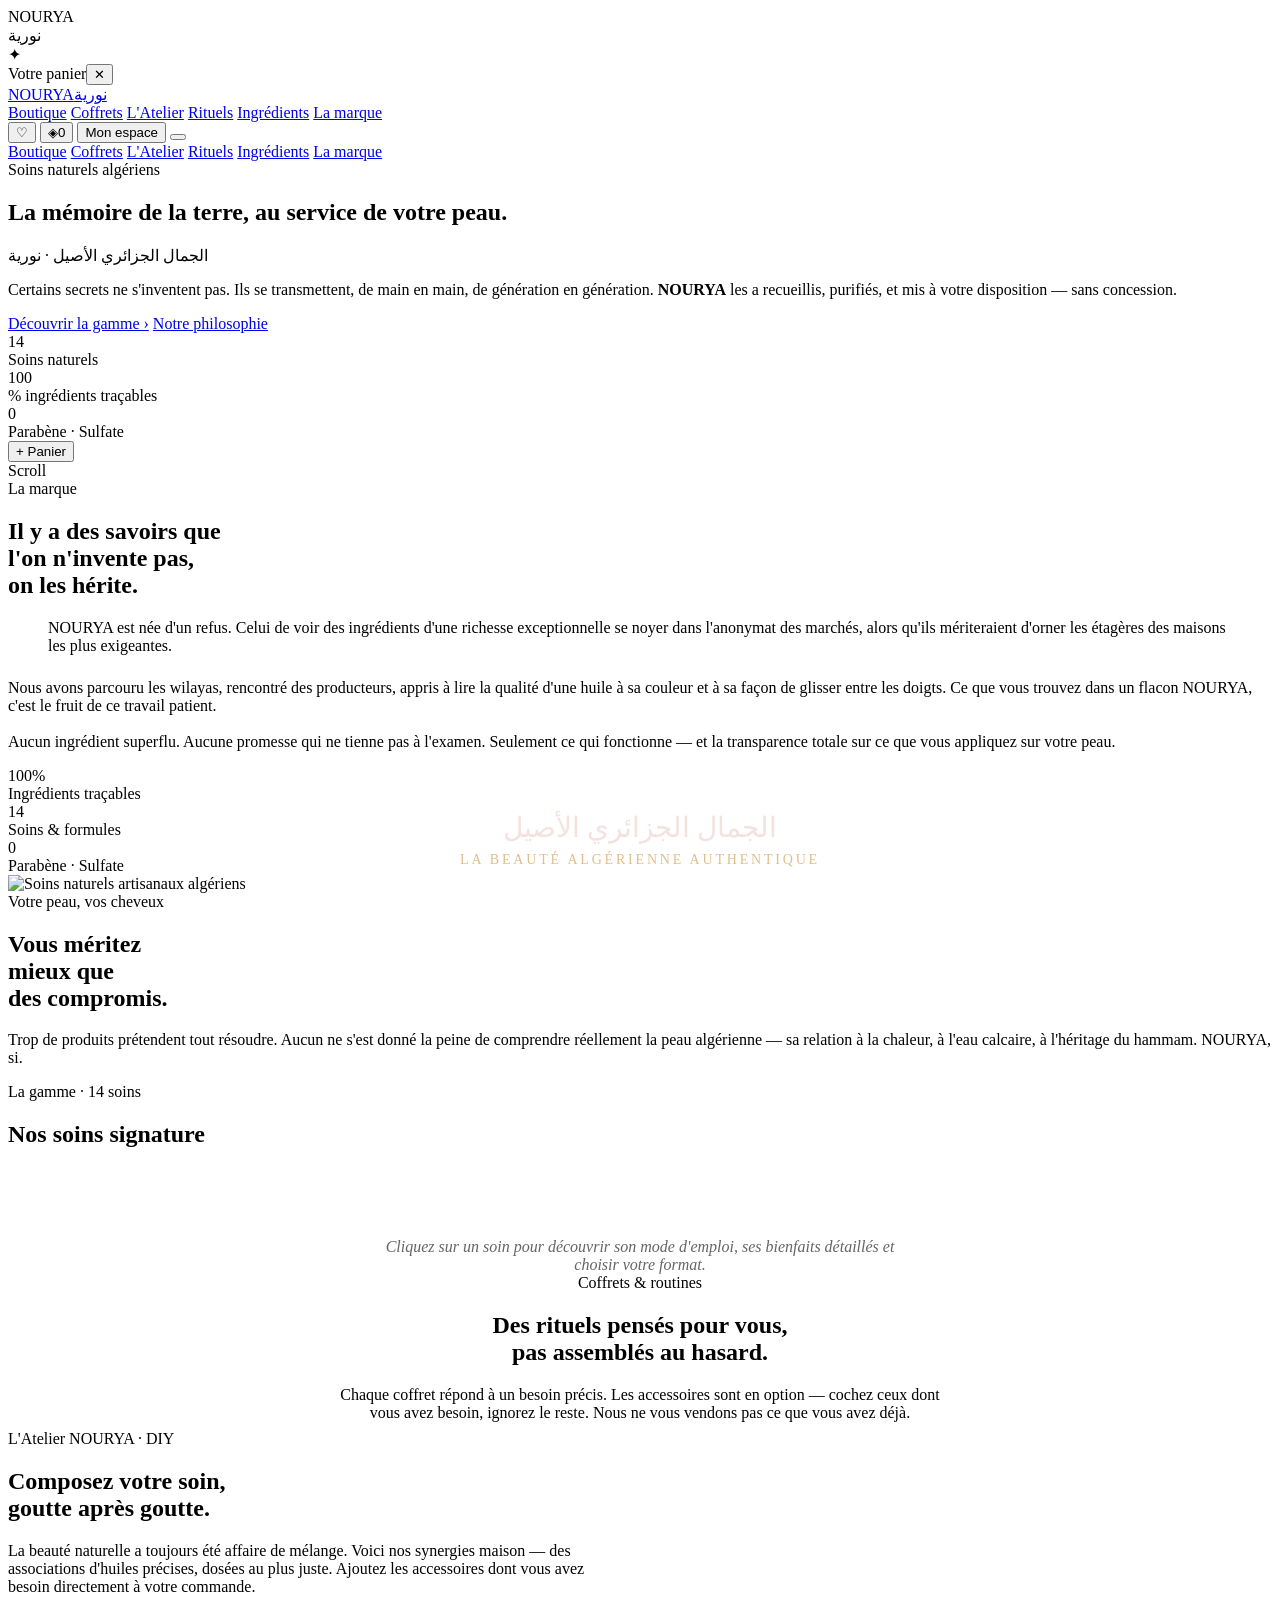
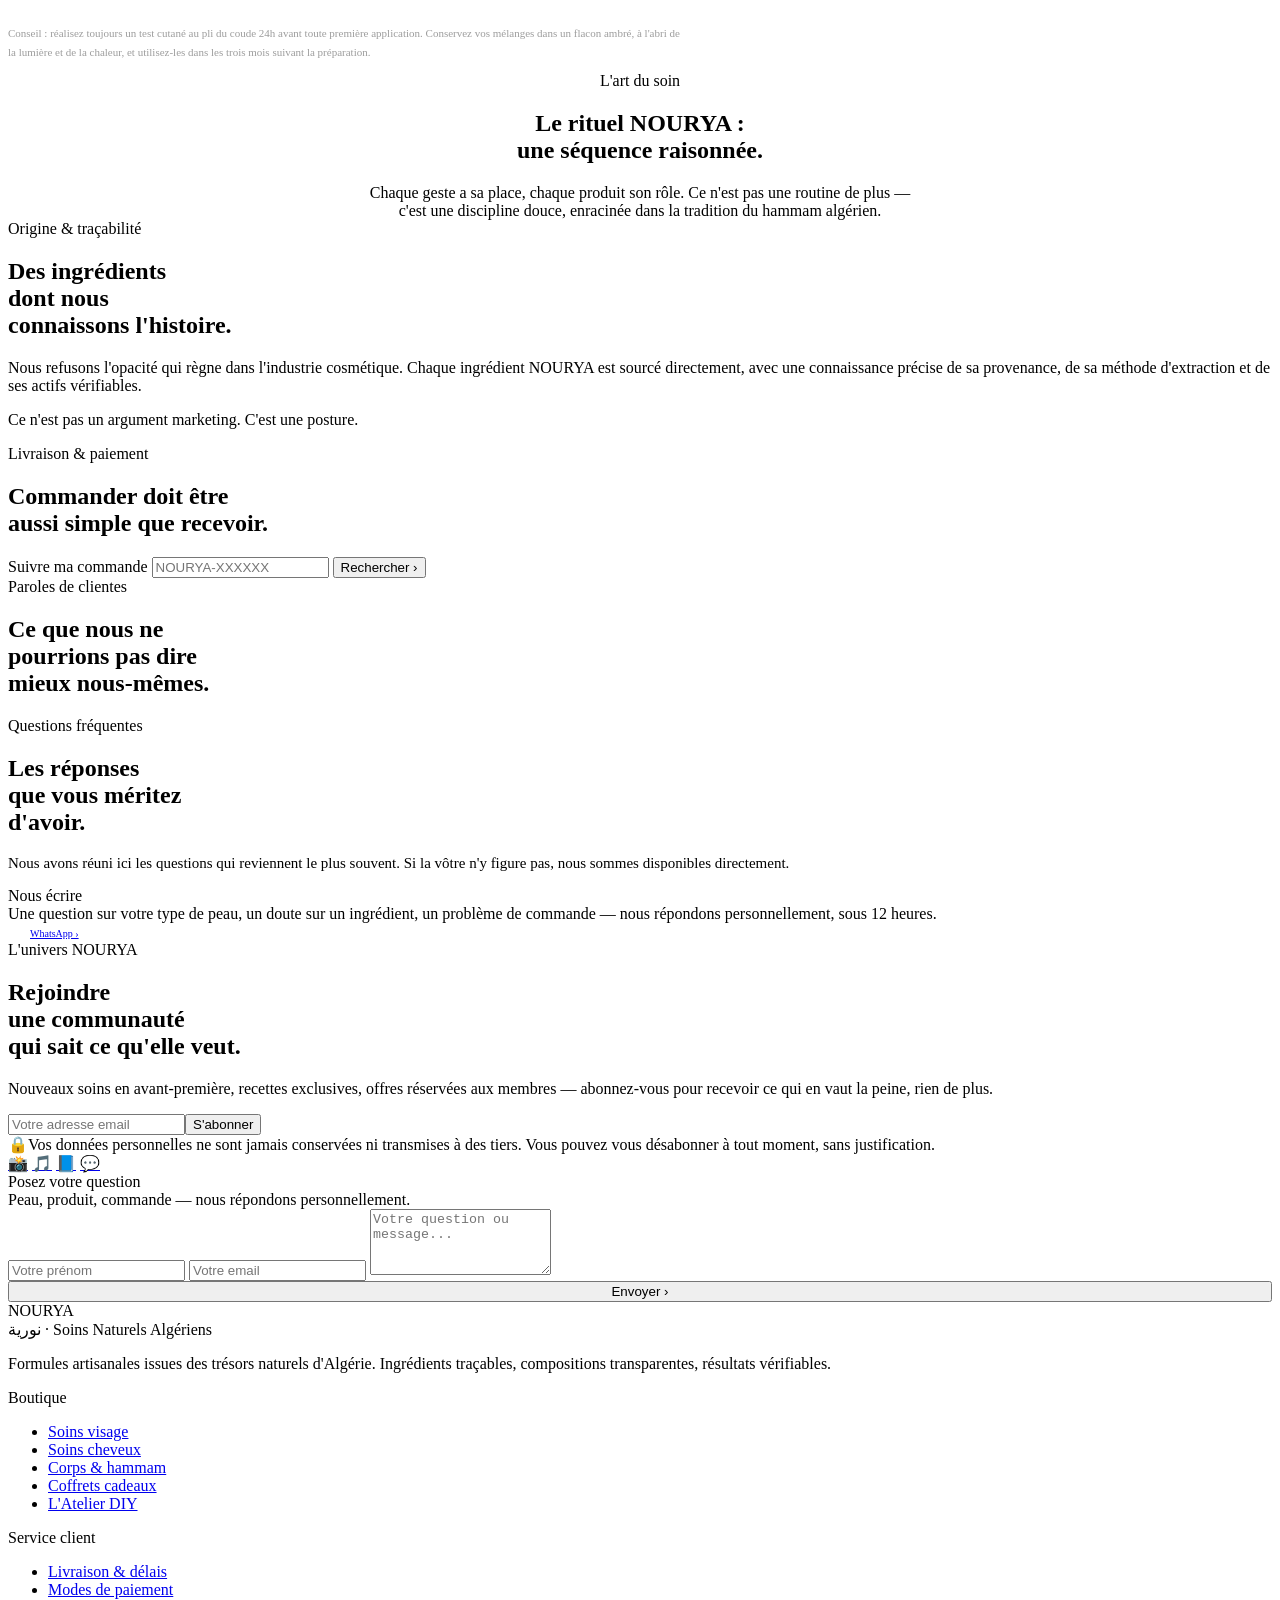
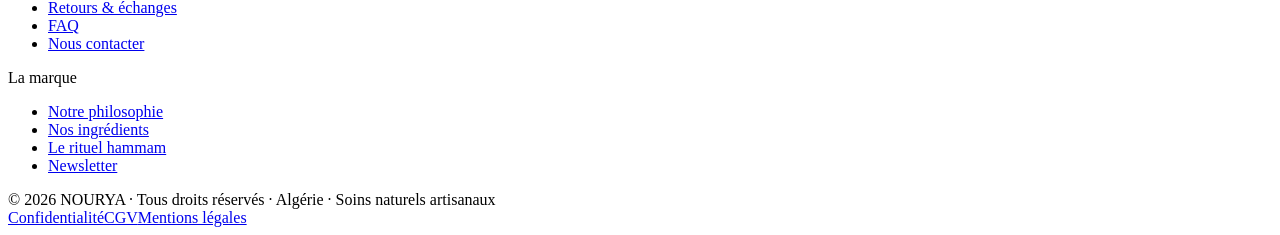
==== index.html @ f05c2a11 "Add files via upload" ====
<!DOCTYPE html>
<html lang="fr">
<head>
<meta charset="UTF-8"/>
<meta name="viewport" content="width=device-width, initial-scale=1.0"/>
<title>NOURYA — نورية · Soins Naturels Algériens</title>

<!-- SEO -->
<meta name="description" content="NOURYA — Soins naturels artisanaux algériens. Huiles précieuses, masques et rituels hammam à base d'ingrédients traçables du Maghreb. Livraison dans les 58 wilayas d'Algérie."/>
<meta name="keywords" content="soins naturels algérie, huile figue de barbarie, ghassoul, habba sawda, hammam, cosmétiques naturels algérie, nourya"/>
<meta name="robots" content="index, follow"/>
<meta name="author" content="NOURYA"/>
<link rel="canonical" href="https://nourya.dz/"/>

<!-- Open Graph (réseaux sociaux) -->
<meta property="og:type" content="website"/>
<meta property="og:url" content="https://nourya.dz/"/>
<meta property="og:title" content="NOURYA — Soins Naturels Algériens"/>
<meta property="og:description" content="Huiles précieuses, masques et rituels hammam artisanaux. Ingrédients traçables du Maghreb. Livraison dans les 58 wilayas."/>
<meta property="og:image" content="https://images.unsplash.com/photo-1556228578-8c89e6adf883?w=1200&q=80"/>
<meta property="og:locale" content="fr_DZ"/>
<meta property="og:site_name" content="NOURYA"/>

<!-- Twitter Card -->
<meta name="twitter:card" content="summary_large_image"/>
<meta name="twitter:title" content="NOURYA — Soins Naturels Algériens"/>
<meta name="twitter:description" content="Huiles précieuses, masques et rituels hammam artisanaux. Ingrédients traçables du Maghreb."/>
<meta name="twitter:image" content="https://images.unsplash.com/photo-1556228578-8c89e6adf883?w=1200&q=80"/>

<!-- Schema.org (Google comprend vos produits) -->
<script type="application/ld+json">
{
  "@context": "https://schema.org",
  "@type": "OnlineStore",
  "name": "NOURYA",
  "alternateName": "نورية",
  "description": "Soins naturels artisanaux algériens. Huiles précieuses, masques et rituels hammam à base d'ingrédients traçables du Maghreb.",
  "url": "https://nourya.dz",
  "logo": "https://nourya.dz/assets/logo.png",
  "areaServed": "DZ",
  "availableLanguage": ["French", "Arabic"],
  "contactPoint": {
    "@type": "ContactPoint",
    "contactType": "customer service",
    "availableLanguage": ["French", "Arabic"]
  },
  "sameAs": []
}
</script>

<link rel="preconnect" href="https://fonts.googleapis.com"/>
<link rel="preconnect" href="https://fonts.gstatic.com" crossorigin/>
<link href="https://fonts.googleapis.com/css2?family=Cormorant+Garamond:ital,wght@0,300;0,400;0,500;0,600;1,300;1,400;1,500&family=Jost:wght@300;400;500;600&family=Noto+Naskh+Arabic:wght@400;500;600&display=swap" rel="stylesheet"/>
<link rel="stylesheet" href="assets/css/styles.css"/>
</head>
<body>

<!-- SCROLL PROGRESS -->
<div id="scroll-progress"></div>

<!-- LOADER -->
<div id="loader">
  <div class="loader-logo">NOURYA</div>
  <div class="loader-ar">نورية</div>
  <div class="loader-bar"><div class="loader-bar-fill"></div></div>
</div>


<!-- BUBBLES -->
<div class="bubbles" id="bubbles"></div>

<!-- PETALS -->
<div class="petal-field" id="petal-field"></div>

<!-- TOAST -->
<div class="toast" id="toast"><span class="toast-ico" id="toast-ico">✦</span><span class="toast-t" id="toast-t"></span></div>

<!-- CART DRAWER -->
<div class="overlay" id="cart-ov" onclick="if(event.target===this)toggleCart()"></div>
<div class="cart-drw" id="cart-drw">
  <div class="cart-drw-h"><span class="cart-drw-title">Votre panier</span><button class="cart-drw-close" onclick="toggleCart()">✕</button></div>
  <div class="cart-drw-body" id="cart-body"></div>
  <div class="cart-drw-foot" id="cart-foot"></div>
</div>

<!-- MODALS -->
<div class="overlay" id="checkout-ov"><div class="modal" id="checkout-modal" style="max-width:580px"></div></div>
<div class="overlay" id="detail-ov" onclick="if(event.target===this)closeDetail()"><div class="modal" id="detail-modal" style="max-width:680px"></div></div>

<!-- NAV -->
<nav id="nav">
  <a class="nlogo" href="#accueil"><span class="nlogo-w">NOURYA</span><span class="nlogo-a">نورية</span></a>
  <div class="nlinks">
    <a href="#boutique">Boutique</a>
    <a href="#coffrets">Coffrets</a>
    <a href="#diy">L'Atelier</a>
    <a href="#rituels">Rituels</a>
    <a href="#ingredients">Ingrédients</a>
    <a href="#histoire">La marque</a>
  </div>
  <div class="nact">
    <button class="nico" onclick="showFav()" title="Favoris">♡<span class="nbadge" id="fav-badge" style="display:none">0</span></button>
    <button class="nico" onclick="toggleCart()" title="Panier">◈<span class="nbadge" id="cart-badge">0</span></button>
    <button class="nbtn" onclick="showAccount()">Mon espace</button>
    <button class="hamburger" onclick="mobileMenu()"><span></span><span></span><span></span></button>
  </div>
</nav>

<!-- MOBILE NAV -->
<div class="mobile-nav" id="mobile-nav" role="dialog" aria-label="Menu principal">
  <a href="#boutique" onclick="closeMobileMenu()">Boutique</a>
  <a href="#coffrets" onclick="closeMobileMenu()">Coffrets</a>
  <a href="#diy" onclick="closeMobileMenu()">L'Atelier</a>
  <a href="#rituels" onclick="closeMobileMenu()">Rituels</a>
  <a href="#ingredients" onclick="closeMobileMenu()">Ingrédients</a>
  <a href="#histoire" onclick="closeMobileMenu()">La marque</a>
</div>

<!-- HERO -->
<section class="hero" id="accueil">
  <div class="hero-grain"></div><div class="hero-glow"></div><div class="hero-glow-rose"></div>
  <div class="geo-l" style="width:1px;height:100%;left:33%;top:0;position:absolute;z-index:2"></div>
  <div class="hero-inner">
    <div class="hero-left">
      <div class="htag"><div class="htag-line"></div><span class="htag-t">Soins naturels algériens</span></div>
      <h1 class="hero-h1">
        <span>La mémoire</span>
        <span>de la terre,</span>
        <span>au service <span class="rosee">de votre peau.</span></span>
      </h1>
      <div class="hero-ar">الجمال الجزائري الأصيل · نورية</div>
      <p class="hero-p">Certains secrets ne s'inventent pas. Ils se transmettent, de main en main, de génération en génération. <strong>NOURYA</strong> les a recueillis, purifiés, et mis à votre disposition — sans concession.</p>
      <div class="hero-ctas">
        <a href="#boutique" class="btn-g">Découvrir la gamme &rsaquo;</a>
        <a href="#histoire" class="btn-o">Notre philosophie</a>
      </div>
      <div class="hero-stats">
        <div><div class="hstat-n" data-count="14">14</div><div class="hstat-l">Soins naturels</div></div>
        <div><div class="hstat-n" data-count="100">100</div><div class="hstat-l">% ingrédients traçables</div></div>
        <div><div class="hstat-n" data-count="0">0</div><div class="hstat-l">Parabène · Sulfate</div></div>
      </div>
    </div>
    <div class="hero-right">
      <div class="hero-showcase" id="heroShowcase">
        <div class="hs-slides" id="hsSlides"></div>
        <div class="hs-overlay"></div>
        <div class="hs-content" id="hsContent">
          <div class="hs-badge" id="hsBadge"></div>
          <div class="hs-name" id="hsName"></div>
          <div class="hs-desc" id="hsDesc"></div>
          <div class="hs-row">
            <div class="hs-price" id="hsPrice"></div>
            <button class="hs-add" id="hsAdd">+ Panier</button>
          </div>
        </div>
        <div class="hs-dots" id="hsDots"></div>
        <div class="hs-timer"><div class="hs-timer-fill" id="hsTimer"></div></div>
      </div>
    </div>
  </div>
  <div class="hero-scroll" style="z-index:4"><div class="hero-scroll-bar"></div><span class="hero-scroll-lbl">Scroll</span></div>
</section>

<div class="band"><div class="band-track" id="band"></div></div>

<!-- STORY -->
<section class="story-sec" id="histoire">
  <div class="story-left">
    <div class="sec-tag fu"><div class="sec-tag-l"></div><span class="sec-tag-t">La marque</span></div>
    <h2 class="sec-h fu d1">Il y a des savoirs que<br/>l'on n'invente pas,<br/><span class="rosee">on les hérite.</span></h2>
    <blockquote class="story-quote fu d2">NOURYA est née d'un refus. Celui de voir des ingrédients d'une richesse exceptionnelle se noyer dans l'anonymat des marchés, alors qu'ils mériteraient d'orner les étagères des maisons les plus exigeantes.</blockquote>
    <p class="sec-p fu d3" style="margin-top:24px">Nous avons parcouru les wilayas, rencontré des producteurs, appris à lire la qualité d'une huile à sa couleur et à sa façon de glisser entre les doigts. Ce que vous trouvez dans un flacon NOURYA, c'est le fruit de ce travail patient.<br/><br/>Aucun ingrédient superflu. Aucune promesse qui ne tienne pas à l'examen. Seulement ce qui fonctionne — et la transparence totale sur ce que vous appliquez sur votre peau.</p>
    <div class="story-stat-row fu d4">
      <div class="story-stat"><div class="stat-n">100%</div><div class="stat-l">Ingrédients traçables</div></div>
      <div class="story-stat"><div class="stat-n">14</div><div class="stat-l">Soins & formules</div></div>
      <div class="story-stat"><div class="stat-n">0</div><div class="stat-l">Parabène · Sulfate</div></div>
    </div>
  </div>
  <div class="story-right fi-a">
    <img class="story-img" src="https://images.unsplash.com/photo-1598440947619-2c35fc9aa908?w=800&q=75" alt="Soins naturels artisanaux algériens" loading="lazy"/>
    <div class="story-img-overlay"></div>
    <div style="position:absolute;bottom:32px;left:32px;right:32px;z-index:3;text-align:center">
      <div style="font-family:var(--fa);font-size:28px;color:rgba(233,197,192,.5);margin-bottom:8px">الجمال الجزائري الأصيل</div>
      <div style="font-family:var(--ff);font-size:14px;letter-spacing:.2em;color:rgba(201,147,58,.6);text-transform:uppercase">La beauté algérienne authentique</div>
    </div>
  </div>
</section>

<!-- PROBLEMS -->
<section class="prob-sec" id="problemes">
  <div class="prob-intro">
    <div>
      <div class="sec-tag fu"><div class="sec-tag-l"></div><span class="sec-tag-t">Votre peau, vos cheveux</span></div>
      <h2 class="sec-h light fu d1">Vous méritez<br/>mieux que<br/><span class="rosee">des compromis.</span></h2>
    </div>
    <p class="sec-p light fu d2">Trop de produits prétendent tout résoudre. Aucun ne s'est donné la peine de comprendre réellement la peau algérienne — sa relation à la chaleur, à l'eau calcaire, à l'héritage du hammam. NOURYA, si.</p>
  </div>
  <div class="prob-grid" id="prob-grid"></div>
</section>

<!-- BOUTIQUE -->
<section class="prod-sec sec" id="boutique">
  <div class="prod-head">
    <div>
      <div class="sec-tag"><div class="sec-tag-l"></div><span class="sec-tag-t">La gamme · 14 soins</span></div>
      <h2 class="sec-h">Nos soins <span class="rosee">signature</span></h2>
    </div>
    <div class="filters" id="filters"></div>
  </div>
  <div class="pgrid" id="pgrid"></div>
  <div class="flower-div" style="margin-top:52px">
    <div class="fdl"></div>
    <svg width="26" height="26" viewBox="0 0 26 26" fill="none"><circle cx="13" cy="13" r="3.5" fill="var(--g)" opacity=".5"/><ellipse cx="13" cy="6" rx="3" ry="5" fill="var(--rosed)" opacity=".5"/><ellipse cx="20" cy="13" rx="5" ry="3" fill="var(--rosed)" opacity=".5"/><ellipse cx="13" cy="20" rx="3" ry="5" fill="var(--rosed)" opacity=".5"/><ellipse cx="6" cy="13" rx="5" ry="3" fill="var(--rosed)" opacity=".5"/></svg>
    <div class="fdl r"></div>
  </div>
  <p style="text-align:center;font-family:var(--ff);font-style:italic;font-size:16px;color:var(--txt);opacity:.6;max-width:520px;margin:8px auto 0">Cliquez sur un soin pour découvrir son mode d'emploi, ses bienfaits détaillés et choisir votre format.</p>
</section>

<!-- COFFRETS -->
<section class="cof-sec sec" id="coffrets">
  <div style="text-align:center;max-width:620px;margin:0 auto 8px">
    <div class="sec-tag fu" style="justify-content:center"><div class="sec-tag-l"></div><span class="sec-tag-t">Coffrets & routines</span></div>
    <h2 class="sec-h fu d1">Des rituels <span class="rosee">pensés pour vous,</span><br/>pas assemblés au hasard.</h2>
    <p class="sec-p fu d2" style="margin:16px auto 0">Chaque coffret répond à un besoin précis. Les accessoires sont en option — cochez ceux dont vous avez besoin, ignorez le reste. Nous ne vous vendons pas ce que vous avez déjà.</p>
  </div>
  <div class="cof-grid" id="cof-grid"></div>
</section>

<!-- DIY -->
<section class="diy-sec" id="diy">
  <div style="max-width:620px;margin-bottom:0">
    <div class="sec-tag fu"><div class="sec-tag-l"></div><span class="sec-tag-t">L'Atelier NOURYA · DIY</span></div>
    <h2 class="sec-h light fu d1">Composez votre soin,<br/><span class="rosee">goutte après goutte.</span></h2>
    <p class="sec-p light fu d2" style="margin-top:16px">La beauté naturelle a toujours été affaire de mélange. Voici nos synergies maison — des associations d'huiles précises, dosées au plus juste. Ajoutez les accessoires dont vous avez besoin directement à votre commande.</p>
  </div>
  <div class="diy-grid" id="diy-grid"></div>
  <p style="font-family:var(--fb);font-size:11px;font-weight:300;color:var(--c);opacity:.38;margin-top:28px;max-width:680px;line-height:1.7">Conseil : réalisez toujours un test cutané au pli du coude 24h avant toute première application. Conservez vos mélanges dans un flacon ambré, à l'abri de la lumière et de la chaleur, et utilisez-les dans les trois mois suivant la préparation.</p>
</section>

<!-- RITUAL -->
<section class="ritual-sec" id="rituels">
  <div style="text-align:center;max-width:560px;margin:0 auto">
    <div class="sec-tag fu" style="justify-content:center"><div class="sec-tag-l"></div><span class="sec-tag-t">L'art du soin</span></div>
    <h2 class="sec-h fu d1">Le rituel NOURYA :<br/>une <span class="rosee">séquence raisonnée.</span></h2>
    <p class="sec-p fu d2" style="margin:16px auto 0">Chaque geste a sa place, chaque produit son rôle. Ce n'est pas une routine de plus — c'est une discipline douce, enracinée dans la tradition du hammam algérien.</p>
  </div>
  <div class="rsteps" id="rsteps"></div>
</section>

<!-- INGRÉDIENTS -->
<section class="ingr-sec" id="ingredients">
  <div class="ingr-layout">
    <div class="ingr-sticky">
      <div class="sec-tag fu"><div class="sec-tag-l"></div><span class="sec-tag-t">Origine & traçabilité</span></div>
      <h2 class="sec-h fu d1">Des ingrédients<br/>dont nous<br/><span class="rosee">connaissons l'histoire.</span></h2>
      <p class="sec-p fu d2">Nous refusons l'opacité qui règne dans l'industrie cosmétique. Chaque ingrédient NOURYA est sourcé directement, avec une connaissance précise de sa provenance, de sa méthode d'extraction et de ses actifs vérifiables.</p>
      <p class="sec-p fu d3" style="margin-top:12px">Ce n'est pas un argument marketing. C'est une posture.</p>
    </div>
    <div class="ingr-grid" id="ingr-grid"></div>
  </div>
</section>

<!-- LIVRAISON -->
<section class="del-sec" id="livraison">
  <div class="sec-tag fu"><div class="sec-tag-l"></div><span class="sec-tag-t">Livraison & paiement</span></div>
  <h2 class="sec-h light fu d1">Commander doit être<br/><span class="rosee">aussi simple</span> que recevoir.</h2>
  <div class="del-grid" id="del-grid"></div>
  <div class="pay-row" id="pay-row"></div>
  <div class="track-box">
    <span class="track-label">Suivre ma commande</span>
    <input class="track-in" placeholder="NOURYA-XXXXXX" id="track-in"/>
    <button class="track-btn" onclick="trackOrder()">Rechercher &rsaquo;</button>
  </div>
</section>

<!-- TÉMOIGNAGES -->
<section class="test-sec" id="avis">
  <div class="sec-tag fu"><div class="sec-tag-l"></div><span class="sec-tag-t">Paroles de clientes</span></div>
  <h2 class="sec-h fu d1">Ce que nous ne<br/>pourrions pas dire<br/><span class="rosee">mieux nous-mêmes.</span></h2>
  <div class="tgrid" id="tgrid"></div>
</section>

<!-- FAQ -->
<section class="faq-sec" id="faq">
  <div class="sec-tag fu"><div class="sec-tag-l"></div><span class="sec-tag-t">Questions fréquentes</span></div>
  <h2 class="sec-h fu d1">Les réponses<br/>que vous méritez<br/><span class="rosee">d'avoir.</span></h2>
  <div class="faq-wrap">
    <div class="faq-side fu">
      <p class="sec-p" style="font-size:15px">Nous avons réuni ici les questions qui reviennent le plus souvent. Si la vôtre n'y figure pas, nous sommes disponibles directement.</p>
      <div class="faq-contact-box">
        <div class="faq-contact-lbl">Nous écrire</div>
        <div class="faq-contact-txt">Une question sur votre type de peau, un doute sur un ingrédient, un problème de commande — nous répondons personnellement, sous 12 heures.</div>
        <a href="https://wa.me/213XXXXXXXXX" target="_blank" class="btn-g" style="font-size:10px;padding:11px 22px">WhatsApp &rsaquo;</a>
      </div>
    </div>
    <div class="faq-list" id="faq-list"></div>
  </div>
</section>

<!-- CONTACT -->
<section class="contact-sec" id="contact">
  <div class="contact-grid">
    <div class="fu">
      <div class="sec-tag"><div class="sec-tag-l"></div><span class="sec-tag-t">L'univers NOURYA</span></div>
      <h2 class="sec-h light">Rejoindre<br/>une communauté<br/><span class="rosee">qui sait ce qu'elle veut.</span></h2>
      <p class="sec-p light" style="margin-top:18px">Nouveaux soins en avant-première, recettes exclusives, offres réservées aux membres — abonnez-vous pour recevoir ce qui en vaut la peine, rien de plus.</p>
      <form class="nl-form" onsubmit="subscribe(event)"><input class="nl-in" type="email" placeholder="Votre adresse email" required/><button class="nl-btn" type="submit">S'abonner</button></form>
      <div class="privacy-box"><span class="priv-ico">🔒</span><span class="priv-txt">Vos données personnelles ne sont jamais conservées ni transmises à des tiers. Vous pouvez vous désabonner à tout moment, sans justification.</span></div>
      <div class="socials">
        <a href="#" class="soc" title="Instagram">📸</a>
        <a href="#" class="soc" title="TikTok">🎵</a>
        <a href="#" class="soc" title="Facebook">📘</a>
        <a href="https://wa.me/213XXXXXXXXX" class="soc" title="WhatsApp">💬</a>
      </div>
    </div>
    <div class="fu d2">
      <div class="qbox">
        <div class="qbox-h">Posez votre question</div>
        <div class="qbox-sub">Peau, produit, commande — nous répondons personnellement.</div>
        <form onsubmit="sendQ(event)">
          <input class="fi" type="text" placeholder="Votre prénom" required/>
          <input class="fi" type="email" placeholder="Votre email" required/>
          <textarea class="fi" rows="4" placeholder="Votre question ou message..." required></textarea>
          <button type="submit" class="btn-g" style="width:100%;justify-content:center">Envoyer &rsaquo;</button>
        </form>
      </div>
    </div>
  </div>
</section>

<!-- FOOTER -->
<footer>
  <div class="footer-top">
    <div>
      <div class="fb-name">NOURYA</div>
      <div class="fb-ar">نورية · Soins Naturels Algériens</div>
      <p class="fb-desc">Formules artisanales issues des trésors naturels d'Algérie. Ingrédients traçables, compositions transparentes, résultats vérifiables.</p>
    </div>
    <div>
      <div class="fc-t">Boutique</div>
      <ul class="flinks">
        <li><a href="#boutique">Soins visage</a></li>
        <li><a href="#boutique">Soins cheveux</a></li>
        <li><a href="#boutique">Corps & hammam</a></li>
        <li><a href="#coffrets">Coffrets cadeaux</a></li>
        <li><a href="#diy">L'Atelier DIY</a></li>
      </ul>
    </div>
    <div>
      <div class="fc-t">Service client</div>
      <ul class="flinks">
        <li><a href="#livraison">Livraison & délais</a></li>
        <li><a href="#livraison">Modes de paiement</a></li>
        <li><a href="#livraison">Retours & échanges</a></li>
        <li><a href="#faq">FAQ</a></li>
        <li><a href="#contact">Nous contacter</a></li>
      </ul>
    </div>
    <div>
      <div class="fc-t">La marque</div>
      <ul class="flinks">
        <li><a href="#histoire">Notre philosophie</a></li>
        <li><a href="#ingredients">Nos ingrédients</a></li>
        <li><a href="#rituels">Le rituel hammam</a></li>
        <li><a href="#contact">Newsletter</a></li>
      </ul>
    </div>
  </div>
  <div class="footer-bottom">
    <div class="fcopy">© 2026 NOURYA · Tous droits réservés · Algérie · Soins naturels artisanaux</div>
    <div class="flegal"><a href="#">Confidentialité</a><a href="#">CGV</a><a href="#">Mentions légales</a></div>
  </div>
</footer>
<script src="assets/js/main.js" defer></script>
</body>
</html>
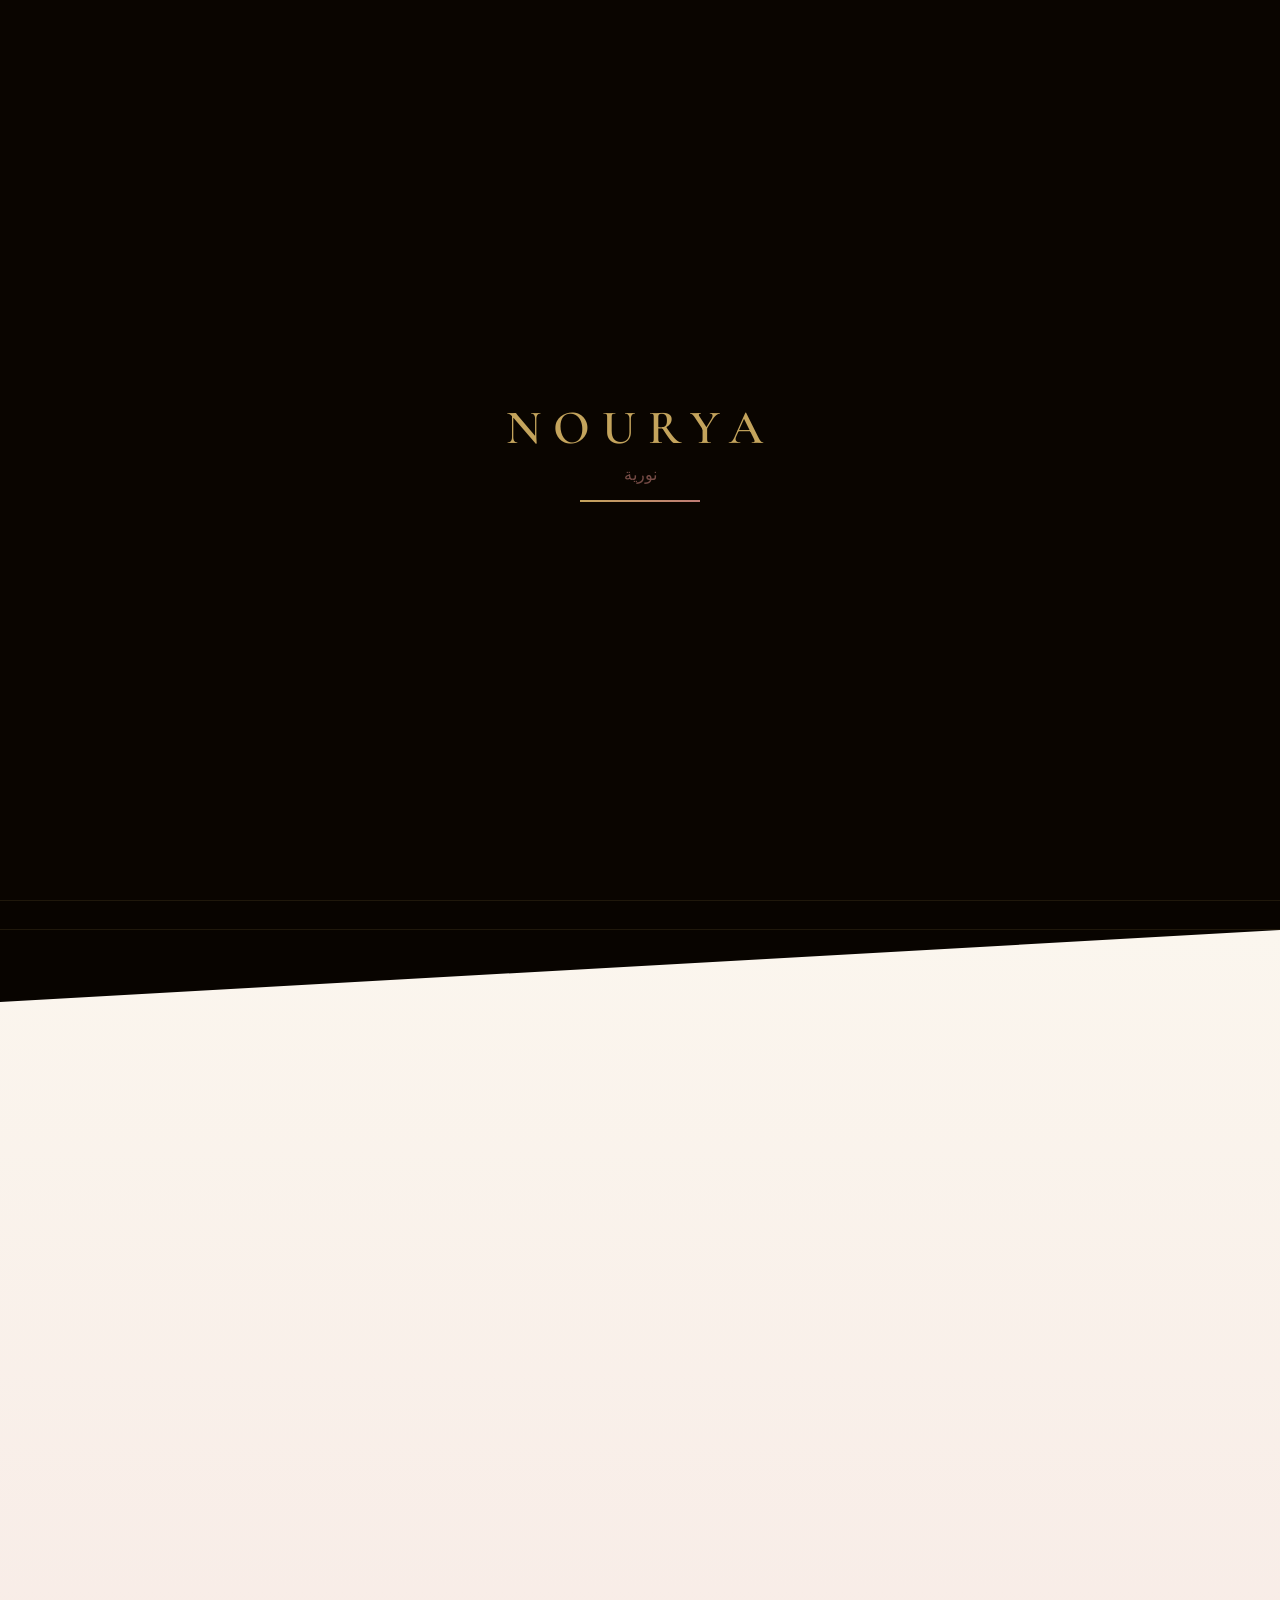
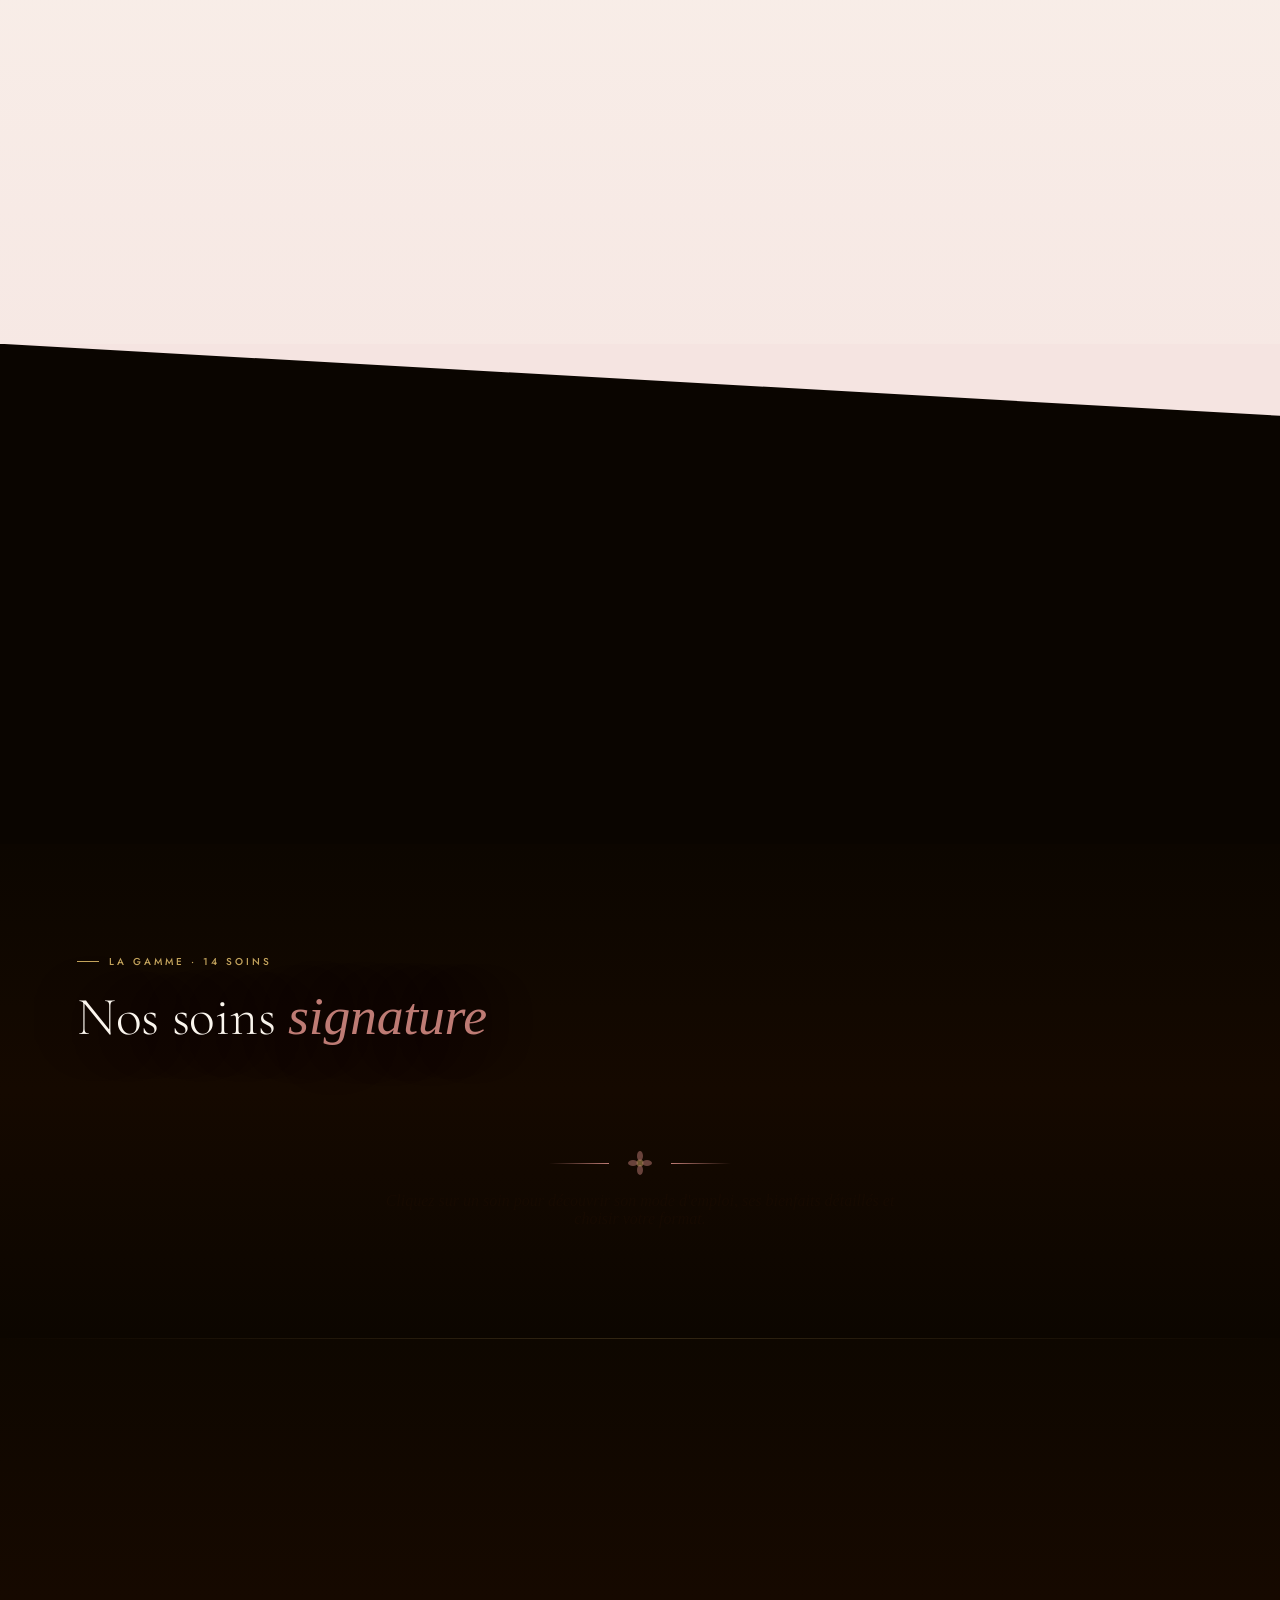
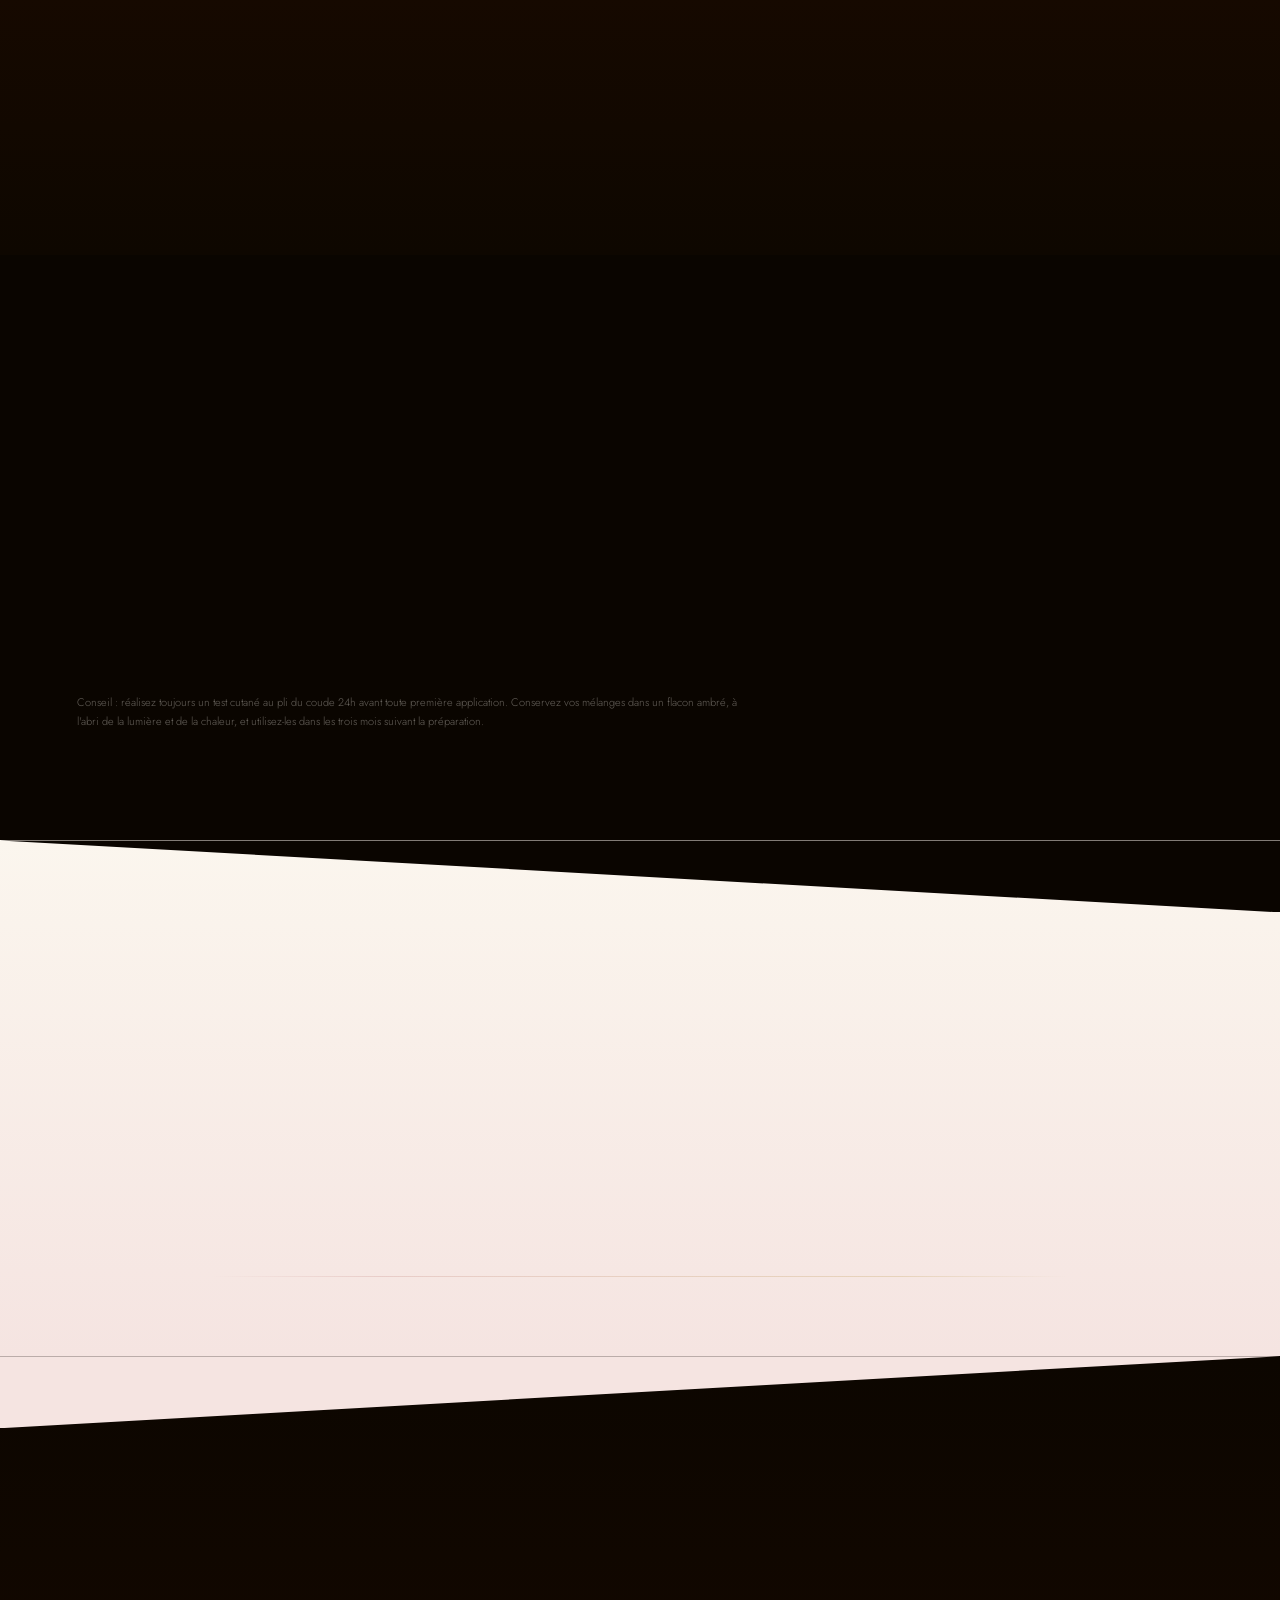
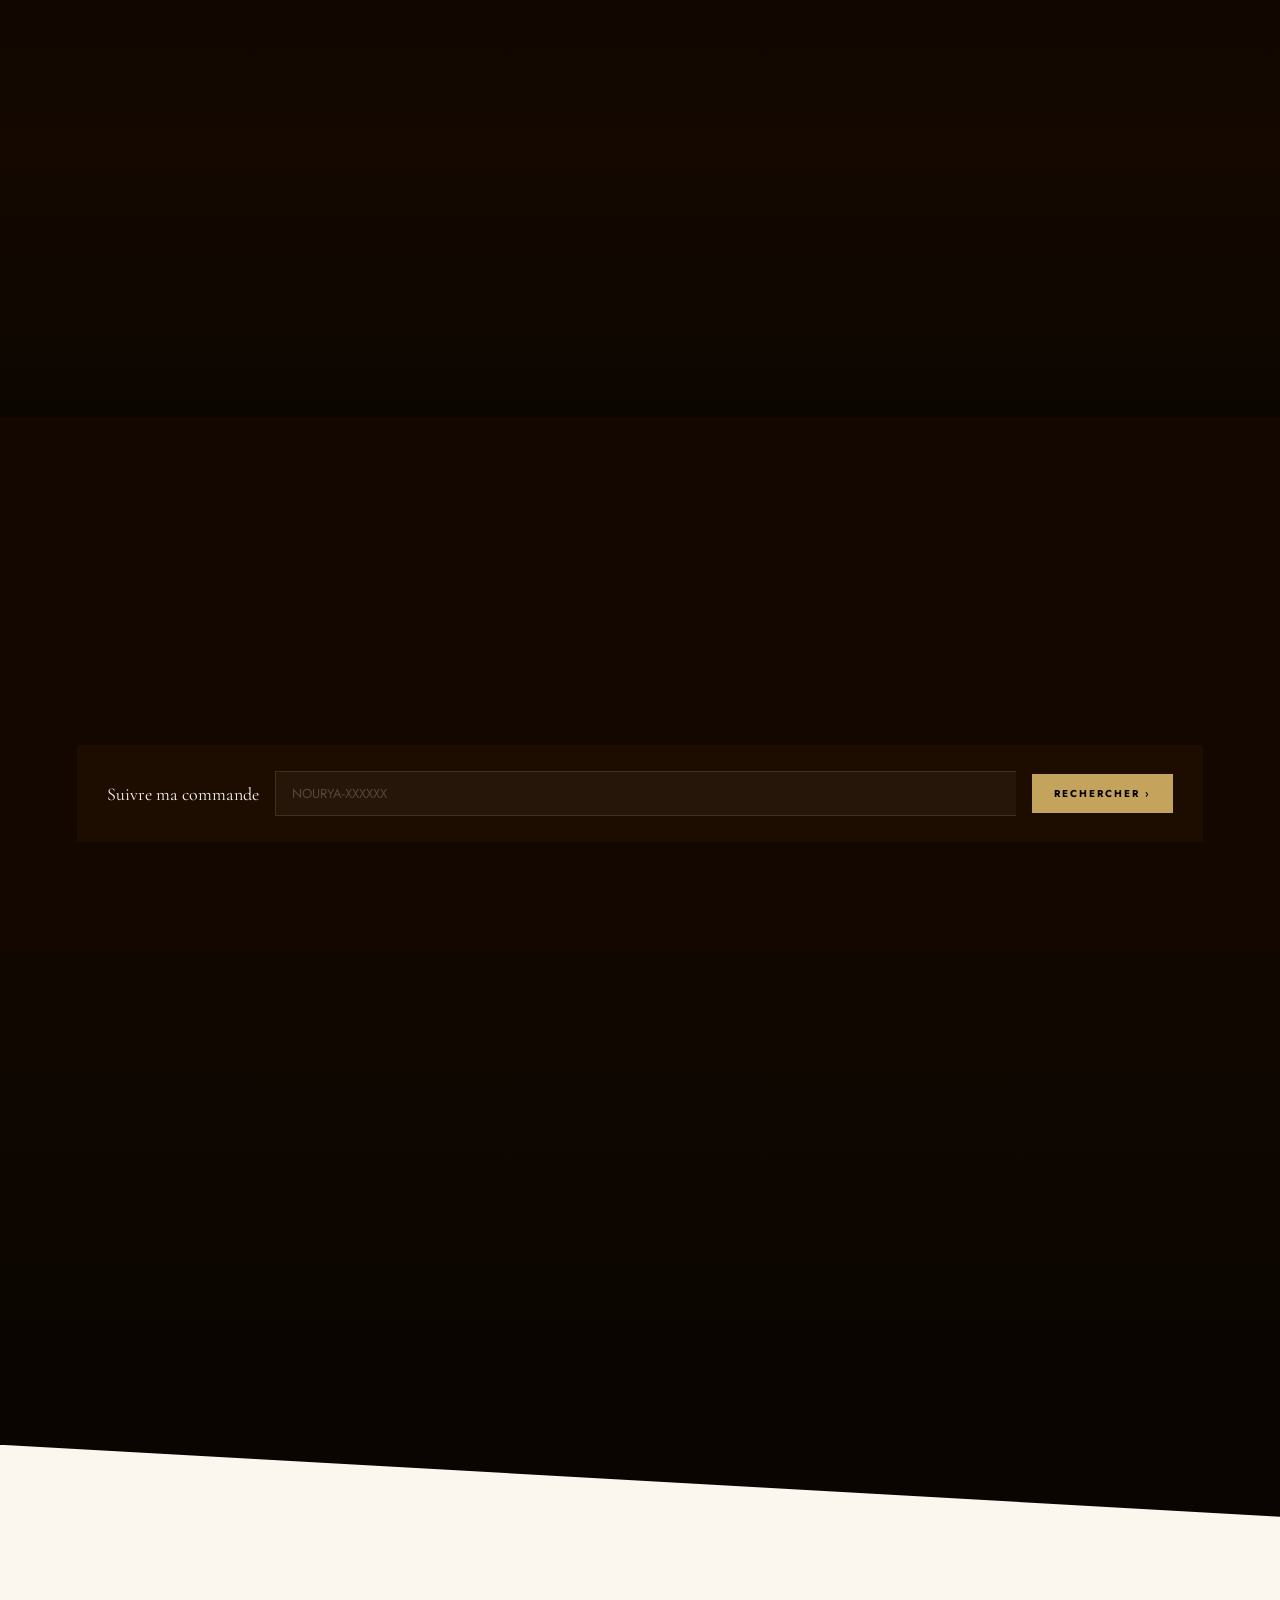
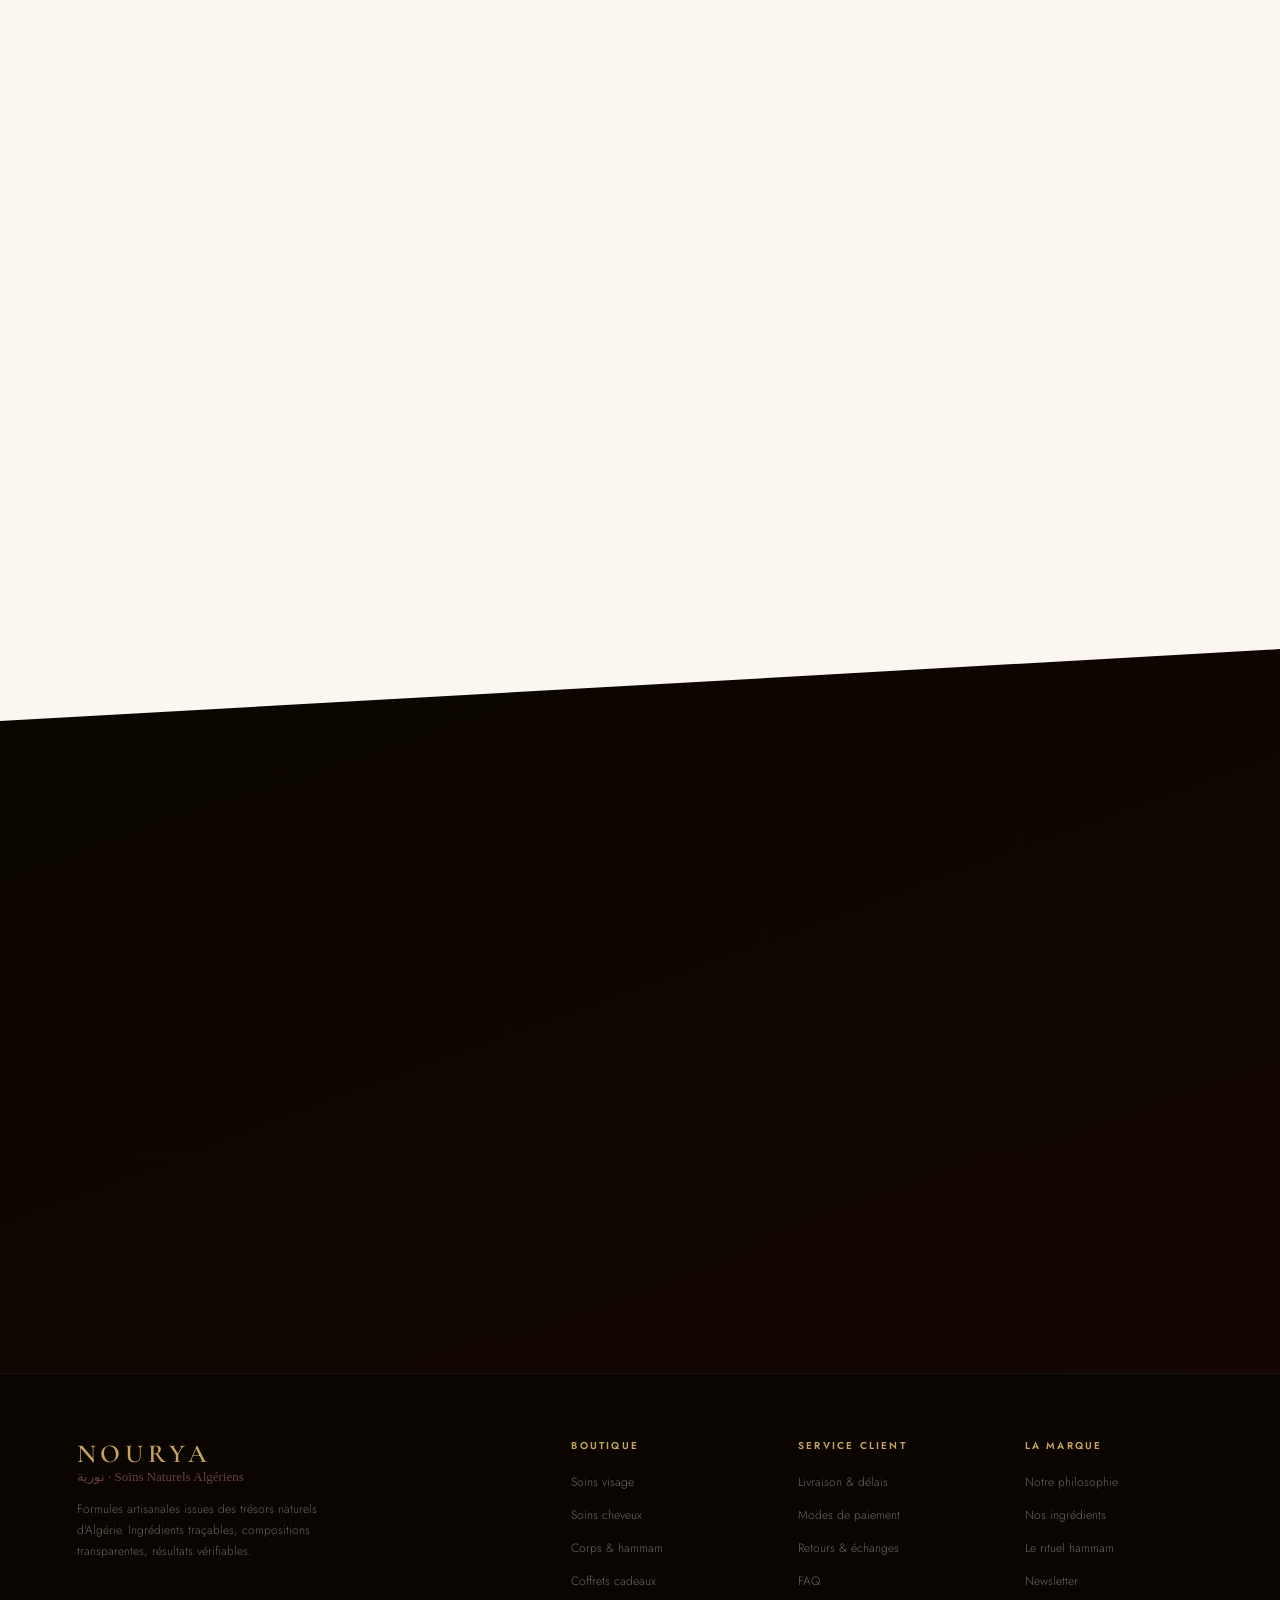
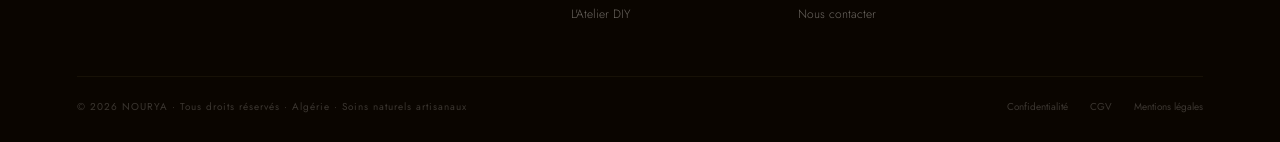
==== commit 62335fae: "Major overhaul: auth, account space, admin panel, new checkout, search Frontend (index.html + main.j" ====
--- a/index.html
+++ b/index.html
@@ -65,6 +65,7 @@
   <div class="loader-bar"><div class="loader-bar-fill"></div></div>
 </div>
 
+<div id="announcement-bar" style="display:none"></div>
 
 <!-- BUBBLES -->
 <div class="bubbles" id="bubbles"></div>
@@ -86,6 +87,16 @@
 <!-- MODALS -->
 <div class="overlay" id="checkout-ov"><div class="modal" id="checkout-modal" style="max-width:580px"></div></div>
 <div class="overlay" id="detail-ov" onclick="if(event.target===this)closeDetail()"><div class="modal" id="detail-modal" style="max-width:680px"></div></div>
+
+<!-- AUTH MODAL -->
+<div class="overlay" id="auth-ov">
+  <div class="modal" id="auth-modal" style="max-width:440px"></div>
+</div>
+
+<!-- ACCOUNT MODAL -->
+<div class="overlay" id="account-ov">
+  <div class="modal" id="account-modal" style="max-width:700px;max-height:90vh;overflow-y:auto"></div>
+</div>
 
 <!-- NAV -->
 <nav id="nav">
@@ -98,6 +109,11 @@
     <a href="#ingredients">Ingrédients</a>
     <a href="#histoire">La marque</a>
   </div>
+  <div class="nsearch" id="nsearch">
+    <input class="nsearch-in" id="search-input" type="text" placeholder="Rechercher un soin..." autocomplete="off" oninput="handleSearch(this.value)"/>
+    <button class="nsearch-close" onclick="clearSearch()" style="display:none" id="search-close">✕</button>
+  </div>
+  <button class="nico nsearch-toggle" onclick="toggleSearch()" title="Rechercher" aria-label="Rechercher">🔍</button>
   <div class="nact">
     <button class="nico" onclick="showFav()" title="Favoris">♡<span class="nbadge" id="fav-badge" style="display:none">0</span></button>
     <button class="nico" onclick="toggleCart()" title="Panier">◈<span class="nbadge" id="cart-badge">0</span></button>
@@ -290,7 +306,7 @@
       <div class="faq-contact-box">
         <div class="faq-contact-lbl">Nous écrire</div>
         <div class="faq-contact-txt">Une question sur votre type de peau, un doute sur un ingrédient, un problème de commande — nous répondons personnellement, sous 12 heures.</div>
-        <a href="https://wa.me/213XXXXXXXXX" target="_blank" class="btn-g" style="font-size:10px;padding:11px 22px">WhatsApp &rsaquo;</a>
+        <a href="https://wa.me/213XXXXXXXXX" target="_blank" id="faq-whatsapp-btn" class="btn-g" style="font-size:10px;padding:11px 22px">WhatsApp &rsaquo;</a>
       </div>
     </div>
     <div class="faq-list" id="faq-list"></div>
@@ -371,6 +387,7 @@
     <div class="flegal"><a href="#">Confidentialité</a><a href="#">CGV</a><a href="#">Mentions légales</a></div>
   </div>
 </footer>
+<script src="https://cdn.jsdelivr.net/npm/@supabase/supabase-js@2/dist/umd/supabase.js"></script>
 <script src="assets/js/main.js" defer></script>
 </body>
 </html>
--- a/assets/css/styles.css
+++ b/assets/css/styles.css
@@ -0,0 +1,1327 @@
+/* ═══════════════════════════════════════════════════════
+   NOURYA — Styles principaux
+   ═══════════════════════════════════════════════════════ */
+
+:root{
+  --g:#C4A45C;--gl:#D6BC78;--gp:#EBD9A2;
+  --n1:#0A0500;--n2:#130700;--n3:#1D0C00;--n4:#261100;
+  --c:#FBF6EE;--c2:#F2E8D8;--c3:#E4D0B8;
+  --rose:#DEB8B3;--rose2:#EAC9C4;--rose3:#F5E4E1;--rosed:#BE7B74;
+  --sage:#8A9B7E;--terra:#B26A45;--txt:#1A0C00;
+  --ff:'Cormorant Garamond',Georgia,serif;
+  --fb:'Jost',sans-serif;
+  --fa:'Noto Naskh Arabic',serif;
+  --ease:cubic-bezier(.25,.46,.45,.94);
+  --ease2:cubic-bezier(.34,1.56,.64,1);
+  --ease-spring:cubic-bezier(.18,1.25,.4,1.1);
+
+  /* Z-index scale centralisé */
+  --z-bg:0;--z-petals:1;--z-sections:2;--z-nav:900;
+  --z-cart:2000;--z-overlay:3000;--z-toast:8000;
+  --z-cursor-ring:9998;--z-cursor:9999;--z-loader:99999;
+}
+
+*{margin:0;padding:0;box-sizing:border-box;}
+html{scroll-behavior:smooth;}
+body{background:var(--c);color:var(--txt);font-family:var(--fb);overflow-x:hidden;}
+.hero-h1,.sec-h,.pc-name,.pc-price,.hs-name,.stat-n,.hstat-n{
+  font-feature-settings:"kern" 1,"liga" 1,"calt" 1,"dlig" 1;
+  text-rendering:optimizeLegibility;
+}
+::-webkit-scrollbar{width:3px;}
+::-webkit-scrollbar-track{background:var(--n2);}
+::-webkit-scrollbar-thumb{background:linear-gradient(var(--g),var(--rosed));}
+
+/* ─── CURSEUR SYSTÈME (flèche native) ─── */
+*,*::before,*::after{cursor:default!important;}
+a,button,
+[role="button"],[onclick],
+.fbtn,.btn-g,.btn-o,
+.pc-add,.pc-fav,.pc-detail-link,
+.cof-btn,.diy-btn,
+.qbtn,.ci-del,
+.nico,.nbtn,
+.hamburger,
+.mcls,.mcls *,
+.faq-q,
+.fmt-btn,.pd-fmt-btn,
+.track-btn,.nl-btn,
+.submit-btn,
+.cart-drw-close,
+.soc{cursor:pointer!important;}
+
+/* ─── SCROLL PROGRESS ─── */
+#scroll-progress{
+  position:fixed;top:0;left:0;height:2px;width:0%;
+  background:linear-gradient(90deg,var(--g),var(--rosed),var(--g));
+  z-index:var(--z-loader);pointer-events:none;
+  transition:width .08s linear;
+  will-change:width;
+}
+
+/* ─── CURSOR (éléments cachés) ─── */
+#cur,#cur-r{display:none;}
+
+/* ─── BUBBLES BG ─── */
+.bubbles{position:fixed;inset:0;pointer-events:none;z-index:var(--z-bg);overflow:hidden;}
+.bubble{position:absolute;border-radius:50%;animation:riseUp linear infinite;will-change:transform,opacity;}
+@keyframes riseUp{
+  0%{transform:translateY(100vh) scale(0);opacity:0;}
+  10%{opacity:.7;}
+  90%{opacity:.3;}
+  100%{transform:translateY(-20vh) scale(1);opacity:0;}
+}
+
+/* ─── LOADER ─── */
+#loader{
+  position:fixed;inset:0;background:var(--n1);z-index:var(--z-loader);
+  display:flex;align-items:center;justify-content:center;
+  flex-direction:column;gap:16px;transition:opacity .8s,visibility .8s;
+}
+#loader.gone{opacity:0;visibility:hidden;}
+.loader-logo{
+  font-family:var(--ff);font-size:48px;font-weight:600;
+  letter-spacing:.25em;color:var(--g);text-transform:uppercase;
+  animation:pulse3 1.4s ease-in-out infinite;
+}
+.loader-ar{font-family:var(--fa);font-size:16px;color:var(--rosed);opacity:.6;margin-top:-8px;}
+.loader-bar{width:120px;height:2px;background:rgba(196,164,92,.15);position:relative;overflow:hidden;}
+.loader-bar-fill{height:100%;background:linear-gradient(90deg,var(--g),var(--rosed));animation:loadBar 1.8s var(--ease) forwards;}
+@keyframes pulse3{0%,100%{opacity:.6;}50%{opacity:1;}}
+@keyframes loadBar{from{width:0;}to{width:100%;}}
+
+/* ─── PETAL FIELD ─── */
+.petal-field{position:fixed;inset:0;pointer-events:none;z-index:var(--z-petals);overflow:hidden;}
+.petal{position:absolute;opacity:0;animation:petalFall linear infinite;will-change:transform,opacity;}
+@keyframes petalFall{
+  0%{opacity:0;transform:translateY(-10vh) rotate(0deg) translateX(0) scale(.8);}
+  8%{opacity:.65;}
+  40%{transform:translateY(40vh) rotate(140deg) translateX(28px) scale(1);}
+  80%{opacity:.3;transform:translateY(80vh) rotate(300deg) translateX(-22px) scale(.9);}
+  100%{opacity:0;transform:translateY(112vh) rotate(400deg) translateX(10px) scale(.7);}
+}
+
+/* ─── NAV ─── */
+nav{
+  position:fixed;inset:0 0 auto;z-index:var(--z-nav);height:70px;
+  display:flex;align-items:center;padding:0 6vw;
+  justify-content:space-between;
+  transition:background .5s,border-color .5s,box-shadow .5s;
+  border-bottom:1px solid transparent;
+}
+nav.solid{
+  background:rgba(251,246,238,.94);backdrop-filter:blur(24px) saturate(1.3);
+  border-color:rgba(196,164,92,.14);box-shadow:0 4px 32px rgba(26,12,0,.05);
+}
+nav.solid .nlinks a{color:var(--txt);}
+nav.solid .nico{color:var(--txt);}
+nav.solid .nbtn{border-color:rgba(196,164,92,.5);color:var(--txt);}
+nav.solid .hamburger span{background:var(--txt);}
+.nlogo{display:flex;align-items:baseline;gap:10px;text-decoration:none;}
+.nlogo-w{
+  font-family:var(--ff);font-size:22px;font-weight:600;
+  letter-spacing:.28em;color:var(--g);text-transform:uppercase;
+  transition:letter-spacing .3s;
+}
+.nlogo:hover .nlogo-w{letter-spacing:.35em;}
+.nlogo-a{font-family:var(--fa);font-size:13px;color:var(--rosed);opacity:.8;}
+.nlinks{display:flex;gap:24px;}
+.nlinks a{
+  font-family:var(--fb);font-size:11px;font-weight:400;
+  letter-spacing:.2em;text-transform:uppercase;color:var(--c);
+  opacity:.75;text-decoration:none;
+  transition:opacity .25s,color .25s;
+  position:relative;
+}
+.nlinks a::after{
+  content:'';position:absolute;bottom:-4px;left:0;
+  width:0;height:1px;background:var(--g);transition:width .3s;
+}
+.nlinks a:hover,.nlinks a.active{opacity:1;color:var(--g);}
+.nlinks a:hover::after,.nlinks a.active::after{width:100%;}
+.nact{display:flex;gap:14px;align-items:center;}
+.nico{
+  position:relative;background:none;border:none;color:var(--c);
+  font-size:17px;opacity:.75;
+  transition:opacity .2s,color .2s,transform .2s;padding:4px;
+}
+.nico:hover{opacity:1;color:var(--g);transform:scale(1.15);}
+.nbadge{
+  position:absolute;top:-5px;right:-5px;width:16px;height:16px;
+  background:var(--g);border-radius:50%;font-size:8px;font-weight:700;
+  display:flex;align-items:center;justify-content:center;
+  color:var(--n1);font-family:var(--fb);
+  animation:badgePop .3s var(--ease2);
+}
+@keyframes badgePop{from{transform:scale(0);}to{transform:scale(1);}}
+.nbtn{
+  background:transparent;border:1px solid rgba(196,164,92,.4);
+  color:var(--c);padding:8px 20px;font-family:var(--fb);
+  font-size:10px;font-weight:500;letter-spacing:.2em;
+  text-transform:uppercase;transition:all .25s;
+}
+.nbtn:hover{background:var(--g);border-color:var(--g);color:var(--n1);}
+.hamburger{display:none;flex-direction:column;gap:4px;background:none;border:none;padding:4px;}
+.hamburger span{
+  width:20px;height:1px;background:var(--c);display:block;
+  transition:transform .35s var(--ease),opacity .25s;
+}
+.hamburger.open span:nth-child(1){transform:translateY(5px) rotate(45deg);}
+.hamburger.open span:nth-child(2){opacity:0;transform:scaleX(0);}
+.hamburger.open span:nth-child(3){transform:translateY(-5px) rotate(-45deg);}
+
+/* ─── MOBILE NAV OVERLAY ─── */
+.mobile-nav{
+  position:fixed;inset:70px 0 0;background:rgba(10,5,0,.97);
+  z-index:850;backdrop-filter:blur(24px);
+  display:flex;flex-direction:column;align-items:center;justify-content:center;
+  gap:36px;
+  transform:translateY(-100%);
+  transition:transform .45s var(--ease);
+  pointer-events:none;
+}
+.mobile-nav.open{transform:translateY(0);pointer-events:all;}
+.mobile-nav a{
+  font-family:var(--ff);font-size:clamp(22px,5vw,32px);font-weight:300;
+  color:var(--c);text-decoration:none;letter-spacing:.08em;
+  opacity:0;transform:translateY(16px);
+  transition:opacity .4s var(--ease),transform .4s var(--ease),color .2s;
+}
+.mobile-nav.open a{opacity:.85;transform:translateY(0);}
+.mobile-nav a:hover{color:var(--g);opacity:1;}
+/* stagger mobile links */
+.mobile-nav a:nth-child(1){transition-delay:.05s;}
+.mobile-nav a:nth-child(2){transition-delay:.1s;}
+.mobile-nav a:nth-child(3){transition-delay:.15s;}
+.mobile-nav a:nth-child(4){transition-delay:.2s;}
+.mobile-nav a:nth-child(5){transition-delay:.25s;}
+.mobile-nav a:nth-child(6){transition-delay:.3s;}
+
+/* ─── BUTTONS ─── */
+.btn-g{
+  display:inline-flex;align-items:center;gap:10px;
+  background:var(--g);color:var(--n1);
+  padding:13px 30px;font-family:var(--fb);font-size:10px;font-weight:600;
+  letter-spacing:.22em;text-transform:uppercase;text-decoration:none;
+  transition:background .3s,transform .3s var(--ease),box-shadow .3s;
+  position:relative;overflow:hidden;border:none;
+}
+.btn-g::before{
+  content:'';position:absolute;top:50%;left:50%;
+  width:0;height:0;background:rgba(255,255,255,.2);border-radius:50%;
+  transform:translate(-50%,-50%);transition:width .5s,height .5s;
+}
+.btn-g:hover::before{width:300px;height:300px;}
+.btn-g:hover{background:var(--gl);transform:translateY(-2px);box-shadow:0 8px 24px rgba(196,164,92,.3);}
+.btn-o{
+  display:inline-flex;align-items:center;gap:10px;
+  background:transparent;color:var(--c);
+  padding:12px 28px;font-family:var(--fb);font-size:10px;font-weight:400;
+  letter-spacing:.22em;text-transform:uppercase;text-decoration:none;
+  border:1px solid rgba(251,246,238,.22);transition:all .3s;
+}
+.btn-o:hover{border-color:var(--rose);color:var(--rose);}
+
+/* ─── HERO ─── */
+.hero{
+  min-height:100vh;
+  background:linear-gradient(160deg,#0A0500 0%,#160A02 55%,#0A0500 100%);
+  display:flex;align-items:center;position:relative;
+  overflow:hidden;padding-top:70px;
+}
+.hero-grain{
+  position:absolute;inset:0;opacity:.05;
+  background-image:url("data:image/svg+xml,%3Csvg xmlns='http://www.w3.org/2000/svg' width='300' height='300'%3E%3Cfilter id='f'%3E%3CfeTurbulence type='fractalNoise' baseFrequency='0.75' numOctaves='4' stitchTiles='stitch'/%3E%3C/filter%3E%3Crect width='300' height='300' filter='url(%23f)'/%3E%3C/svg%3E");
+  background-size:200px;
+}
+.hero-glow{
+  position:absolute;width:700px;height:700px;border-radius:50%;
+  background:radial-gradient(circle,rgba(196,164,92,.12) 0%,transparent 70%);
+  top:44%;left:55%;transform:translate(-50%,-50%);
+  pointer-events:none;animation:glowPulse 6s ease-in-out infinite;
+  will-change:transform,opacity;
+}
+.hero-glow-rose{
+  position:absolute;width:450px;height:450px;border-radius:50%;
+  background:radial-gradient(circle,rgba(222,184,179,.1) 0%,transparent 70%);
+  bottom:4%;left:4%;pointer-events:none;
+  animation:glowPulse 8s ease-in-out 2s infinite;
+  will-change:transform,opacity;
+}
+@keyframes glowPulse{
+  0%,100%{opacity:.7;transform:translate(-50%,-50%) scale(1);}
+  50%{opacity:1;transform:translate(-50%,-50%) scale(1.1);}
+}
+.geo-l{position:absolute;background:rgba(196,164,92,.05);}
+.hero-inner{
+  position:relative;z-index:3;display:grid;
+  grid-template-columns:1fr 1fr;width:100%;
+  min-height:calc(100vh - 70px);
+}
+.hero-left{
+  display:flex;flex-direction:column;justify-content:center;
+  padding:80px 5vw 80px 6vw;
+}
+.hero-right{position:relative;overflow:hidden;}
+.htag{
+  display:flex;align-items:center;gap:10px;margin-bottom:28px;
+  opacity:0;animation:fadeUp .9s var(--ease) .3s forwards;
+}
+.htag-line{width:28px;height:1px;background:linear-gradient(90deg,var(--g),var(--rosed));}
+.htag-t{font-family:var(--fb);font-size:10px;font-weight:500;letter-spacing:.34em;text-transform:uppercase;color:var(--g);}
+.hero-h1{
+  font-family:var(--ff);font-size:clamp(44px,5vw,76px);font-weight:300;
+  line-height:1;color:var(--c);letter-spacing:-.01em;margin-bottom:8px;
+  opacity:0;animation:fadeUp .9s var(--ease) .45s forwards;
+  text-shadow:0 2px 40px rgba(10,5,0,.6);
+}
+.hero-h1 span{display:block;}
+.rosee{font-style:italic;color:var(--rosed);}
+.golds{font-style:italic;color:var(--g);}
+.hero-ar{
+  font-family:var(--fa);font-size:clamp(15px,1.8vw,20px);
+  color:var(--rosed);opacity:0;margin-bottom:28px;
+  direction:rtl;text-align:left;
+  animation:fadeUp .9s var(--ease) .6s forwards;
+}
+.hero-p{
+  font-family:var(--ff);font-size:clamp(16px,1.3vw,19px);font-weight:300;
+  font-style:italic;line-height:1.75;color:var(--c);
+  opacity:0;animation:fadeUp .9s var(--ease) .75s forwards;
+  max-width:450px;margin-bottom:38px;
+}
+.hero-p strong{font-style:normal;font-weight:500;color:var(--g);}
+.hero-ctas{display:flex;gap:14px;flex-wrap:wrap;opacity:0;animation:fadeUp .9s var(--ease) .9s forwards;}
+.hero-stats{display:flex;gap:28px;margin-top:36px;opacity:0;animation:fadeUp .9s var(--ease) 1.05s forwards;}
+.hstat-n{
+  font-family:var(--ff);font-size:28px;font-weight:300;color:var(--g);line-height:1;
+  text-shadow:0 0 28px rgba(196,164,92,.4),0 0 60px rgba(196,164,92,.15);
+}
+.hstat-l{font-family:var(--fb);font-size:9px;font-weight:500;letter-spacing:.16em;text-transform:uppercase;color:var(--c);opacity:.45;margin-top:3px;}
+
+.hero-visual{position:absolute;inset:0;}
+.hero-bg-panel{position:absolute;inset:0;background:linear-gradient(145deg,#150900,#1f0d02 55%,#0a0500);}
+.hero-big-n{
+  position:absolute;top:50%;left:50%;
+  transform:translate(-50%,-50%);
+  font-family:var(--ff);font-size:clamp(200px,22vw,320px);
+  font-weight:600;color:rgba(196,164,92,.04);
+  line-height:1;pointer-events:none;user-select:none;
+  will-change:transform;
+}
+.hlm{
+  position:absolute;top:50%;left:50%;
+  transform:translate(-50%,-50%);
+  text-align:center;z-index:2;pointer-events:none;
+  animation:logoSpin 20s linear infinite;
+  will-change:transform;
+}
+@keyframes logoSpin{
+  from{transform:translate(-50%,-50%) rotate(0deg);}
+  to{transform:translate(-50%,-50%) rotate(360deg);}
+}
+.hlm-inner{animation:logoSpin 20s linear infinite reverse;}
+.hlm-lbl{
+  font-family:var(--ff);font-size:15px;font-weight:600;
+  letter-spacing:.3em;color:rgba(196,164,92,.6);text-transform:uppercase;
+  margin-top:10px;animation:logoSpin 20s linear infinite;
+}
+.hlm-ar{
+  font-family:var(--fa);font-size:12px;color:rgba(222,184,179,.5);
+  margin-top:3px;animation:logoSpin 20s linear infinite;
+}
+
+/* ─── FLOATING CARDS ─── */
+.fcard{
+  position:absolute;
+  background:rgba(18,7,0,.86);border:1px solid rgba(196,164,92,.22);
+  backdrop-filter:blur(12px);padding:14px 18px;width:174px;
+  opacity:0;
+  transition:box-shadow .35s var(--ease);
+  will-change:transform,opacity;
+}
+.fcard:hover{box-shadow:0 16px 42px rgba(0,0,0,.35)!important;}
+.fcard.f1{top:13%;left:5%;animation:floatIn .8s var(--ease) 1.2s forwards,bob 5s ease-in-out 2s infinite;}
+.fcard.f2{top:17%;right:4%;animation:floatIn .8s var(--ease) 1.4s forwards,bob2 6.5s ease-in-out 2.4s infinite;}
+.fcard.f3{bottom:20%;left:7%;animation:floatIn .8s var(--ease) 1.6s forwards,bob3 7.2s ease-in-out 2.8s infinite;}
+.fcard.f4{bottom:24%;right:5%;animation:floatIn .8s var(--ease) 1.8s forwards,bob 5.8s ease-in-out 3.2s infinite;}
+@keyframes floatIn{to{opacity:1;}}
+@keyframes bob{
+  0%,100%{transform:translateY(0) rotate(-.4deg);}
+  33%{transform:translateY(-5px) rotate(.3deg);}
+  66%{transform:translateY(-9px) rotate(-.2deg);}
+}
+@keyframes bob2{
+  0%,100%{transform:translateY(0) rotate(.4deg);}
+  40%{transform:translateY(-8px) rotate(-.4deg);}
+  70%{transform:translateY(-4px) rotate(.2deg);}
+}
+@keyframes bob3{
+  0%,100%{transform:translateY(0) rotate(-.3deg);}
+  50%{transform:translateY(-10px) rotate(.3deg);}
+}
+.fcard-top{display:flex;align-items:center;gap:10px;margin-bottom:9px;}
+.fcard-svg{width:38px;height:38px;flex-shrink:0;}
+.fcard-name{font-family:var(--ff);font-size:13px;font-weight:500;color:var(--c);line-height:1.2;}
+.fcard-sub{font-family:var(--fb);font-size:9px;font-weight:500;letter-spacing:.13em;text-transform:uppercase;color:var(--g);opacity:.7;margin-top:2px;}
+.fcard-bar{height:2px;background:rgba(196,164,92,.12);margin-bottom:6px;overflow:hidden;}
+.fcard-bar-fill{
+  height:100%;background:linear-gradient(90deg,var(--g),var(--rosed));
+  width:var(--w,70%);animation:barGrow 1.5s var(--ease) 2s both;
+}
+@keyframes barGrow{from{width:0;}to{width:var(--w,70%);}}
+.fcard-origin{font-family:var(--fb);font-size:9px;color:var(--c);opacity:.3;letter-spacing:.1em;text-transform:uppercase;}
+
+/* ─── HERO SHOWCASE ─── */
+.hero-showcase{position:relative;width:100%;height:100%;overflow:hidden;background:#080400;}
+.hs-slides{position:absolute;inset:0;}
+.hs-slide{
+  position:absolute;inset:0;opacity:0;
+  transition:opacity .9s cubic-bezier(.4,0,.2,1);
+}
+.hs-slide.hs-active{opacity:1;}
+.hs-slide img{
+  width:100%;height:100%;object-fit:cover;
+  transform:scale(1.06);
+  transition:transform 3.8s cubic-bezier(.4,0,.2,1);
+  will-change:transform;
+}
+.hs-slide.hs-active img{transform:scale(1);}
+.hs-overlay{
+  position:absolute;inset:0;z-index:1;pointer-events:none;
+  background:linear-gradient(
+    to bottom,
+    rgba(8,4,0,.05) 0%,
+    rgba(8,4,0,.15) 35%,
+    rgba(8,4,0,.82) 72%,
+    rgba(8,4,0,.97) 100%
+  );
+}
+.hs-overlay::before{
+  content:'';position:absolute;inset:0;
+  background:linear-gradient(to right,rgba(8,4,0,.65) 0%,transparent 55%);
+}
+.hs-content{
+  position:absolute;bottom:0;left:0;right:0;
+  padding:26px 30px 56px;z-index:2;
+}
+.hs-badge{
+  display:inline-block;
+  font-family:var(--fb);font-size:8.5px;font-weight:600;letter-spacing:.2em;text-transform:uppercase;
+  color:var(--g);border:1px solid rgba(196,164,92,.38);padding:3px 10px;border-radius:2px;
+  margin-bottom:11px;
+  opacity:0;transform:translateY(10px);
+  transition:opacity .45s .12s,transform .45s .12s;
+}
+.hs-name{
+  font-family:var(--ff);font-size:clamp(1.25rem,2.6vw,1.85rem);font-weight:400;
+  color:var(--c);line-height:1.2;margin-bottom:7px;
+  opacity:0;transform:translateY(13px);
+  transition:opacity .45s .2s,transform .45s .2s;
+}
+.hs-desc{
+  font-family:var(--fb);font-size:11.5px;color:rgba(245,235,218,.45);line-height:1.6;
+  display:-webkit-box;-webkit-line-clamp:2;-webkit-box-orient:vertical;overflow:hidden;
+  margin-bottom:18px;
+  opacity:0;transform:translateY(13px);
+  transition:opacity .45s .28s,transform .45s .28s;
+}
+.hs-row{
+  display:flex;align-items:center;gap:14px;
+  opacity:0;transform:translateY(13px);
+  transition:opacity .45s .36s,transform .45s .36s;
+}
+.hs-price{
+  font-family:var(--ff);font-size:1.1rem;color:var(--g);font-weight:500;letter-spacing:.02em;
+}
+.hs-add{
+  font-family:var(--fb);font-size:9.5px;font-weight:600;letter-spacing:.15em;text-transform:uppercase;
+  color:var(--c);background:rgba(196,164,92,.16);border:1px solid rgba(196,164,92,.38);
+  padding:8px 20px;border-radius:2px;
+  transition:background .25s,border-color .25s,transform .2s;
+}
+.hs-add:hover{background:rgba(196,164,92,.3);border-color:rgba(196,164,92,.65);transform:translateY(-1px);}
+.hs-content.hs-in .hs-badge,
+.hs-content.hs-in .hs-name,
+.hs-content.hs-in .hs-desc,
+.hs-content.hs-in .hs-row{opacity:1;transform:translateY(0);}
+.hs-dots{
+  position:absolute;right:22px;top:50%;transform:translateY(-50%);
+  display:flex;flex-direction:column;gap:7px;z-index:3;
+}
+.hs-dot{
+  width:4px;height:4px;border-radius:50%;
+  background:rgba(196,164,92,.28);
+  transition:background .3s,transform .3s,height .3s;
+}
+.hs-dot.hs-dot-active{
+  background:var(--g);transform:scaleY(1.0);
+  width:4px;height:20px;border-radius:2px;
+}
+.hs-timer{
+  position:absolute;bottom:0;left:0;right:0;
+  height:2px;background:rgba(196,164,92,.1);z-index:3;
+}
+.hs-timer-fill{
+  height:100%;width:0%;
+  background:linear-gradient(90deg,var(--g),var(--rosed));
+}
+.hs-timer-fill.hs-run{
+  transition:width 3s linear;width:100%;
+}
+
+.hero-scroll{
+  position:absolute;bottom:28px;left:50%;transform:translateX(-50%);
+  display:flex;flex-direction:column;align-items:center;gap:6px;
+  opacity:0;animation:fadeUp .9s var(--ease) 1.6s forwards;z-index:3;
+}
+.hero-scroll-bar{
+  width:1px;height:44px;
+  background:linear-gradient(to bottom,var(--c),transparent);
+  animation:scrollAnim 2.2s ease-in-out infinite;
+}
+@keyframes scrollAnim{
+  0%{transform:scaleY(.4);transform-origin:top;opacity:.3;}
+  50%{transform:scaleY(1);opacity:1;}
+  100%{transform:scaleY(.4);opacity:.3;}
+}
+.hero-scroll-lbl{font-family:var(--fb);font-size:9px;letter-spacing:.28em;text-transform:uppercase;color:var(--c);opacity:.35;}
+@keyframes fadeUp{from{opacity:0;transform:translateY(22px);}to{opacity:1;transform:translateY(0);}}
+
+/* ─── BAND ─── */
+.band{
+  background:#080400;
+  border-top:1px solid rgba(196,164,92,.12);
+  border-bottom:1px solid rgba(196,164,92,.12);
+  padding:14px 0;overflow:hidden;position:relative;z-index:var(--z-sections);
+}
+.band-track{
+  display:flex;animation:scroll-l 28s linear infinite;
+  white-space:nowrap;will-change:transform;
+}
+.band:hover .band-track{animation-play-state:paused;}
+.band-item{
+  display:inline-flex;align-items:center;gap:20px;padding:0 32px;
+  font-family:var(--fb);font-size:10px;font-weight:500;
+  letter-spacing:.3em;text-transform:uppercase;
+  color:var(--g);
+  opacity:.75;
+  transition:opacity .3s;
+}
+.band:hover .band-item{opacity:1;}
+.band-dot{width:3px;height:3px;border-radius:50%;background:var(--g);opacity:.35;}
+@keyframes scroll-l{from{transform:translateX(0);}to{transform:translateX(-50%);}}
+
+/* ─── SECTIONS ─── */
+.sec{padding:110px 6vw;position:relative;z-index:var(--z-sections);}
+.sec-tag{display:flex;align-items:center;gap:10px;margin-bottom:18px;}
+.sec-tag-l{width:22px;height:1px;background:var(--g);}
+.sec-tag-t{font-family:var(--fb);font-size:10px;font-weight:500;letter-spacing:.3em;text-transform:uppercase;color:var(--g);}
+.sec-h{font-family:var(--ff);font-size:clamp(34px,4.2vw,58px);font-weight:300;line-height:1.08;letter-spacing:-.005em;}
+/* glow sur les titres dans les sections sombres */
+.prod-sec .sec-h,.cof-sec .sec-h,.diy-sec .sec-h,
+.prob-sec .sec-h,.del-sec .sec-h,.contact-sec .sec-h,
+.ingr-sec .sec-h,.test-sec .sec-h,.sec-h.light{
+  text-shadow:0 2px 48px rgba(10,5,0,.55);
+}
+.sec-h.light{color:var(--c);}
+.sec-p{font-family:var(--ff);font-size:clamp(16px,1.25vw,18px);font-weight:300;font-style:italic;line-height:1.8;opacity:.72;max-width:540px;margin-top:18px;}
+.sec-p.light{color:var(--c);}
+.flower-div{display:flex;align-items:center;justify-content:center;gap:18px;padding:8px 0;}
+.fdl{height:1px;width:60px;background:linear-gradient(90deg,transparent,var(--rosed));}
+.fdl.r{background:linear-gradient(90deg,var(--rosed),transparent);}
+
+/* ─── STORY ─── */
+.story-sec{
+  background:linear-gradient(180deg,var(--c),var(--rose3) 130%);
+  display:grid;grid-template-columns:1fr 1fr;
+  position:relative;z-index:var(--z-sections);
+}
+/* diagonal top: dark band → light story */
+.story-sec::before{
+  content:'';position:absolute;top:0;left:0;right:0;
+  height:72px;background:#080400;
+  clip-path:polygon(0 0,100% 0,0 100%);
+  z-index:3;pointer-events:none;
+}
+.story-left{padding:110px 6vw;display:flex;flex-direction:column;justify-content:center;}
+.story-right{background:var(--n2);position:relative;overflow:hidden;min-height:600px;}
+.story-img{width:100%;height:100%;object-fit:cover;opacity:.65;transition:opacity .6s var(--ease);}
+.story-img:hover{opacity:.75;}
+.story-img-overlay{position:absolute;inset:0;background:linear-gradient(160deg,rgba(10,5,0,.4),rgba(10,5,0,.6));pointer-events:none;}
+.story-stat-row{display:flex;gap:0;margin-top:48px;border-top:1px solid rgba(196,164,92,.2);padding-top:36px;}
+.story-stat{flex:1;padding-right:28px;}
+.story-stat+.story-stat{padding-left:28px;border-left:1px solid rgba(196,164,92,.13);padding-right:0;}
+.stat-n{
+  font-family:var(--ff);font-size:44px;font-weight:300;color:var(--g);line-height:1;
+  text-shadow:0 0 32px rgba(196,164,92,.35),0 0 70px rgba(196,164,92,.1);
+}
+.stat-l{font-family:var(--fb);font-size:10px;font-weight:500;letter-spacing:.16em;text-transform:uppercase;color:var(--txt);opacity:.42;margin-top:5px;}
+.story-quote{
+  font-family:var(--ff);font-size:clamp(17px,1.6vw,21px);font-style:italic;
+  font-weight:300;line-height:1.65;color:var(--txt);opacity:.82;
+  border-left:2px solid var(--rosed);padding-left:20px;margin-top:32px;
+}
+
+/* ─── PROBLEMS ─── */
+.prob-sec{background:var(--n1);padding:110px 6vw;position:relative;z-index:var(--z-sections);overflow:hidden;}
+/* diagonal top: light story → dark prob */
+.prob-sec::before{
+  content:'';position:absolute;top:0;left:0;right:0;
+  height:72px;background:#F5E4E1;
+  clip-path:polygon(100% 0,100% 100%,0 0);
+  z-index:3;pointer-events:none;
+}
+.prob-intro{display:grid;grid-template-columns:1fr 1fr;gap:60px;align-items:end;margin-bottom:72px;}
+.prob-grid{display:grid;grid-template-columns:repeat(3,1fr);gap:1px;background:rgba(196,164,92,.08);}
+.pcard{
+  background:var(--n2);padding:38px 30px 32px;position:relative;overflow:hidden;
+  transition:background .3s,transform .5s var(--ease),box-shadow .5s;
+}
+.pcard::before{
+  content:'';position:absolute;bottom:0;left:0;width:100%;height:2px;
+  background:linear-gradient(90deg,var(--g),var(--rosed));
+  transform:scaleX(0);transform-origin:left;transition:transform .45s var(--ease);
+}
+.pcard:hover{background:var(--n3);transform:translateY(-4px);box-shadow:0 16px 40px rgba(0,0,0,.25);}
+.pcard:hover::before{transform:scaleX(1);}
+.pcard:hover .pcard-arrow{transform:translateX(6px);}
+.pcard-num{font-family:var(--ff);font-size:11px;letter-spacing:.2em;color:var(--g);opacity:.35;margin-bottom:20px;}
+.pcard-ico{margin-bottom:16px;}
+.pcard-h{font-family:var(--ff);font-size:20px;font-weight:500;color:var(--c);margin-bottom:10px;line-height:1.25;}
+.pcard-p{font-family:var(--fb);font-size:13px;font-weight:300;line-height:1.7;color:var(--c);opacity:.46;margin-bottom:20px;}
+.pcard-sol{font-family:var(--fb);font-size:10px;font-weight:600;letter-spacing:.15em;text-transform:uppercase;color:var(--g);display:flex;align-items:center;gap:8px;}
+.pcard-arrow{display:inline-block;transition:transform .3s var(--ease);}
+
+/* ─── PRODUCTS ─── */
+.prod-sec{
+  background:linear-gradient(180deg,#0C0600 0%,#150900 50%,#0C0600 100%);
+}
+.prod-head{display:flex;justify-content:space-between;align-items:flex-end;margin-bottom:44px;flex-wrap:wrap;gap:20px;}
+.prod-sec .sec-h{color:var(--c);}
+.prod-sec .sec-p{color:var(--c);}
+.filters{display:flex;gap:6px;flex-wrap:wrap;}
+.fbtn{
+  background:none;border:1px solid rgba(196,164,92,.2);
+  padding:7px 16px;font-family:var(--fb);font-size:10px;
+  font-weight:500;letter-spacing:.16em;text-transform:uppercase;
+  color:rgba(251,246,238,.55);transition:all .25s;position:relative;overflow:hidden;
+}
+.fbtn::before{
+  content:'';position:absolute;inset:0;background:var(--g);
+  transform:scaleX(0);transform-origin:left;transition:transform .25s;z-index:-1;
+}
+.fbtn.on,.fbtn:hover{color:var(--n1);}
+.fbtn.on::before,.fbtn:hover::before{transform:scaleX(1);}
+.fbtn.on{border-color:var(--g);}
+.fbtn:hover{border-color:var(--g);}
+.pgrid{display:grid;grid-template-columns:repeat(auto-fill,minmax(290px,1fr));gap:1px;}
+
+.pc{
+  background:#130800;position:relative;overflow:hidden;
+  display:flex;flex-direction:column;
+  border:1px solid rgba(196,164,92,.06);
+  transition:box-shadow .4s var(--ease),border-color .4s;
+  transform-style:preserve-3d;
+}
+.pc:hover{
+  border-color:rgba(196,164,92,.18);
+  box-shadow:0 24px 60px rgba(0,0,0,.5),inset 0 1px 0 rgba(196,164,92,.1);
+}
+.pc:hover .pc-img-inner{transform:scale(1.06);}
+.pc:hover .pc-img-overlay{background:linear-gradient(to top,rgba(10,5,0,.95) 0%,rgba(10,5,0,.35) 45%,rgba(196,164,92,.04) 100%);}
+.pc-img{height:340px;background:var(--n2);overflow:hidden;position:relative;}
+.pc-img-inner{
+  position:absolute;inset:0;
+  transition:transform .7s var(--ease);
+  will-change:transform;
+}
+.pc-img-inner img{width:100%;height:100%;object-fit:cover;opacity:.88;}
+.pc-img-overlay{
+  position:absolute;inset:0;
+  background:linear-gradient(to top,rgba(10,5,0,.88) 0%,rgba(10,5,0,.2) 45%,transparent 100%);
+  transition:background .6s var(--ease);
+  pointer-events:none;
+}
+.pc-rose-corner{position:absolute;top:0;right:0;width:80px;height:80px;background:radial-gradient(circle at top right,rgba(196,164,92,.12),transparent 70%);pointer-events:none;z-index:2;}
+.pc-badge{
+  position:absolute;top:14px;left:14px;background:var(--g);color:var(--n1);
+  font-family:var(--fb);font-size:8px;font-weight:700;letter-spacing:.16em;
+  text-transform:uppercase;padding:5px 11px;z-index:3;border-radius:1px;
+}
+.pc-badge.rose{background:var(--rosed);color:#fff;}
+.pc-fav{
+  position:absolute;top:14px;right:14px;
+  background:rgba(10,5,0,.6);border:1px solid rgba(196,164,92,.22);
+  color:rgba(222,184,179,.7);width:34px;height:34px;
+  display:flex;align-items:center;justify-content:center;
+  font-size:14px;z-index:3;
+  transition:all .25s var(--ease2);backdrop-filter:blur(6px);
+}
+.pc-fav:hover,.pc-fav.on{background:var(--rosed);color:#fff;border-color:var(--rosed);}
+.pc-hover{
+  position:absolute;bottom:0;left:0;right:0;
+  background:rgba(8,4,0,.92);backdrop-filter:blur(10px);
+  padding:15px;display:flex;gap:8px;
+  opacity:0;transform:translateY(100%);
+  transition:opacity .35s var(--ease),transform .35s var(--ease);
+  z-index:4;border-top:1px solid rgba(196,164,92,.14);
+}
+.pc:hover .pc-hover{opacity:1;transform:translateY(0);}
+.pc-body{padding:20px 24px 24px;flex:1;display:flex;flex-direction:column;}
+.pc-cat{font-family:var(--fb);font-size:9px;font-weight:600;letter-spacing:.24em;text-transform:uppercase;color:var(--rosed);margin-bottom:6px;}
+.pc-name{font-family:var(--ff);font-size:22px;font-weight:500;color:var(--c);line-height:1.2;margin-bottom:4px;}
+.pc-ar{font-family:var(--fa);font-size:12px;color:var(--g);opacity:.65;margin-bottom:8px;}
+.pc-formats{display:flex;gap:6px;margin-bottom:12px;flex-wrap:wrap;}
+.fmt-btn{
+  background:none;border:1px solid rgba(196,164,92,.18);
+  padding:5px 12px;font-family:var(--fb);font-size:10px;font-weight:500;
+  color:rgba(251,246,238,.55);letter-spacing:.06em;transition:all .2s;
+}
+.fmt-btn.sel{background:var(--g);border-color:var(--g);color:var(--n1);}
+.fmt-btn:hover:not(.sel){border-color:var(--g);color:var(--c);}
+.fmt-qty{font-family:var(--fb);font-size:9px;color:var(--c);opacity:.35;margin-bottom:12px;display:flex;align-items:center;gap:5px;}
+.fmt-qty-icon{font-size:11px;}
+.pc-tags{display:flex;gap:4px;flex-wrap:wrap;margin-bottom:12px;}
+.pc-tag{
+  background:rgba(190,123,116,.1);border:1px solid rgba(190,123,116,.22);
+  padding:3px 8px;font-family:var(--fb);font-size:9px;font-weight:500;
+  letter-spacing:.08em;text-transform:uppercase;color:var(--rosed);
+}
+.pc-desc{font-family:var(--ff);font-size:14px;font-weight:300;font-style:italic;line-height:1.6;color:var(--c);opacity:.42;margin-bottom:auto;padding-bottom:12px;}
+.pc-detail-link{
+  font-family:var(--fb);font-size:9px;font-weight:600;
+  letter-spacing:.16em;text-transform:uppercase;color:var(--g);
+  background:none;border:none;padding:0;margin-bottom:13px;
+  text-align:left;display:flex;align-items:center;gap:6px;
+  transition:gap .25s var(--ease);
+}
+.pc-detail-link:hover{gap:11px;}
+.pc-foot{
+  display:flex;justify-content:space-between;align-items:center;
+  padding-top:13px;border-top:1px solid rgba(196,164,92,.1);
+}
+.pc-price{font-family:var(--ff);font-size:24px;font-weight:400;color:var(--c);}
+.pc-price small{font-family:var(--fb);font-size:11px;font-weight:500;color:var(--g);margin-left:3px;}
+.pc-add{
+  background:rgba(196,164,92,.1);color:var(--g);
+  border:1px solid rgba(196,164,92,.25);
+  width:42px;height:42px;font-size:20px;
+  display:flex;align-items:center;justify-content:center;
+  transition:background .25s,border-color .25s,transform .35s var(--ease2);flex-shrink:0;
+}
+.pc-add:hover{background:var(--g);color:var(--n1);border-color:var(--g);transform:rotate(90deg);}
+
+/* ─── COFFRETS ─── */
+.cof-sec{
+  background:linear-gradient(180deg,#0E0700 0%,#160900 50%,#0E0700 100%);
+  position:relative;z-index:var(--z-sections);
+}
+.cof-sec .sec-h{color:var(--c);}
+.cof-sec .sec-p{color:var(--c);}
+/* diagonal: prod-sec(dark) → cof-sec(dark) — même ton, divider subtil */
+.cof-sec::before{
+  content:'';position:absolute;top:0;left:0;right:0;
+  height:1px;background:linear-gradient(90deg,transparent,rgba(196,164,92,.2),transparent);
+  z-index:3;pointer-events:none;
+}
+.cof-grid{display:grid;grid-template-columns:repeat(auto-fill,minmax(300px,1fr));gap:1px;margin-top:44px;}
+.cof-grid .cof-card:nth-child(1){transition-delay:.05s;}
+.cof-grid .cof-card:nth-child(2){transition-delay:.12s;}
+.cof-grid .cof-card:nth-child(3){transition-delay:.19s;}
+.cof-grid .cof-card:nth-child(4){transition-delay:.26s;}
+.cof-card{
+  background:#150900;
+  border:1px solid rgba(196,164,92,.07);
+  position:relative;overflow:hidden;
+  display:flex;flex-direction:column;
+  transition:box-shadow .4s var(--ease),border-color .4s;
+}
+.cof-card:hover{
+  border-color:rgba(196,164,92,.2);
+  box-shadow:0 24px 60px rgba(0,0,0,.5),inset 0 1px 0 rgba(196,164,92,.08);
+}
+.cof-card:hover .cof-img{transform:scale(1.06);opacity:.9;}
+.cof-visual{height:220px;background:var(--n2);position:relative;overflow:hidden;}
+.cof-img{width:100%;height:100%;object-fit:cover;opacity:.78;transition:transform .7s var(--ease),opacity .5s;will-change:transform;}
+.cof-img-ov{
+  position:absolute;inset:0;
+  background:linear-gradient(to top,rgba(10,5,0,.92) 0%,rgba(10,5,0,.25) 50%,transparent 100%);
+  pointer-events:none;
+}
+.cof-ribbon{
+  position:absolute;top:14px;left:14px;
+  background:linear-gradient(90deg,var(--rosed),var(--terra));
+  color:#fff;font-family:var(--fb);font-size:8px;font-weight:700;
+  letter-spacing:.16em;text-transform:uppercase;padding:5px 12px;z-index:2;
+}
+.cof-body{padding:24px 24px 26px;flex:1;display:flex;flex-direction:column;}
+.cof-need{font-family:var(--fb);font-size:9px;font-weight:600;letter-spacing:.22em;text-transform:uppercase;color:var(--rosed);margin-bottom:8px;}
+.cof-name{font-family:var(--ff);font-size:24px;font-weight:500;color:var(--c);line-height:1.15;margin-bottom:5px;}
+.cof-ar{font-family:var(--fa);font-size:12px;color:var(--g);opacity:.65;margin-bottom:12px;}
+.cof-desc{font-family:var(--ff);font-size:14px;font-weight:300;font-style:italic;line-height:1.65;color:var(--c);opacity:.45;margin-bottom:14px;}
+.cof-incl{list-style:none;margin-bottom:14px;}
+.cof-incl li{
+  font-family:var(--fb);font-size:12px;font-weight:300;color:var(--c);
+  opacity:.65;padding:6px 0;display:flex;align-items:flex-start;gap:8px;
+  border-bottom:1px solid rgba(196,164,92,.07);
+}
+.cof-incl li:last-child{border-bottom:none;}
+.cof-incl-ico{color:var(--g);opacity:.7;flex-shrink:0;}
+.acc-section{
+  background:rgba(196,164,92,.05);
+  border:1px solid rgba(196,164,92,.14);
+  padding:14px 16px;margin-bottom:16px;
+}
+.acc-title{
+  font-family:var(--fb);font-size:9px;font-weight:600;letter-spacing:.2em;
+  text-transform:uppercase;color:var(--g);opacity:.7;
+  margin-bottom:12px;display:flex;align-items:center;gap:7px;
+}
+.acc-title::before{content:'✦';color:var(--g);}
+.acc-opt{display:flex;align-items:center;gap:10px;padding:7px 0;border-bottom:1px solid rgba(196,164,92,.07);}
+.acc-opt:last-child{border-bottom:none;}
+.acc-opt input[type=checkbox]{accent-color:var(--g);width:14px;height:14px;flex-shrink:0;}
+.acc-opt-lbl{font-family:var(--fb);font-size:12px;font-weight:300;color:var(--c);opacity:.6;flex:1;line-height:1.3;}
+.acc-opt-price{font-family:var(--ff);font-size:14px;color:var(--g);font-weight:400;white-space:nowrap;opacity:.8;}
+.cof-foot{
+  display:flex;justify-content:space-between;align-items:flex-end;
+  padding-top:14px;border-top:1px solid rgba(196,164,92,.1);
+}
+.cof-save{font-family:var(--fb);font-size:10px;font-weight:600;letter-spacing:.06em;color:var(--g);opacity:.55;margin-bottom:2px;}
+.cof-price{font-family:var(--ff);font-size:28px;font-weight:400;color:var(--c);}
+.cof-price small{font-family:var(--fb);font-size:12px;font-weight:500;color:var(--g);}
+.cof-btn{
+  background:rgba(196,164,92,.12);color:var(--g);
+  border:1px solid rgba(196,164,92,.28);
+  padding:12px 20px;font-family:var(--fb);font-size:9px;
+  font-weight:600;letter-spacing:.18em;text-transform:uppercase;
+  transition:background .25s,border-color .25s,transform .25s var(--ease);white-space:nowrap;
+}
+.cof-btn:hover{background:var(--g);color:var(--n1);border-color:var(--g);transform:translateY(-1px);}
+/* hover coffret : révélation des inclus depuis le bas */
+.cof-hover-panel{
+  position:absolute;bottom:0;left:0;right:0;
+  background:rgba(8,4,0,.94);backdrop-filter:blur(12px);
+  border-top:1px solid rgba(196,164,92,.18);
+  padding:18px 20px;
+  opacity:0;transform:translateY(100%);
+  transition:opacity .38s var(--ease),transform .38s var(--ease);
+  z-index:5;
+}
+.cof-card:hover .cof-hover-panel{opacity:1;transform:translateY(0);}
+.cof-hover-title{
+  font-family:var(--fb);font-size:9px;font-weight:600;letter-spacing:.2em;
+  text-transform:uppercase;color:var(--g);opacity:.65;margin-bottom:10px;
+}
+.cof-hover-items{display:flex;flex-direction:column;gap:5px;}
+.cof-hover-item{
+  font-family:var(--fb);font-size:11px;color:var(--c);opacity:.6;
+  display:flex;align-items:center;gap:7px;
+}
+.cof-hover-item::before{content:'✦';color:var(--g);opacity:.5;font-size:7px;}
+
+/* ─── DIY ─── */
+.diy-sec{background:var(--n1);padding:110px 6vw;position:relative;z-index:var(--z-sections);}
+.diy-grid{display:grid;grid-template-columns:repeat(3,1fr);gap:2px;margin-top:48px;}
+.diy-card{
+  background:var(--n2);padding:34px 28px;
+  transition:background .3s,border-top-color .3s,transform .4s var(--ease);
+  border-top:2px solid transparent;position:relative;overflow:hidden;
+}
+.diy-card::after{content:'';position:absolute;inset:0;background:linear-gradient(135deg,rgba(222,184,179,.04),transparent);pointer-events:none;}
+.diy-card:hover{background:var(--n3);border-top-color:var(--rosed);transform:translateY(-3px);}
+.diy-num{font-family:var(--ff);font-size:13px;color:var(--rosed);letter-spacing:.2em;margin-bottom:16px;}
+.diy-name{font-family:var(--ff);font-size:22px;font-weight:500;color:var(--c);margin-bottom:5px;}
+.diy-goal{font-family:var(--fb);font-size:10px;font-weight:600;letter-spacing:.14em;text-transform:uppercase;color:var(--g);margin-bottom:16px;}
+.diy-img{width:100%;height:160px;object-fit:cover;opacity:.6;margin-bottom:18px;border:1px solid rgba(196,164,92,.15);}
+.diy-recipe-t{font-family:var(--fb);font-size:9px;font-weight:600;letter-spacing:.18em;text-transform:uppercase;color:var(--rosed);opacity:.8;margin-bottom:10px;}
+.diy-ing{display:flex;align-items:baseline;gap:10px;font-family:var(--fb);font-size:12px;font-weight:300;color:var(--c);opacity:.72;padding:5px 0;border-bottom:1px solid rgba(196,164,92,.06);}
+.diy-ing-dose{color:var(--g);font-weight:500;min-width:40px;}
+.diy-method{font-family:var(--ff);font-size:13.5px;font-weight:300;font-style:italic;line-height:1.7;color:var(--c);opacity:.55;border-left:1px solid rgba(222,184,179,.28);padding-left:14px;margin-top:16px;}
+.diy-acc{margin-top:18px;background:rgba(222,184,179,.07);border:1px solid rgba(222,184,179,.18);padding:14px;}
+.diy-acc-t{font-family:var(--fb);font-size:9px;font-weight:600;letter-spacing:.18em;text-transform:uppercase;color:var(--rosed);margin-bottom:10px;}
+.diy-acc-opt{display:flex;align-items:center;gap:8px;padding:5px 0;}
+.diy-acc-opt input[type=checkbox]{accent-color:var(--rosed);width:13px;height:13px;}
+.diy-acc-opt label{font-family:var(--fb);font-size:11px;font-weight:300;color:var(--c);opacity:.75;flex:1;}
+.diy-acc-opt span{font-family:var(--ff);font-size:13px;color:var(--rosed);}
+.diy-btn{
+  display:inline-flex;align-items:center;gap:8px;margin-top:16px;
+  background:rgba(196,164,92,.12);border:1px solid rgba(196,164,92,.28);
+  padding:9px 16px;font-family:var(--fb);font-size:9px;font-weight:600;
+  letter-spacing:.16em;text-transform:uppercase;color:var(--g);
+  transition:background .2s,transform .2s var(--ease);
+}
+.diy-btn:hover{background:var(--g);color:var(--n1);}
+
+/* ─── RITUAL ─── */
+.ritual-sec{
+  background:linear-gradient(180deg,var(--c),var(--rose3));
+  padding:110px 6vw;position:relative;z-index:var(--z-sections);
+}
+/* diagonal: diy(dark) → ritual(light) */
+.ritual-sec::before{
+  content:'';position:absolute;top:0;left:0;right:0;
+  height:72px;background:#0A0500;
+  clip-path:polygon(100% 0,100% 100%,0 0);
+  z-index:3;pointer-events:none;
+}
+.rsteps{display:grid;grid-template-columns:repeat(4,1fr);gap:0;margin-top:72px;position:relative;}
+.rsteps::before{content:'';position:absolute;top:30px;left:12%;right:12%;height:1px;background:linear-gradient(90deg,transparent,rgba(190,123,116,.4) 20%,rgba(196,164,92,.5) 80%,transparent);opacity:.6;}
+.rstep{padding:0 20px;text-align:center;opacity:0;transform:translateY(20px);transition:opacity .6s var(--ease),transform .6s var(--ease);}
+.rstep.vis{opacity:1;transform:translateY(0);}
+.rstep:nth-child(1){transition-delay:.0s;}
+.rstep:nth-child(2){transition-delay:.12s;}
+.rstep:nth-child(3){transition-delay:.24s;}
+.rstep:nth-child(4){transition-delay:.36s;}
+.rstep-circle{
+  width:60px;height:60px;border-radius:50%;
+  background:var(--n1);
+  border:1px solid rgba(196,164,92,.28);
+  box-shadow:0 0 0 6px rgba(196,164,92,.04);
+  display:flex;align-items:center;justify-content:center;
+  margin:0 auto 22px;position:relative;z-index:1;
+  transition:all .45s var(--ease2);
+}
+.rstep:hover .rstep-circle{
+  background:rgba(196,164,92,.12);
+  border-color:var(--g);
+  transform:translateY(-6px) scale(1.12);
+  box-shadow:0 12px 32px rgba(196,164,92,.18),0 0 0 8px rgba(196,164,92,.06);
+}
+.rstep-num{font-family:var(--ff);font-size:17px;font-weight:500;color:var(--g);}
+.rstep-h{font-family:var(--ff);font-size:19px;font-weight:500;color:var(--txt);margin-bottom:10px;}
+.rstep-p{font-family:var(--fb);font-size:13px;font-weight:300;line-height:1.65;color:var(--txt);opacity:.55;}
+.rstep-prod{margin-top:14px;display:inline-block;font-family:var(--fb);font-size:9px;font-weight:600;letter-spacing:.14em;text-transform:uppercase;color:var(--terra);background:rgba(222,184,179,.2);border:1px solid rgba(190,123,116,.3);padding:4px 10px;}
+
+/* ─── INGREDIENTS ─── */
+.ingr-sec{
+  background:linear-gradient(180deg,#0C0600,#140800 60%,#0C0600);
+  padding:110px 6vw;position:relative;z-index:var(--z-sections);
+}
+/* diagonal: ritual(light) → ingr(dark) */
+.ingr-sec::before{
+  content:'';position:absolute;top:0;left:0;right:0;
+  height:72px;background:var(--rose3);
+  clip-path:polygon(0 0,100% 0,0 100%);
+  z-index:3;pointer-events:none;
+}
+.ingr-sec .sec-h{color:var(--c);}
+.ingr-sec .sec-p{color:var(--c);}
+.ingr-sec .sec-tag-t{color:var(--g);}
+.ingr-sticky .sec-h{color:var(--c);}
+.ingr-layout{display:grid;grid-template-columns:2fr 3fr;gap:80px;align-items:start;}
+.ingr-sticky{position:sticky;top:100px;}
+.ingr-grid{display:grid;grid-template-columns:1fr 1fr;gap:2px;}
+.icard{
+  background:var(--n1);overflow:hidden;position:relative;
+  transition:transform .4s var(--ease),box-shadow .4s;
+}
+.icard:hover{transform:scale(1.025);box-shadow:0 20px 48px rgba(0,0,0,.3);}
+.icard-img{width:100%;height:120px;object-fit:cover;opacity:.5;transition:opacity .4s;}
+.icard:hover .icard-img{opacity:.7;}
+.icard-body{padding:20px 22px;}
+.icard::after{content:'';position:absolute;top:0;right:0;width:64px;height:64px;background:radial-gradient(circle at top right,rgba(222,184,179,.07),transparent 70%);}
+.icard-emoji{font-size:24px;margin-bottom:12px;}
+.icard-name{font-family:var(--ff);font-size:17px;font-weight:500;color:var(--c);margin-bottom:4px;}
+.icard-ar{font-family:var(--fa);font-size:12px;color:var(--rosed);opacity:.6;margin-bottom:9px;}
+.icard-txt{font-family:var(--fb);font-size:12px;font-weight:300;line-height:1.6;color:var(--c);opacity:.44;margin-bottom:11px;}
+.icard-origin{font-family:var(--fb);font-size:9px;font-weight:600;letter-spacing:.1em;text-transform:uppercase;color:var(--g);opacity:.55;}
+
+/* ─── DELIVERY ─── */
+.del-sec{background:var(--n2);padding:110px 6vw;position:relative;z-index:var(--z-sections);}
+.del-grid{display:grid;grid-template-columns:repeat(3,1fr);gap:2px;margin-top:64px;}
+.dcard{
+  background:var(--n3);padding:36px 28px;
+  border-bottom:2px solid transparent;
+  transition:background .35s var(--ease),border-bottom-color .35s,transform .4s var(--ease);
+}
+.dcard:hover{background:var(--n4);border-bottom-color:var(--g);transform:translateY(-4px);}
+.dcard-ico{font-size:26px;margin-bottom:20px;}
+.dcard-h{font-family:var(--ff);font-size:22px;font-weight:500;color:var(--c);margin-bottom:10px;}
+.dcard-p{font-family:var(--fb);font-size:13px;font-weight:300;line-height:1.7;color:var(--c);opacity:.48;margin-bottom:18px;}
+.dcard-tag{display:inline-block;background:rgba(222,184,179,.1);border:1px solid rgba(190,123,116,.28);color:var(--rose2);font-family:var(--fb);font-size:9px;font-weight:600;letter-spacing:.13em;text-transform:uppercase;padding:5px 11px;}
+.pay-row{display:flex;gap:2px;margin-top:2px;flex-wrap:wrap;}
+.pmethod{flex:1;min-width:200px;background:var(--n3);padding:20px 22px;display:flex;align-items:center;gap:14px;transition:background .3s;}
+.pmethod:hover{background:var(--n4);}
+.pmethod-ico{font-size:22px;flex-shrink:0;}
+.pmethod-name{font-family:var(--fb);font-size:11px;font-weight:600;letter-spacing:.1em;text-transform:uppercase;color:var(--c);}
+.pmethod-sub{font-family:var(--fb);font-size:10px;color:var(--c);opacity:.32;margin-top:2px;}
+.track-box{background:var(--n3);padding:26px 30px;display:flex;align-items:center;gap:16px;flex-wrap:wrap;margin-top:2px;}
+.track-label{font-family:var(--ff);font-size:18px;font-weight:400;color:var(--c);flex:0 0 auto;}
+.track-in{flex:1;min-width:180px;background:rgba(251,246,238,.04);border:1px solid rgba(196,164,92,.18);border-right:none;padding:12px 16px;font-family:var(--fb);font-size:13px;color:var(--c);outline:none;transition:border-color .2s;}
+.track-in::placeholder{color:rgba(251,246,238,.22);}
+.track-in:focus{border-color:var(--g);}
+.track-btn{background:var(--g);color:var(--n1);border:none;padding:12px 22px;font-family:var(--fb);font-size:10px;font-weight:700;letter-spacing:.2em;text-transform:uppercase;transition:background .2s;white-space:nowrap;}
+.track-btn:hover{background:var(--gl);}
+
+/* ─── TESTIMONIALS ─── */
+.test-sec{
+  background:linear-gradient(180deg,#100700,#0A0500);
+  padding:110px 6vw;position:relative;z-index:var(--z-sections);
+}
+.test-sec .sec-h{color:var(--c);}
+.test-sec .sec-p{color:var(--c);}
+.tgrid{display:grid;grid-template-columns:repeat(3,1fr);gap:2px;margin-top:64px;}
+.tcard{
+  background:var(--n1);padding:34px 28px;position:relative;
+  transition:background .3s,transform .4s var(--ease),box-shadow .4s;
+}
+.tcard:hover{background:var(--n2);transform:translateY(-4px);box-shadow:0 20px 48px rgba(0,0,0,.2);}
+.tcard-q{position:absolute;top:16px;right:20px;font-family:var(--ff);font-size:72px;font-weight:600;color:var(--rosed);opacity:.08;line-height:1;pointer-events:none;}
+.tcard-stars{display:flex;gap:3px;margin-bottom:16px;}
+.tcard-txt{font-family:var(--ff);font-size:16px;font-style:italic;font-weight:300;line-height:1.75;color:var(--c);margin-bottom:24px;}
+.tcard-foot{display:flex;align-items:center;gap:12px;}
+.tcard-av{width:38px;height:38px;border-radius:50%;background:linear-gradient(135deg,var(--g),var(--rosed));display:flex;align-items:center;justify-content:center;font-family:var(--ff);font-size:15px;font-weight:600;color:#fff;flex-shrink:0;}
+.tcard-name{font-family:var(--fb);font-size:13px;font-weight:600;color:var(--c);}
+.tcard-loc{font-family:var(--fb);font-size:10px;color:var(--c);opacity:.32;margin-top:2px;}
+
+/* ─── FAQ ─── */
+.faq-sec{background:var(--c);padding:110px 6vw;position:relative;z-index:var(--z-sections);}
+/* diagonal: test(dark) → faq(light) */
+.faq-sec::before{
+  content:'';position:absolute;top:0;left:0;right:0;
+  height:72px;background:#0A0500;
+  clip-path:polygon(100% 0,100% 100%,0 0);
+  z-index:3;pointer-events:none;
+}
+.faq-wrap{display:grid;grid-template-columns:5fr 7fr;gap:80px;margin-top:64px;}
+.faq-side{position:sticky;top:100px;}
+.faq-contact-box{background:linear-gradient(160deg,var(--n1),var(--n2));padding:28px 24px;margin-top:28px;border:1px solid rgba(196,164,92,.12);}
+.faq-contact-lbl{font-family:var(--fb);font-size:10px;font-weight:600;letter-spacing:.2em;text-transform:uppercase;color:var(--g);margin-bottom:10px;}
+.faq-contact-txt{font-family:var(--ff);font-size:15px;font-style:italic;font-weight:300;line-height:1.65;color:var(--c);opacity:.7;margin-bottom:18px;}
+.faq-list{display:flex;flex-direction:column;}
+.faq-item{border-bottom:1px solid rgba(26,12,0,.1);}
+.faq-q{width:100%;background:none;border:none;text-align:left;padding:20px 0;display:flex;justify-content:space-between;align-items:center;gap:16px;}
+.faq-qt{font-family:var(--fb);font-size:14px;font-weight:500;color:var(--txt);line-height:1.4;}
+.faq-ch{color:var(--g);font-size:18px;flex-shrink:0;transition:transform .35s var(--ease2);font-family:var(--fb);font-weight:300;line-height:1;}
+.faq-ch.open{transform:rotate(45deg);}
+.faq-a{font-family:var(--ff);font-size:15px;font-style:italic;font-weight:300;line-height:1.8;color:var(--txt);opacity:.64;max-height:0;overflow:hidden;transition:max-height .5s var(--ease),padding .35s var(--ease);}
+.faq-a.open{max-height:260px;padding-bottom:20px;}
+
+/* ─── CONTACT ─── */
+.contact-sec{background:linear-gradient(160deg,var(--n1),var(--n2));padding:110px 6vw;position:relative;z-index:var(--z-sections);}
+/* diagonal: faq(light) → contact(dark) */
+.contact-sec::before{
+  content:'';position:absolute;top:0;left:0;right:0;
+  height:72px;background:var(--c);
+  clip-path:polygon(0 0,100% 0,0 100%);
+  z-index:3;pointer-events:none;
+}
+.contact-grid{display:grid;grid-template-columns:1fr 1fr;gap:80px;align-items:start;}
+.nl-form{display:flex;margin-top:28px;}
+.nl-in{flex:1;background:rgba(251,246,238,.04);border:1px solid rgba(196,164,92,.18);border-right:none;padding:14px 18px;font-family:var(--fb);font-size:13px;color:var(--c);outline:none;transition:border-color .2s;}
+.nl-in::placeholder{color:rgba(251,246,238,.22);}
+.nl-in:focus{border-color:var(--g);}
+.nl-btn{background:var(--g);color:var(--n1);border:none;padding:14px 22px;font-family:var(--fb);font-size:10px;font-weight:700;letter-spacing:.2em;text-transform:uppercase;transition:background .2s;white-space:nowrap;}
+.nl-btn:hover{background:var(--gl);}
+.privacy-box{display:flex;gap:9px;align-items:flex-start;margin-top:14px;padding:12px 14px;background:rgba(222,184,179,.05);border:1px solid rgba(190,123,116,.14);}
+.priv-ico{color:var(--rose);font-size:12px;flex-shrink:0;margin-top:2px;}
+.priv-txt{font-family:var(--fb);font-size:10px;font-weight:300;line-height:1.65;color:var(--c);opacity:.42;}
+.socials{display:flex;gap:10px;margin-top:28px;}
+.soc{width:42px;height:42px;border:1px solid rgba(190,123,116,.28);display:flex;align-items:center;justify-content:center;color:var(--c);opacity:.55;text-decoration:none;font-size:15px;transition:all .35s var(--ease2);}
+.soc:hover{border-color:var(--rose);color:var(--rose);opacity:1;transform:translateY(-5px) scale(1.1);}
+.qbox{background:rgba(251,246,238,.03);border:1px solid rgba(196,164,92,.13);padding:32px;}
+.qbox-h{font-family:var(--ff);font-size:22px;font-weight:400;color:var(--c);margin-bottom:6px;}
+.qbox-sub{font-family:var(--fb);font-size:12px;font-weight:300;color:var(--c);opacity:.4;margin-bottom:22px;}
+.fi{width:100%;background:rgba(251,246,238,.04);border:1px solid rgba(196,164,92,.15);padding:11px 14px;font-family:var(--fb);font-size:13px;color:var(--c);outline:none;transition:border-color .2s;margin-bottom:12px;}
+.fi::placeholder{color:rgba(251,246,238,.2);}
+.fi:focus{border-color:var(--g);}
+textarea.fi{resize:vertical;}
+
+/* ─── FOOTER ─── */
+footer{background:var(--n1);border-top:1px solid rgba(196,164,92,.1);padding:64px 6vw 28px;position:relative;z-index:var(--z-sections);}
+.footer-top{display:grid;grid-template-columns:2.5fr 1fr 1fr 1fr;gap:48px;margin-bottom:52px;}
+.fb-name{font-family:var(--ff);font-size:26px;font-weight:600;letter-spacing:.18em;color:var(--g);text-transform:uppercase;}
+.fb-ar{font-family:var(--fa);font-size:13px;color:var(--rosed);opacity:.5;margin-bottom:14px;}
+.fb-desc{font-family:var(--fb);font-size:12px;font-weight:300;line-height:1.75;color:var(--c);opacity:.38;max-width:260px;}
+.fc-t{font-family:var(--fb);font-size:10px;font-weight:600;letter-spacing:.22em;text-transform:uppercase;color:var(--g);margin-bottom:16px;}
+.flinks{list-style:none;display:flex;flex-direction:column;gap:10px;}
+.flinks a{font-family:var(--fb);font-size:12px;font-weight:300;color:var(--c);opacity:.4;text-decoration:none;transition:opacity .2s,color .2s,transform .25s var(--ease);display:inline-block;}
+.flinks a:hover{opacity:.9;color:var(--rose);transform:translateX(5px);}
+.footer-bottom{display:flex;justify-content:space-between;align-items:center;padding-top:22px;border-top:1px solid rgba(196,164,92,.07);flex-wrap:wrap;gap:10px;}
+.fcopy{font-family:var(--fb);font-size:10px;color:var(--c);opacity:.2;letter-spacing:.1em;}
+.flegal{display:flex;gap:22px;}
+.flegal a{font-family:var(--fb);font-size:10px;color:var(--c);opacity:.2;text-decoration:none;transition:opacity .2s;}
+.flegal a:hover{opacity:.6;}
+
+/* ─── CART DRAWER ─── */
+.cart-drw{
+  position:fixed;top:0;right:-440px;width:420px;max-width:100vw;height:100vh;
+  background:var(--n1);border-left:1px solid rgba(196,164,92,.12);
+  z-index:var(--z-cart);
+  transition:right .48s var(--ease);
+  display:flex;flex-direction:column;
+}
+.cart-drw.open{right:0;}
+.cart-drw-h{padding:22px 26px;border-bottom:1px solid rgba(196,164,92,.1);display:flex;justify-content:space-between;align-items:center;}
+.cart-drw-title{font-family:var(--ff);font-size:22px;font-weight:400;color:var(--c);}
+.cart-drw-close{background:none;border:none;color:var(--c);font-size:18px;opacity:.5;transition:opacity .2s,transform .3s var(--ease2);}
+.cart-drw-close:hover{opacity:1;color:var(--rosed);transform:rotate(90deg);}
+.cart-drw-body{flex:1;overflow-y:auto;padding:20px 26px;}
+.ci{display:flex;gap:14px;padding:16px 0;border-bottom:1px solid rgba(196,164,92,.07);animation:slideIn .35s var(--ease);}
+@keyframes slideIn{from{opacity:0;transform:translateX(24px);}to{opacity:1;transform:translateX(0);}}
+.ci-img{width:60px;height:60px;background:var(--n2);flex-shrink:0;display:flex;align-items:center;justify-content:center;overflow:hidden;}
+.ci-img img{width:100%;height:100%;object-fit:cover;opacity:.8;}
+.ci-img-emoji{font-size:24px;}
+.ci-info{flex:1;}
+.ci-name{font-family:var(--ff);font-size:16px;font-weight:400;color:var(--c);margin-bottom:3px;}
+.ci-format{font-family:var(--fb);font-size:10px;color:var(--rosed);opacity:.7;margin-bottom:3px;}
+.ci-price{font-family:var(--fb);font-size:12px;color:var(--g);}
+.ci-qty{display:flex;align-items:center;gap:10px;margin-top:8px;}
+.qbtn{background:rgba(196,164,92,.1);border:1px solid rgba(196,164,92,.2);color:var(--c);width:26px;height:26px;font-size:14px;display:flex;align-items:center;justify-content:center;transition:all .2s;}
+.qbtn:hover{background:var(--g);color:var(--n1);}
+.qval{font-family:var(--fb);font-size:13px;color:var(--c);min-width:18px;text-align:center;}
+.ci-del{background:none;border:none;color:var(--c);opacity:.22;font-size:11px;margin-left:8px;font-family:var(--fb);transition:opacity .2s,color .2s;}
+.ci-del:hover{opacity:.8;color:var(--rosed);}
+.cart-drw-foot{padding:20px 26px;border-top:1px solid rgba(196,164,92,.1);}
+.cart-tot{display:flex;justify-content:space-between;align-items:center;margin-bottom:18px;}
+.cart-tot-l{font-family:var(--fb);font-size:10px;font-weight:500;letter-spacing:.18em;text-transform:uppercase;color:var(--c);opacity:.45;}
+.cart-tot-v{font-family:var(--ff);font-size:28px;font-weight:300;color:var(--g);}
+.cart-empty-s{display:flex;flex-direction:column;align-items:center;justify-content:center;height:200px;gap:12px;opacity:.3;}
+.cart-empty-ico{font-size:34px;}
+.cart-empty-t{font-family:var(--ff);font-size:17px;font-style:italic;color:var(--c);}
+
+/* ─── OVERLAYS ─── */
+.overlay{
+  position:fixed;inset:0;background:rgba(0,0,0,.78);
+  z-index:var(--z-overlay);display:flex;align-items:center;justify-content:center;
+  padding:16px;opacity:0;pointer-events:none;
+  transition:opacity .35s;backdrop-filter:blur(4px);
+}
+.overlay.open{opacity:1;pointer-events:all;}
+.modal{
+  background:var(--n2);border:1px solid rgba(196,164,92,.18);
+  width:100%;max-height:92vh;overflow-y:auto;position:relative;
+  transform:translateY(24px) scale(.97);
+  transition:transform .4s var(--ease2);
+}
+.overlay.open .modal{transform:translateY(0) scale(1);}
+.modal-hd{padding:28px 32px 22px;border-bottom:1px solid rgba(196,164,92,.1);}
+.modal-title{font-family:var(--ff);font-size:26px;font-weight:400;color:var(--c);}
+.modal-body{padding:28px 32px;}
+.mcls{position:sticky;top:14px;float:right;background:rgba(10,5,0,.7);border:none;color:var(--c);font-size:15px;opacity:.55;transition:opacity .2s,transform .3s var(--ease2);z-index:5;margin:14px 14px 0 0;width:30px;height:30px;border-radius:50%;}
+.mcls:hover{opacity:1;transform:rotate(90deg);}
+.fgrp{margin-bottom:16px;}
+.flbl{font-family:var(--fb);font-size:9px;font-weight:600;letter-spacing:.2em;text-transform:uppercase;color:var(--g);display:block;margin-bottom:6px;}
+.fin{width:100%;background:rgba(251,246,238,.04);border:1px solid rgba(196,164,92,.18);padding:11px 15px;font-family:var(--fb);font-size:13px;color:var(--c);outline:none;transition:border-color .2s;}
+.fin:focus{border-color:var(--g);}
+.fin::placeholder{color:rgba(251,246,238,.18);}
+.frow{display:grid;grid-template-columns:1fr 1fr;gap:12px;}
+.fsel{width:100%;background:var(--n1);border:1px solid rgba(196,164,92,.18);padding:11px 15px;font-family:var(--fb);font-size:13px;color:var(--c);outline:none;appearance:none;}
+.pay-opts{display:flex;flex-direction:column;gap:8px;}
+.pay-opt{display:flex;align-items:center;gap:12px;padding:12px 14px;background:rgba(251,246,238,.02);border:1px solid rgba(196,164,92,.12);transition:all .2s;}
+.pay-opt.sel{border-color:var(--g);background:rgba(196,164,92,.06);}
+.pay-opt input[type=radio]{accent-color:var(--g);}
+.pay-opt-lbl{font-family:var(--fb);font-size:13px;color:var(--c);}
+.ord-sum{background:rgba(196,164,92,.05);border:1px solid rgba(196,164,92,.1);padding:18px 20px;margin-bottom:22px;}
+.ord-sum-t{font-family:var(--fb);font-size:9px;font-weight:600;letter-spacing:.18em;text-transform:uppercase;color:var(--g);margin-bottom:10px;}
+.ord-row{display:flex;justify-content:space-between;font-family:var(--fb);font-size:12px;color:var(--c);margin-bottom:5px;}
+.ord-total{display:flex;justify-content:space-between;font-family:var(--ff);font-size:20px;color:var(--g);border-top:1px solid rgba(196,164,92,.15);padding-top:10px;margin-top:8px;}
+.submit-btn{width:100%;background:var(--g);color:var(--n1);border:none;padding:15px;font-family:var(--fb);font-size:10px;font-weight:700;letter-spacing:.22em;text-transform:uppercase;margin-top:20px;transition:background .2s,transform .25s var(--ease);}
+.submit-btn:hover{background:var(--gl);transform:translateY(-2px);}
+.success-wrap{text-align:center;padding:56px 32px;}
+.success-ico{font-size:52px;margin-bottom:20px;animation:successBounce .7s var(--ease2);}
+@keyframes successBounce{
+  0%{transform:scale(0) rotate(-10deg);}
+  60%{transform:scale(1.1) rotate(3deg);}
+  100%{transform:scale(1) rotate(0deg);}
+}
+.success-h{font-family:var(--ff);font-size:32px;font-weight:300;color:var(--c);margin-bottom:10px;}
+.success-p{font-family:var(--fb);font-size:13px;font-weight:300;line-height:1.8;color:var(--c);opacity:.52;margin-bottom:28px;}
+.order-num{display:inline-block;background:rgba(196,164,92,.1);border:1px solid rgba(196,164,92,.3);color:var(--g);font-family:var(--ff);font-size:20px;padding:10px 26px;margin-bottom:24px;letter-spacing:.1em;}
+
+/* ─── PRODUCT DETAIL ─── */
+.pd-hero{display:grid;grid-template-columns:200px 1fr;gap:24px;padding:28px 32px 22px;border-bottom:1px solid rgba(196,164,92,.1);background:linear-gradient(160deg,rgba(222,184,179,.05),transparent);}
+.pd-visual-box{height:240px;background:var(--n3);overflow:hidden;border:1px solid rgba(196,164,92,.12);}
+.pd-visual-box img{width:100%;height:100%;object-fit:cover;opacity:.82;}
+.pd-cat{font-family:var(--fb);font-size:9px;font-weight:600;letter-spacing:.22em;text-transform:uppercase;color:var(--rosed);margin-bottom:8px;}
+.pd-name{font-family:var(--ff);font-size:30px;font-weight:500;color:var(--c);line-height:1.1;margin-bottom:4px;}
+.pd-ar{font-family:var(--fa);font-size:14px;color:var(--g);opacity:.6;margin-bottom:14px;}
+.pd-price{font-family:var(--ff);font-size:26px;color:var(--g);}
+.pd-price small{font-family:var(--fb);font-size:12px;}
+.pd-format-info{font-family:var(--fb);font-size:11px;color:var(--c);opacity:.45;margin-top:6px;}
+.pd-formats-detail{display:flex;gap:8px;margin-top:14px;flex-wrap:wrap;}
+.pd-fmt-btn{border:1px solid rgba(196,164,92,.3);background:none;padding:7px 14px;font-family:var(--fb);font-size:11px;color:var(--c);transition:all .2s;}
+.pd-fmt-btn.sel{background:var(--g);border-color:var(--g);color:var(--n1);}
+.pd-sect{padding:20px 32px;border-bottom:1px solid rgba(196,164,92,.07);}
+.pd-sect:last-of-type{border-bottom:none;}
+.pd-sect-t{font-family:var(--fb);font-size:10px;font-weight:600;letter-spacing:.2em;text-transform:uppercase;color:var(--g);margin-bottom:14px;}
+.pd-long{font-family:var(--ff);font-size:16px;font-weight:300;font-style:italic;line-height:1.75;color:var(--c);opacity:.8;}
+.pd-benefits{list-style:none;display:grid;grid-template-columns:1fr 1fr;gap:10px;}
+.pd-benefit{display:flex;align-items:flex-start;gap:10px;font-family:var(--fb);font-size:13px;font-weight:300;line-height:1.5;color:var(--c);opacity:.78;}
+.pd-benefit-ico{color:var(--rosed);flex-shrink:0;margin-top:2px;font-size:12px;}
+.pd-usage-steps{display:flex;flex-direction:column;gap:14px;}
+.pd-usage-step{display:flex;gap:14px;align-items:flex-start;}
+.pd-usage-num{width:26px;height:26px;border-radius:50%;background:rgba(222,184,179,.12);border:1px solid var(--rosed);color:var(--rose);font-family:var(--ff);font-size:13px;display:flex;align-items:center;justify-content:center;flex-shrink:0;}
+.pd-usage-txt{font-family:var(--fb);font-size:13.5px;font-weight:300;line-height:1.65;color:var(--c);opacity:.75;padding-top:2px;}
+.pd-ingr-chips{display:flex;flex-wrap:wrap;gap:7px;}
+.pd-chip{background:rgba(196,164,92,.08);border:1px solid rgba(196,164,92,.2);padding:6px 12px;font-family:var(--fb);font-size:11px;color:var(--gl);}
+.pd-foot{padding:20px 32px;border-top:1px solid rgba(196,164,92,.1);display:flex;gap:12px;background:var(--n1);position:sticky;bottom:0;}
+
+/* ─── TOAST ─── */
+.toast{
+  position:fixed;bottom:28px;right:28px;
+  background:var(--n2);border:1px solid rgba(196,164,92,.28);
+  padding:14px 18px;display:flex;align-items:center;gap:10px;
+  z-index:var(--z-toast);max-width:320px;
+  transform:translateY(20px);opacity:0;
+  transition:transform .45s var(--ease2),opacity .35s;
+}
+.toast.on{transform:translateY(0);opacity:1;}
+.toast-ico{font-size:14px;color:var(--g);}
+.toast-t{font-family:var(--fb);font-size:12px;font-weight:400;color:var(--c);line-height:1.4;}
+
+/* ─── SCROLL REVEAL ANIMATIONS ─── */
+.fu{
+  opacity:0;
+  transform:translateY(22px) scale(.98);
+  transition:opacity .75s var(--ease),transform .75s var(--ease);
+  will-change:transform,opacity;
+}
+.fu.vis{opacity:1;transform:translateY(0) scale(1);}
+.fi-a{
+  opacity:0;
+  transition:opacity .9s var(--ease);
+  will-change:opacity;
+}
+.fi-a.vis{opacity:1;}
+.fls{
+  opacity:0;transform:translateX(-22px) scale(.98);
+  transition:opacity .75s var(--ease),transform .75s var(--ease);
+  will-change:transform,opacity;
+}
+.fls.vis{opacity:1;transform:translateX(0) scale(1);}
+/* Stagger delays */
+.d1{transition-delay:.07s!important;}
+.d2{transition-delay:.15s!important;}
+.d3{transition-delay:.23s!important;}
+.d4{transition-delay:.31s!important;}
+.d5{transition-delay:.39s!important;}
+
+/* ─── RESPONSIVE ─── */
+@media(max-width:960px){
+  .hero-inner,.story-sec{grid-template-columns:1fr!important;}
+  .hero-right{display:none!important;}
+  .prob-intro,.ingr-layout,.contact-grid,.faq-wrap{grid-template-columns:1fr!important;}
+  .prob-grid,.diy-grid,.tgrid,.del-grid{grid-template-columns:1fr!important;}
+  .rsteps{grid-template-columns:1fr 1fr!important;}
+  .rsteps::before{display:none!important;}
+  .ingr-sticky{position:static!important;}
+  .footer-top{grid-template-columns:1fr 1fr!important;}
+  .nlinks{display:none!important;}
+  .hamburger{display:flex!important;}
+  .pd-benefits{grid-template-columns:1fr!important;}
+  .pd-hero{grid-template-columns:1fr!important;}
+  .pd-visual-box{height:200px!important;}
+}
+@media(max-width:600px){
+  .sec,.prob-sec,.del-sec,.test-sec,.faq-sec,.contact-sec,.diy-sec,.ritual-sec,.ingr-sec{padding:72px 5vw!important;}
+  .footer-top{grid-template-columns:1fr!important;}
+  .frow{grid-template-columns:1fr!important;}
+  .cof-grid{grid-template-columns:1fr!important;}
+}
+
+/* ─── ACCESSIBILITÉ — MOUVEMENT RÉDUIT ─── */
+@media(prefers-reduced-motion:reduce){
+  *,*::before,*::after{
+    animation-duration:.01ms!important;
+    animation-iteration-count:1!important;
+    transition-duration:.01ms!important;
+  }
+  .fu,.fi-a,.fls{opacity:1;transform:none;}
+  #scroll-progress{transition:none;}
+}
+
+/* ─── ANNOUNCEMENT BAR ─── */
+.ann-bar {
+  background: linear-gradient(90deg, rgba(10,5,0,.96), rgba(20,10,0,.97));
+  border-bottom: 1px solid var(--ann-color, var(--g));
+  padding: 10px 6vw;
+  display: flex; align-items: center; gap: 12px;
+  font-family: var(--fb); font-size: 12px; color: var(--c);
+  position: relative; z-index: calc(var(--z-nav) - 1);
+}
+.ann-ico { color: var(--ann-color, var(--g)); font-size: 10px; }
+.ann-title { font-weight: 500; color: var(--ann-color, var(--g)); letter-spacing: .06em; }
+.ann-body { opacity: .75; }
+.ann-close {
+  position: absolute; right: 24px;
+  background: none; border: none; color: var(--c); opacity: .4; font-size: 14px;
+  transition: opacity .2s;
+}
+.ann-close:hover { opacity: 1; }
+
+/* ─── SEARCH ─── */
+.nsearch {
+  display: flex; align-items: center; gap: 8px;
+  max-width: 0; overflow: hidden; opacity: 0; pointer-events: none;
+  transition: max-width .35s var(--ease), opacity .3s;
+}
+.nsearch-in {
+  background: rgba(196,164,92,.08); border: 1px solid rgba(196,164,92,.2);
+  color: var(--c); padding: 7px 12px; font-family: var(--fb); font-size: 12px;
+  outline: none; width: 200px;
+  transition: border-color .2s;
+}
+nav.solid .nsearch-in { background: rgba(26,12,0,.08); color: var(--txt); }
+.nsearch-in:focus { border-color: var(--g); }
+.nsearch-in::placeholder { color: rgba(196,164,92,.4); }
+.nsearch-close {
+  background: none; border: none; color: var(--c); opacity: .5; font-size: 13px;
+  transition: opacity .2s;
+}
+.nsearch-close:hover { opacity: 1; }
+
+/* ─── AUTH TABS / ACCOUNT ─── */
+.acc-tabs {
+  display: flex; gap: 0; border-bottom: 1px solid rgba(196,164,92,.12);
+  padding: 0 28px;
+}
+.acc-tab {
+  background: none; border: none; border-bottom: 2px solid transparent;
+  color: var(--c); opacity: .5; padding: 14px 18px;
+  font-family: var(--fb); font-size: 10px; font-weight: 500;
+  letter-spacing: .18em; text-transform: uppercase;
+  transition: all .2s; margin-bottom: -1px;
+}
+.acc-tab:hover { opacity: .8; }
+.acc-tab.on { opacity: 1; border-bottom-color: var(--g); color: var(--g); }
+
+.acc-order-row {
+  display: flex; justify-content: space-between; align-items: center;
+  padding: 14px 0; border-bottom: 1px solid rgba(196,164,92,.08);
+  transition: opacity .2s;
+}
+.acc-order-row:hover { opacity: .8; }
+.acc-order-detail {
+  padding: 14px 0; border-bottom: 1px solid rgba(196,164,92,.1);
+  background: rgba(196,164,92,.03); padding: 14px;
+}
+
+/* ─── PAYMENT INSTRUCTIONS ─── */
+.pay-instructions {
+  background: rgba(196,164,92,.06); border: 1px solid rgba(196,164,92,.18);
+  padding: 20px; margin-top: 16px; margin-bottom: 16px;
+}
+.pi-title {
+  font-family: var(--ff); font-size: 17px; color: var(--g); margin-bottom: 10px;
+}
+.pi-account {
+  font-size: 14px; color: var(--c); margin-bottom: 10px; letter-spacing: .04em;
+}
+.pay-instructions p {
+  font-size: 13px; color: var(--c); opacity: .7; line-height: 1.6;
+}
+
+/* ─── MOBILE HERO FIX ─── */
+@media (max-width: 600px) {
+  .hero-right { display: block !important; margin-top: 32px; }
+  .hero-inner { flex-direction: column; padding-top: 90px; gap: 0; }
+  .hero-showcase { width: 100%; height: 300px; min-height: 300px; }
+  .hero-stats { gap: 12px; flex-wrap: wrap; }
+  .cart-drw { width: 100vw !important; max-width: 100vw !important; right: 0 !important; }
+}
+
+/* ─── ARIA LIVE ─── */
+#toast { }  /* existing, just ensure aria-live is in HTML */
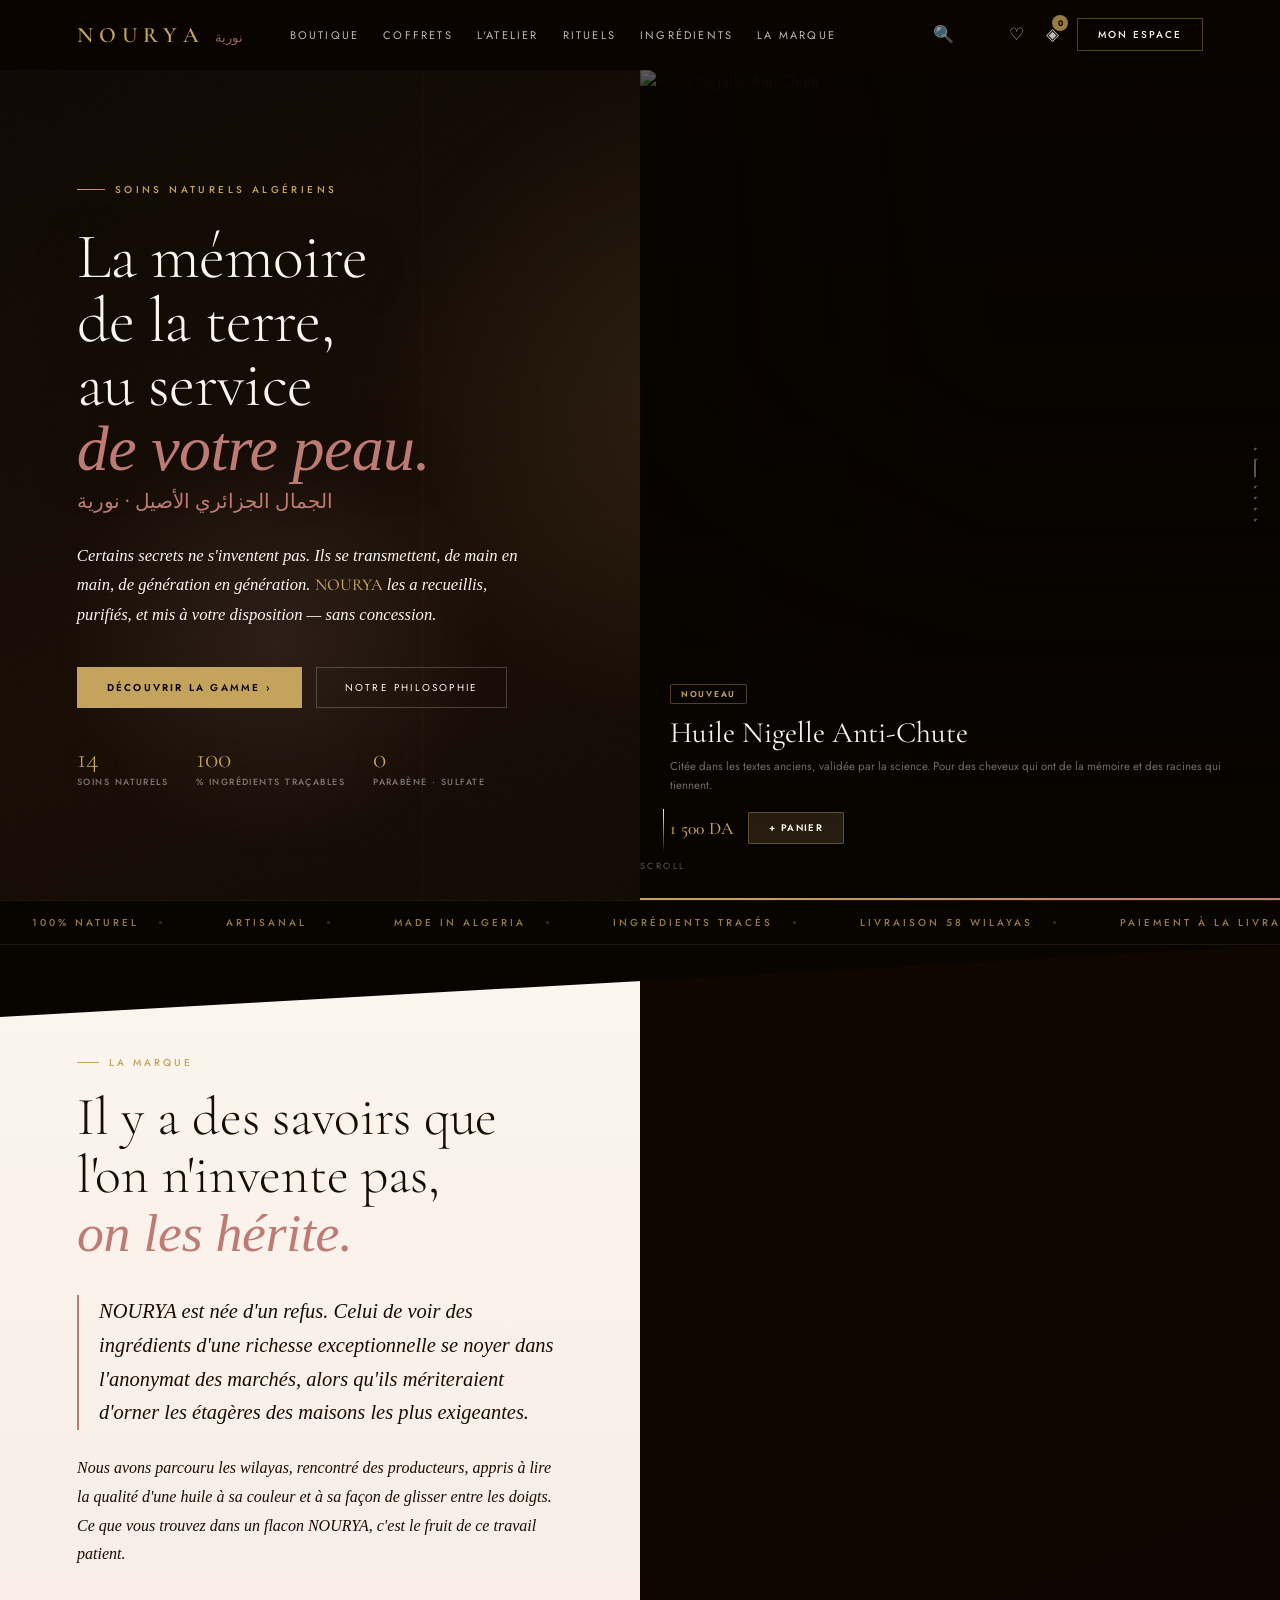
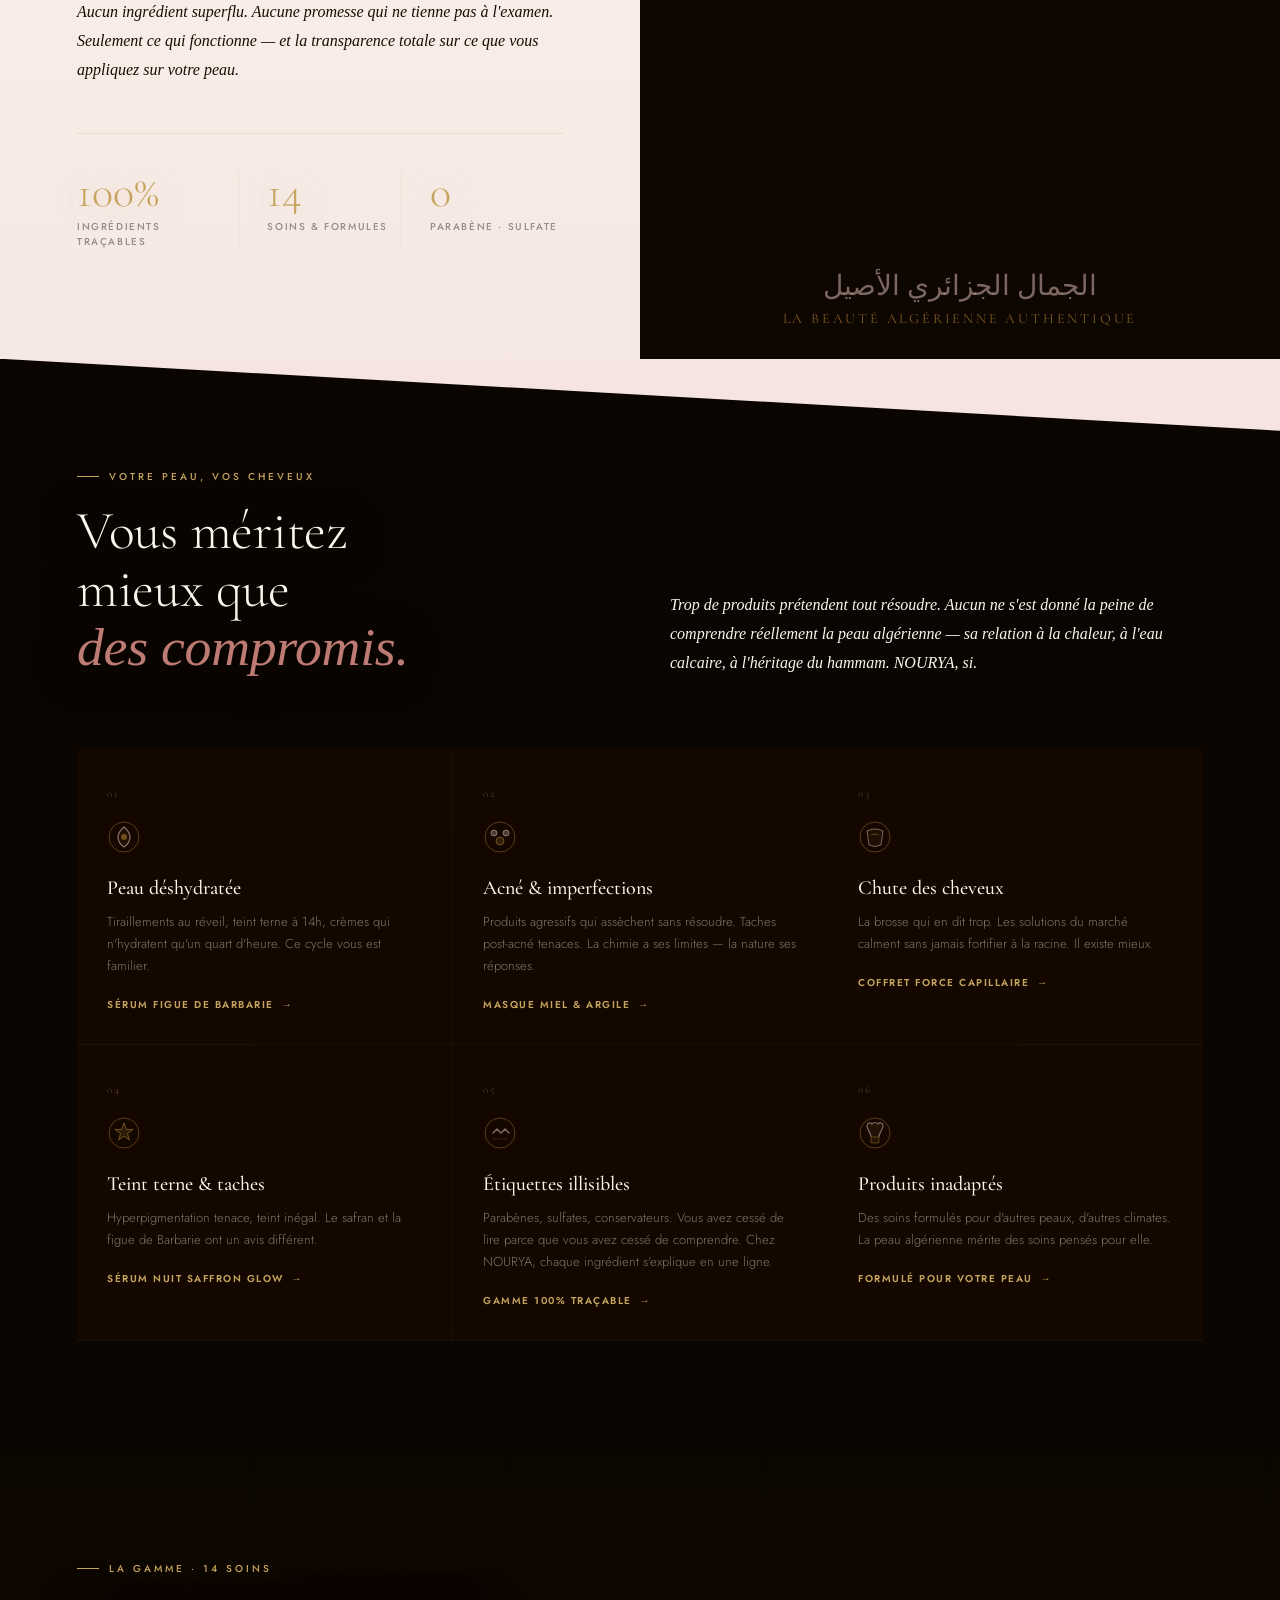
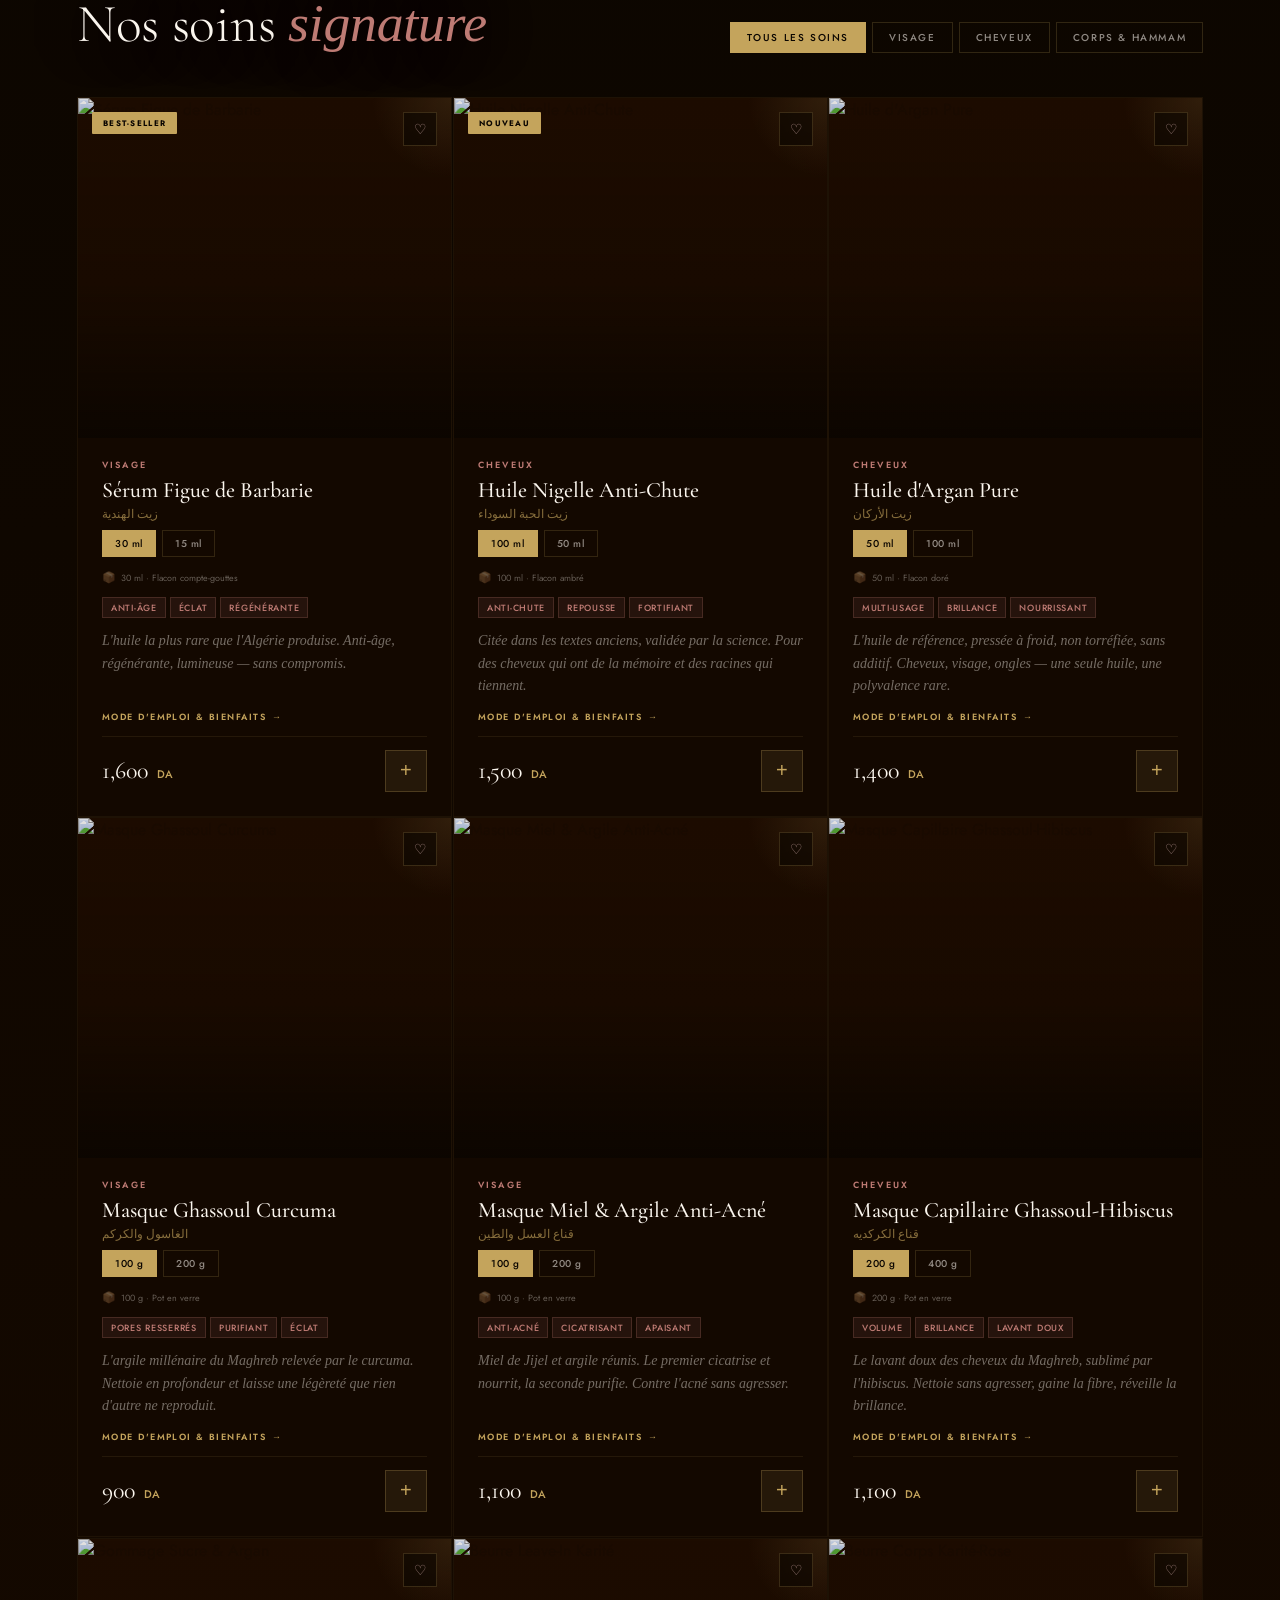
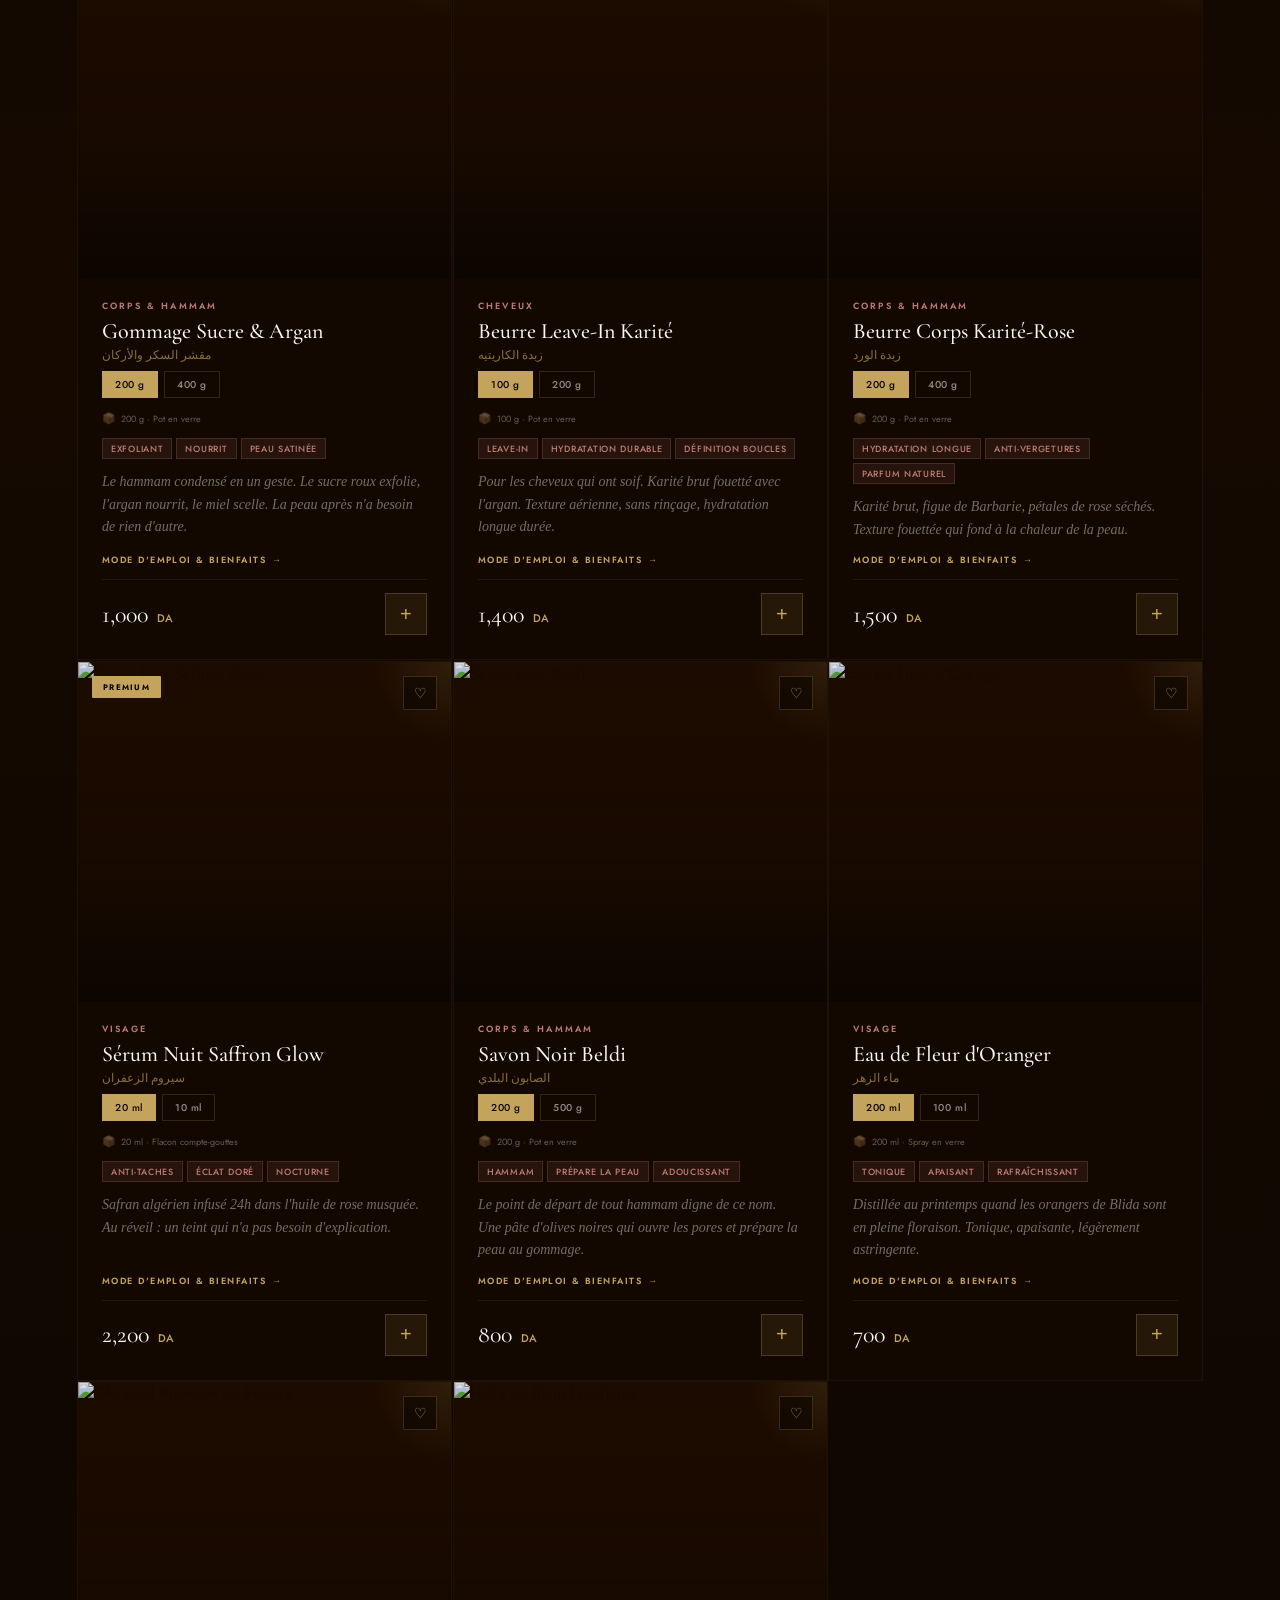
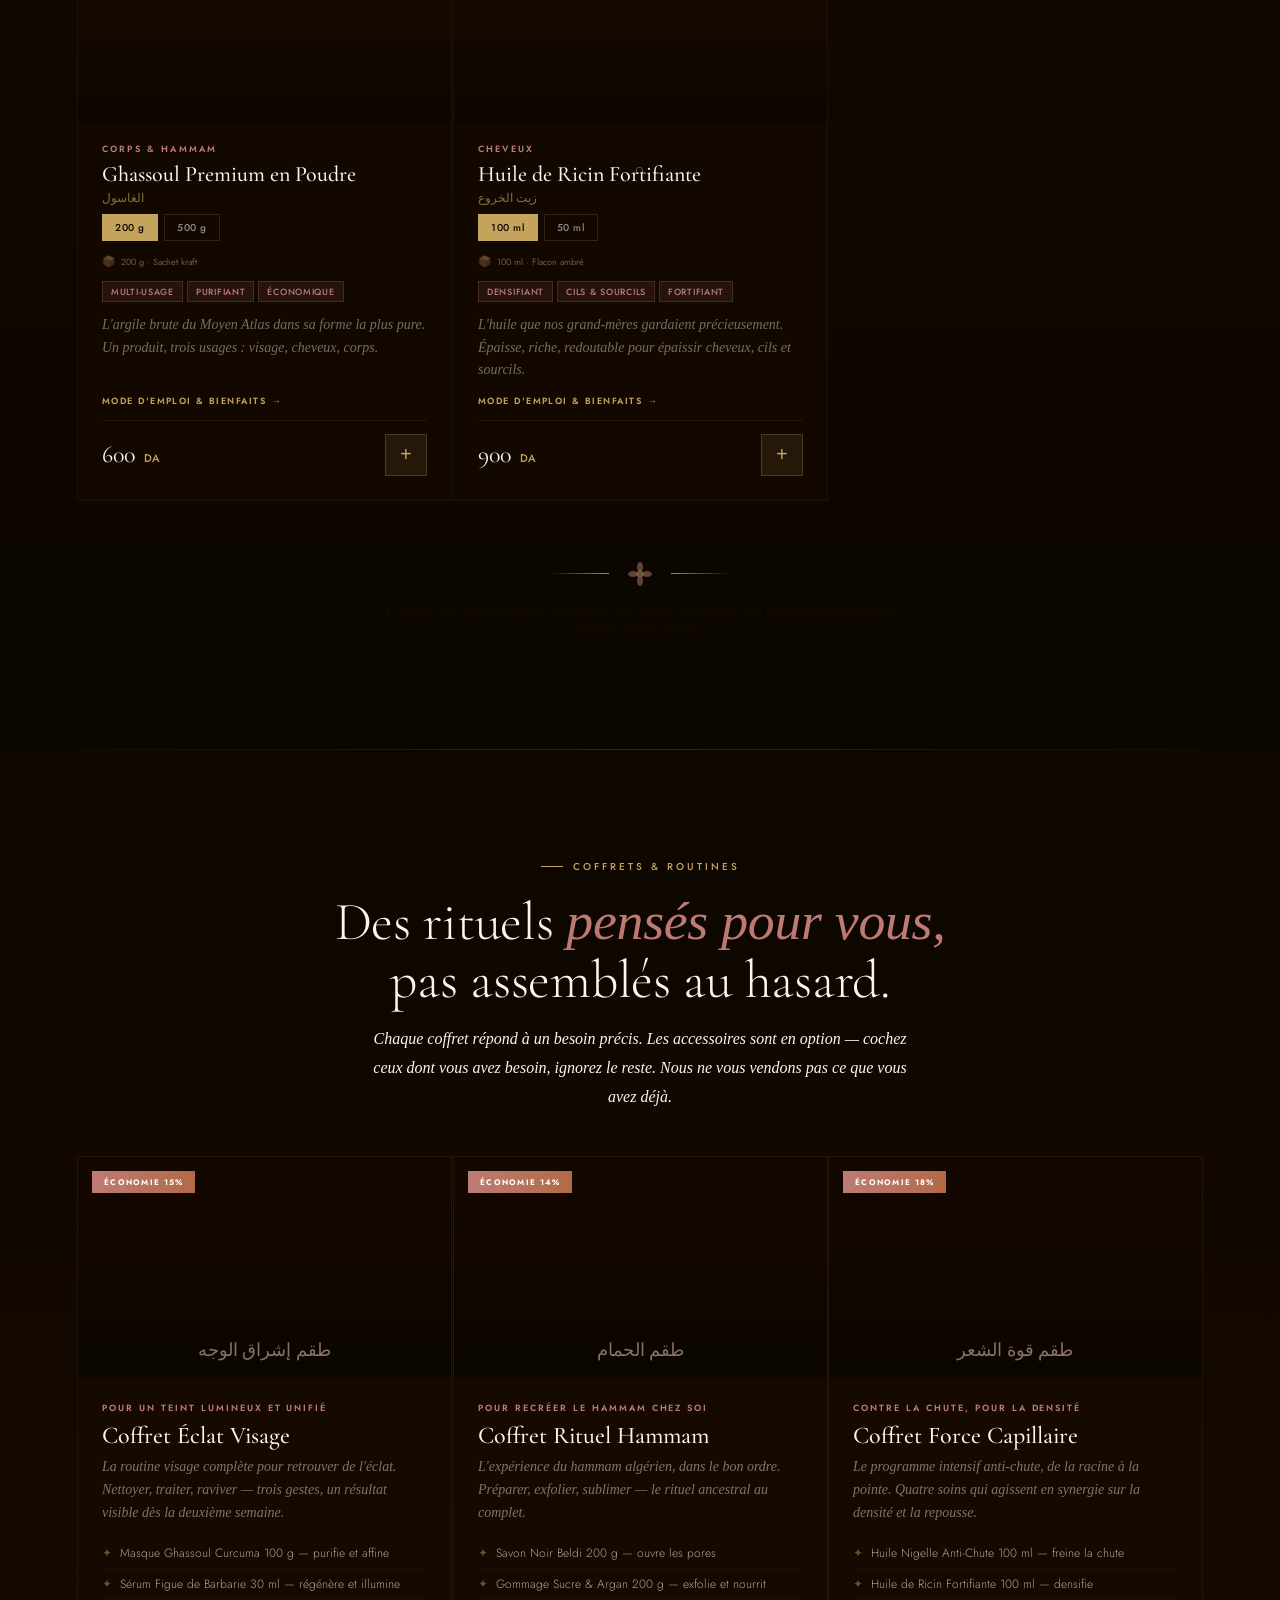
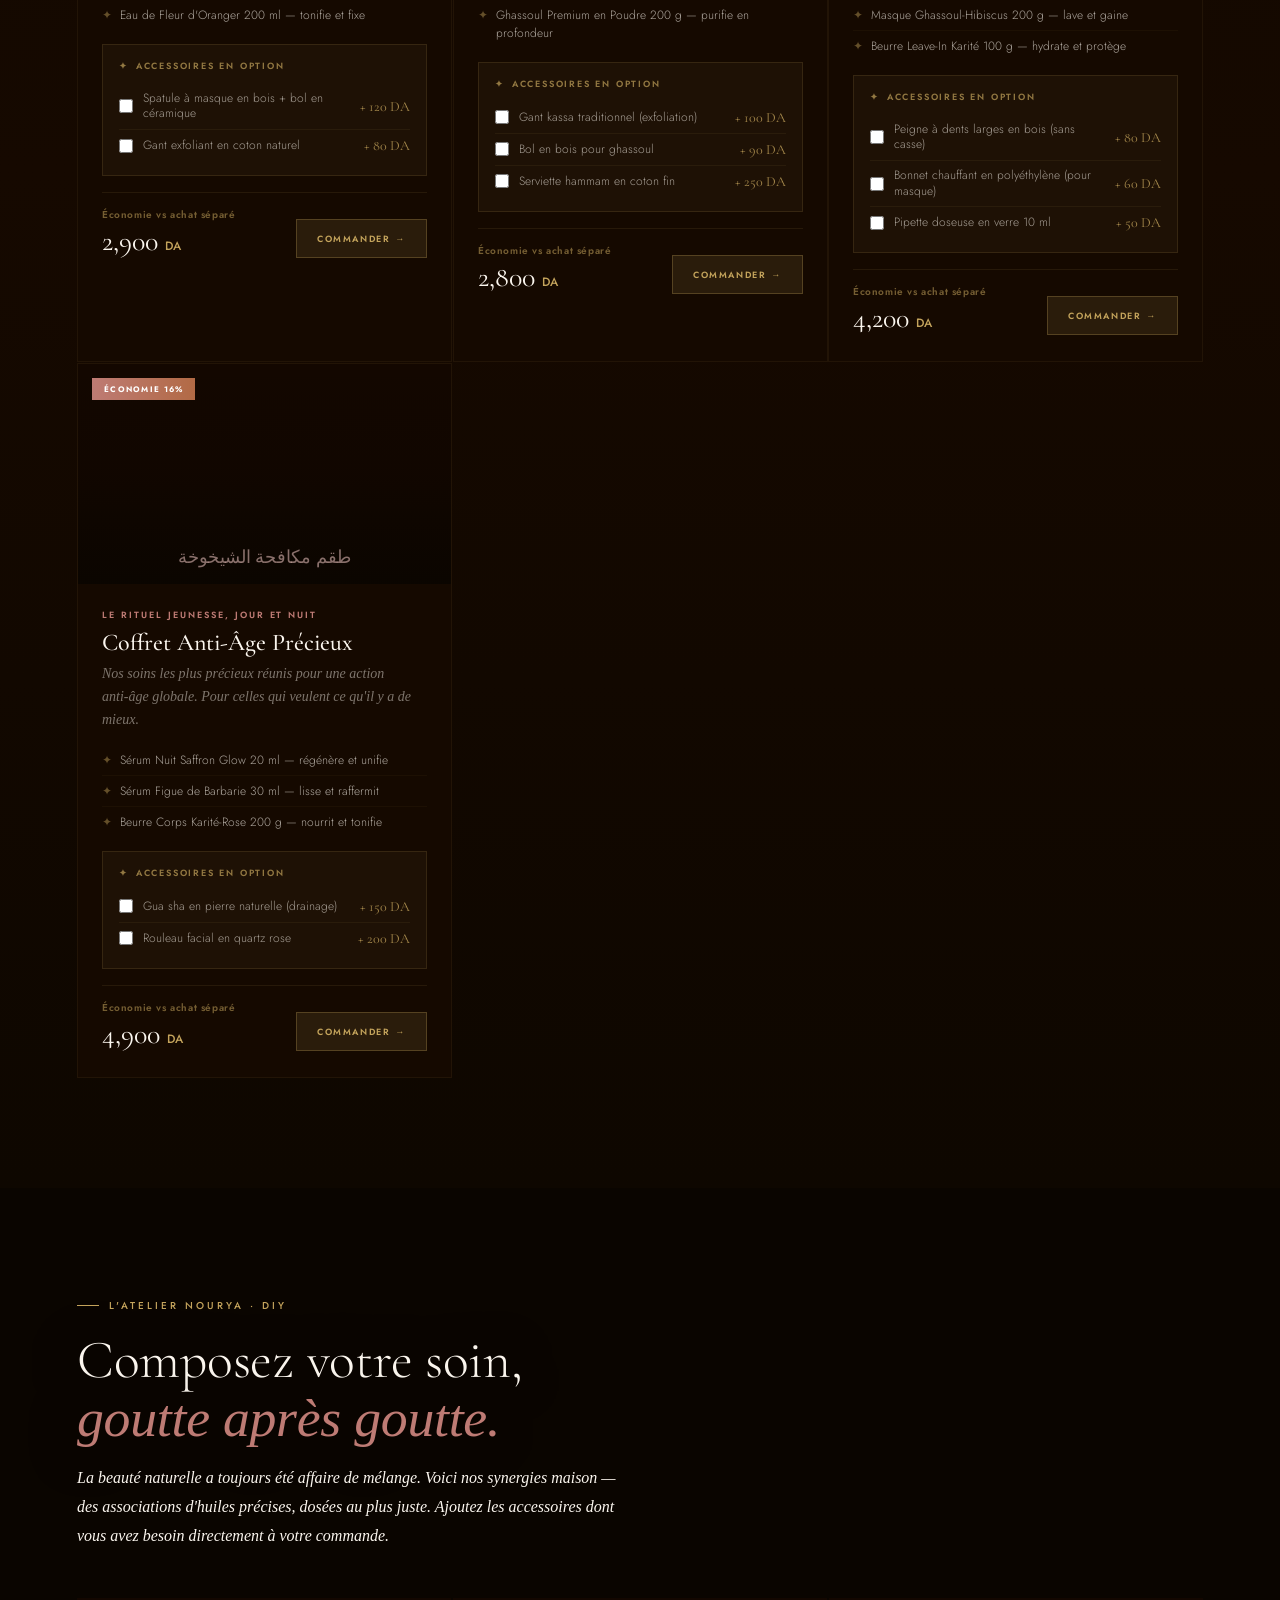
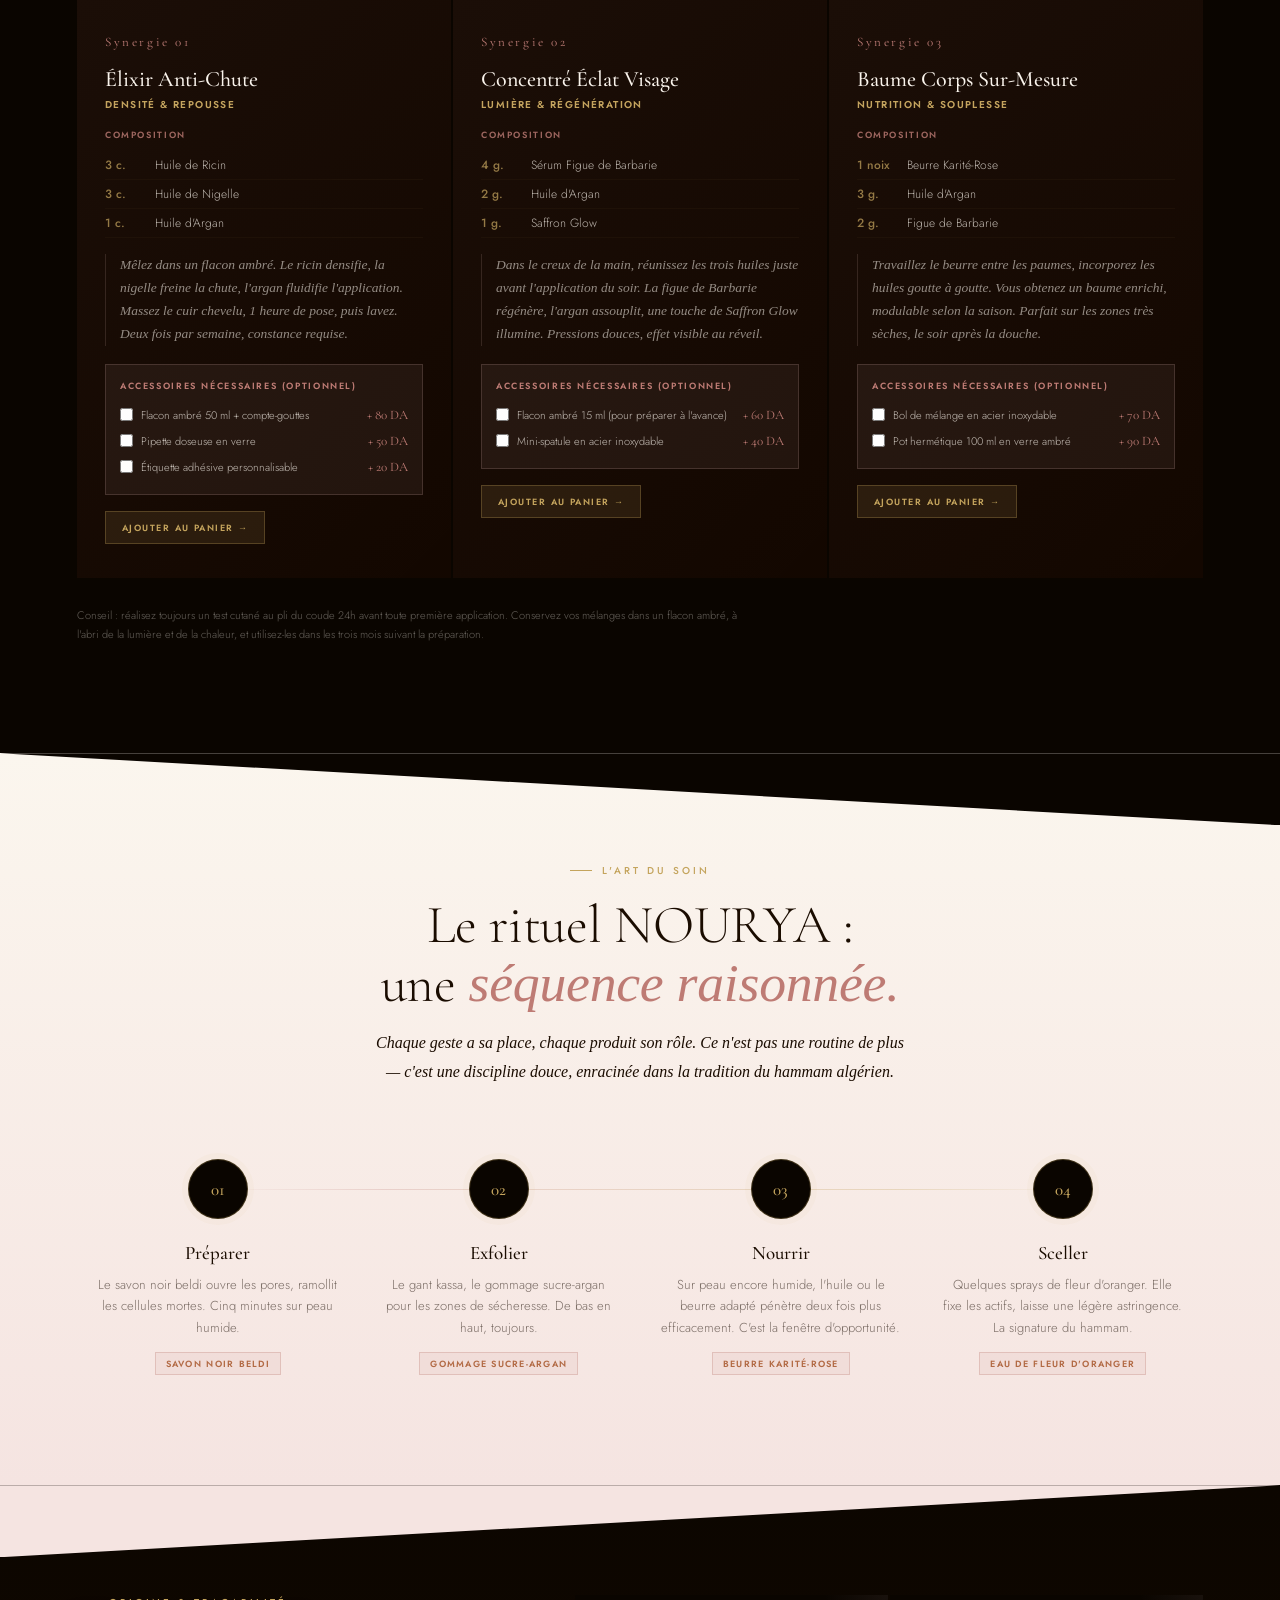
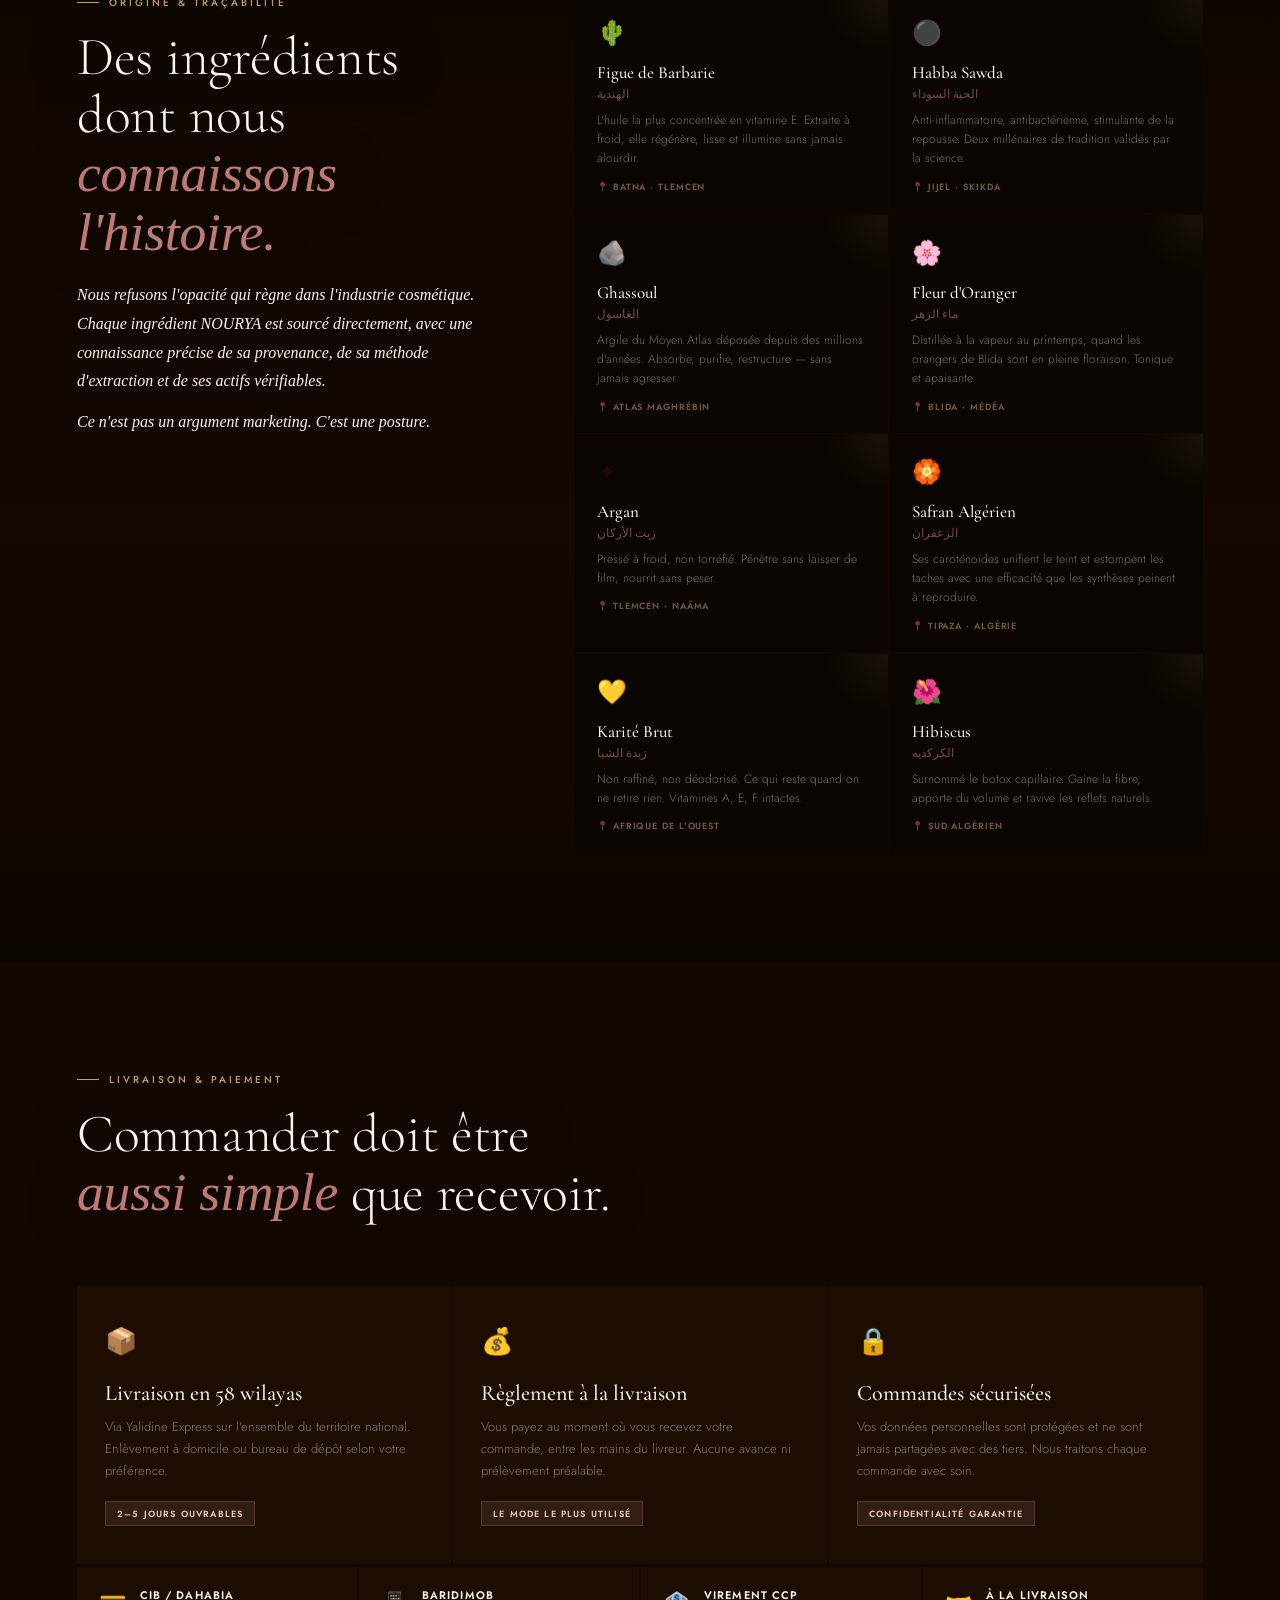
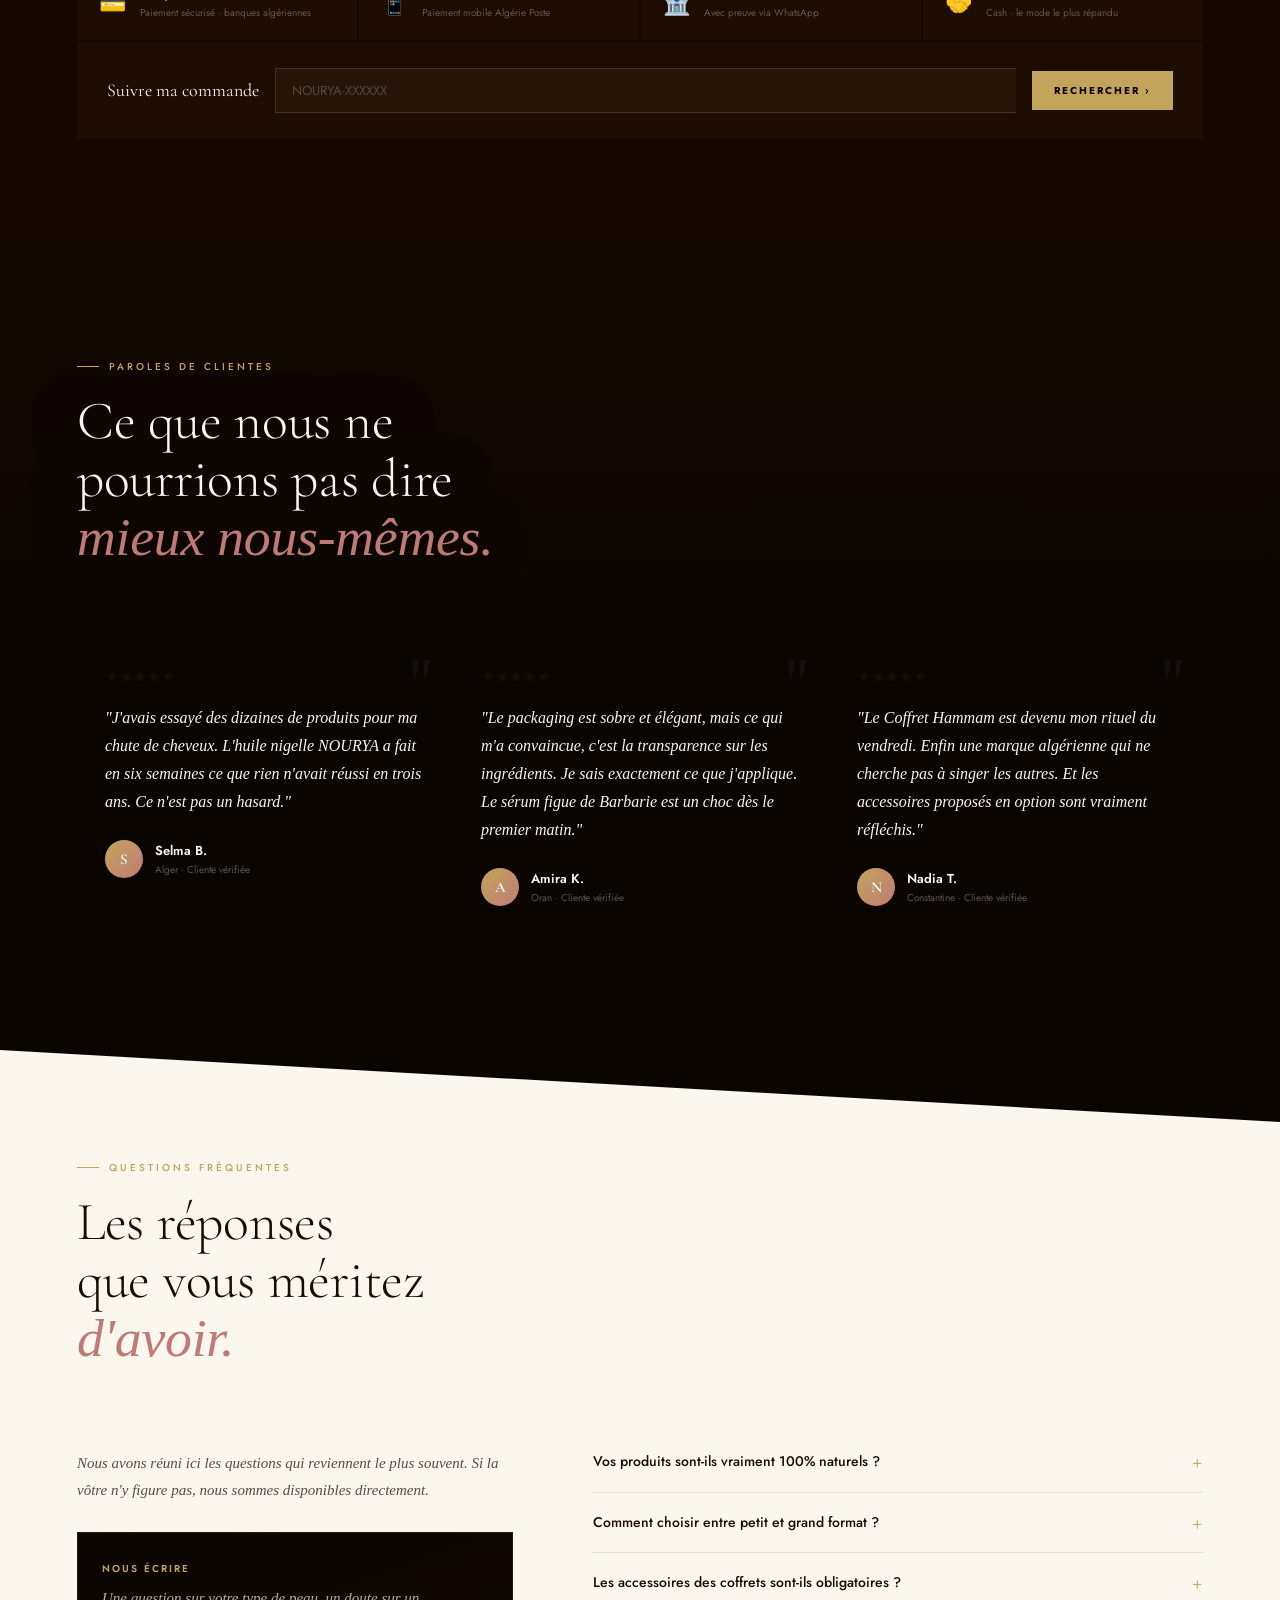
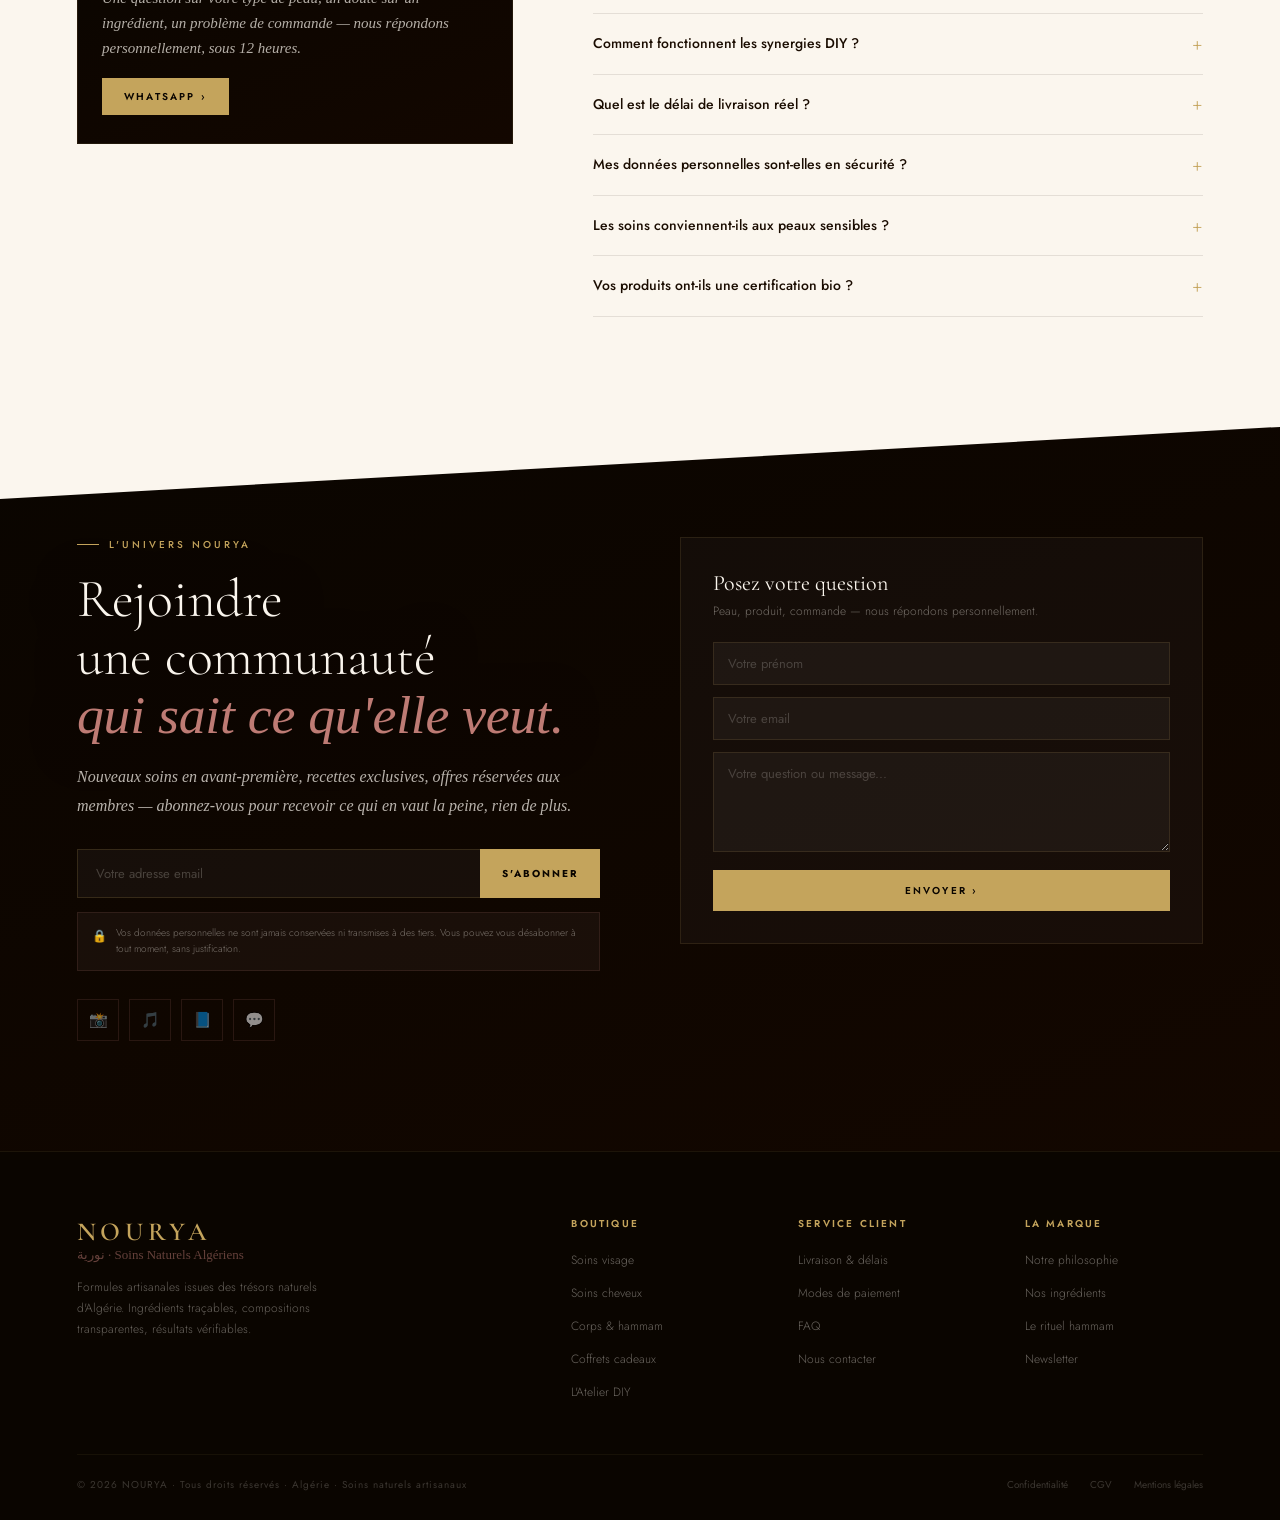
==== commit 304d398b: "Fix crash mobile, supprimer retours/échanges, mettre à jour images produits - Correction crash sur m" ====
--- a/index.html
+++ b/index.html
@@ -367,7 +367,6 @@
       <ul class="flinks">
         <li><a href="#livraison">Livraison & délais</a></li>
         <li><a href="#livraison">Modes de paiement</a></li>
-        <li><a href="#livraison">Retours & échanges</a></li>
         <li><a href="#faq">FAQ</a></li>
         <li><a href="#contact">Nous contacter</a></li>
       </ul>
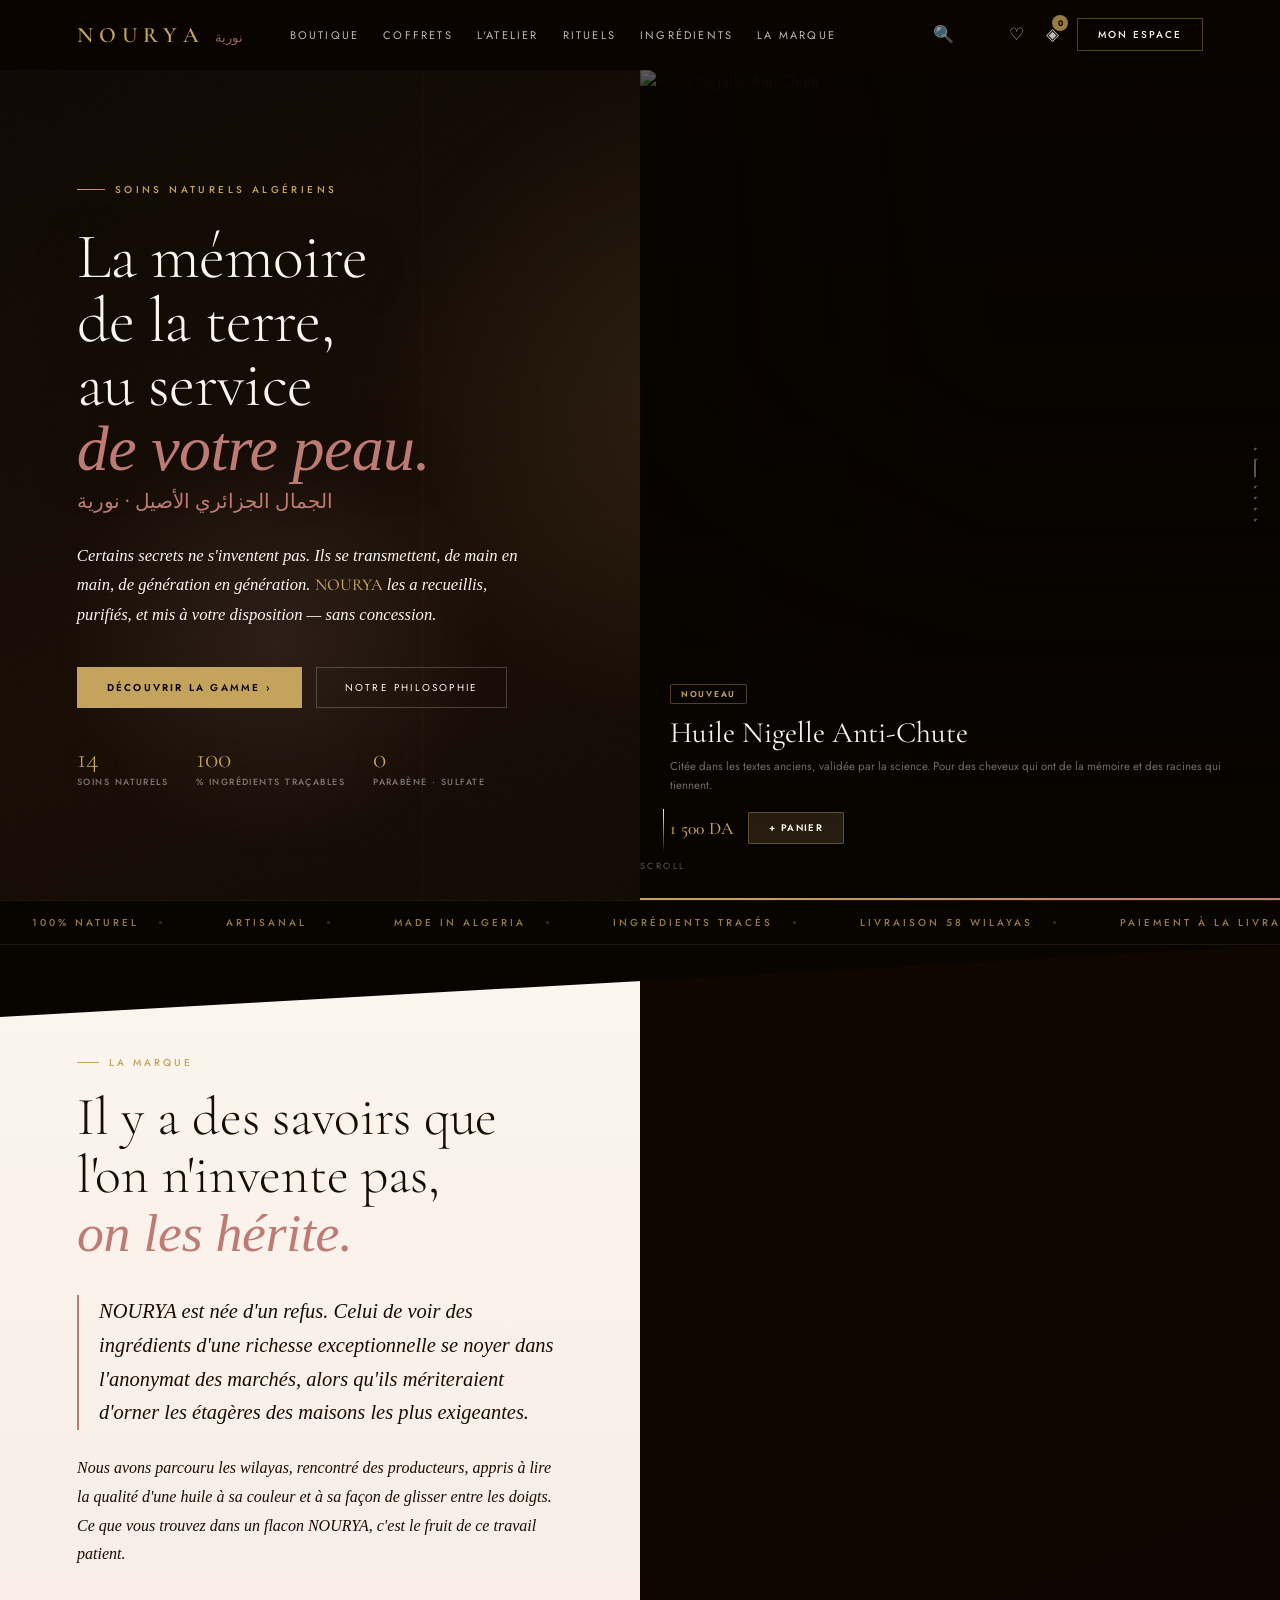
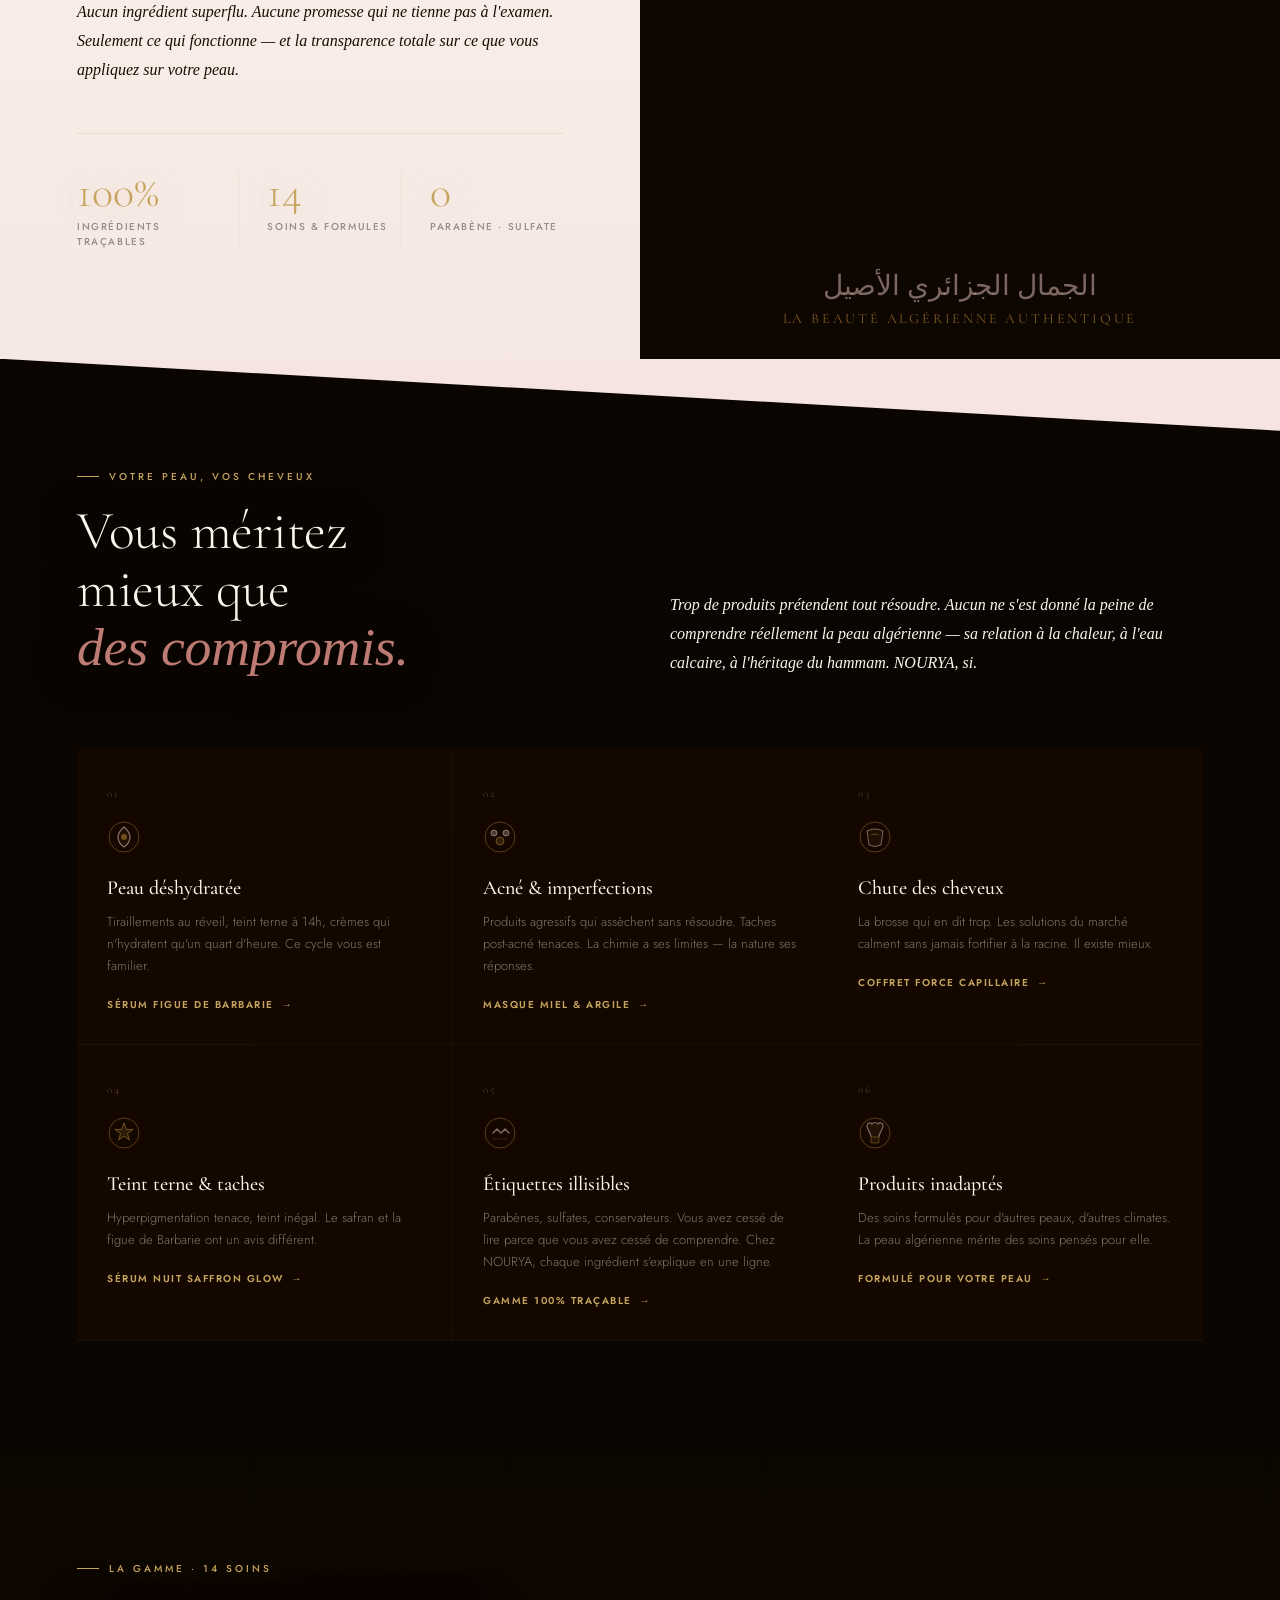
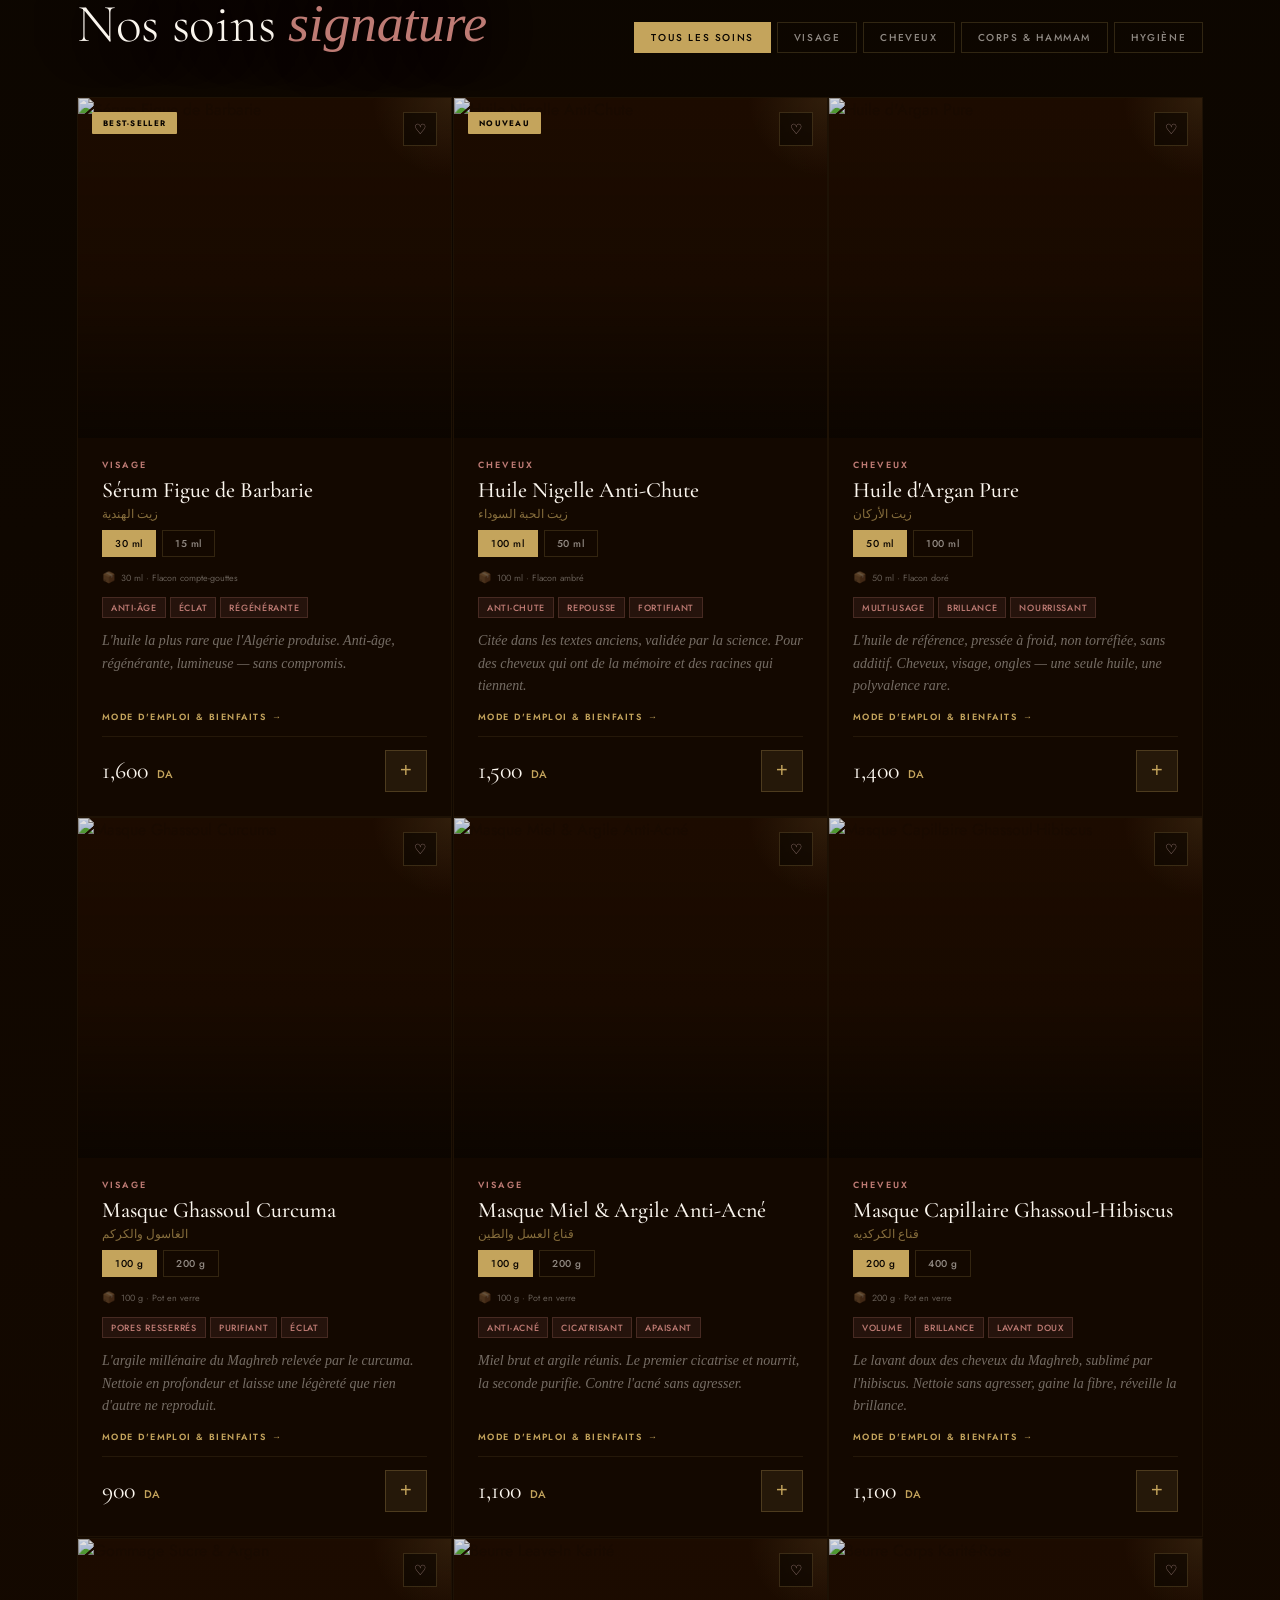
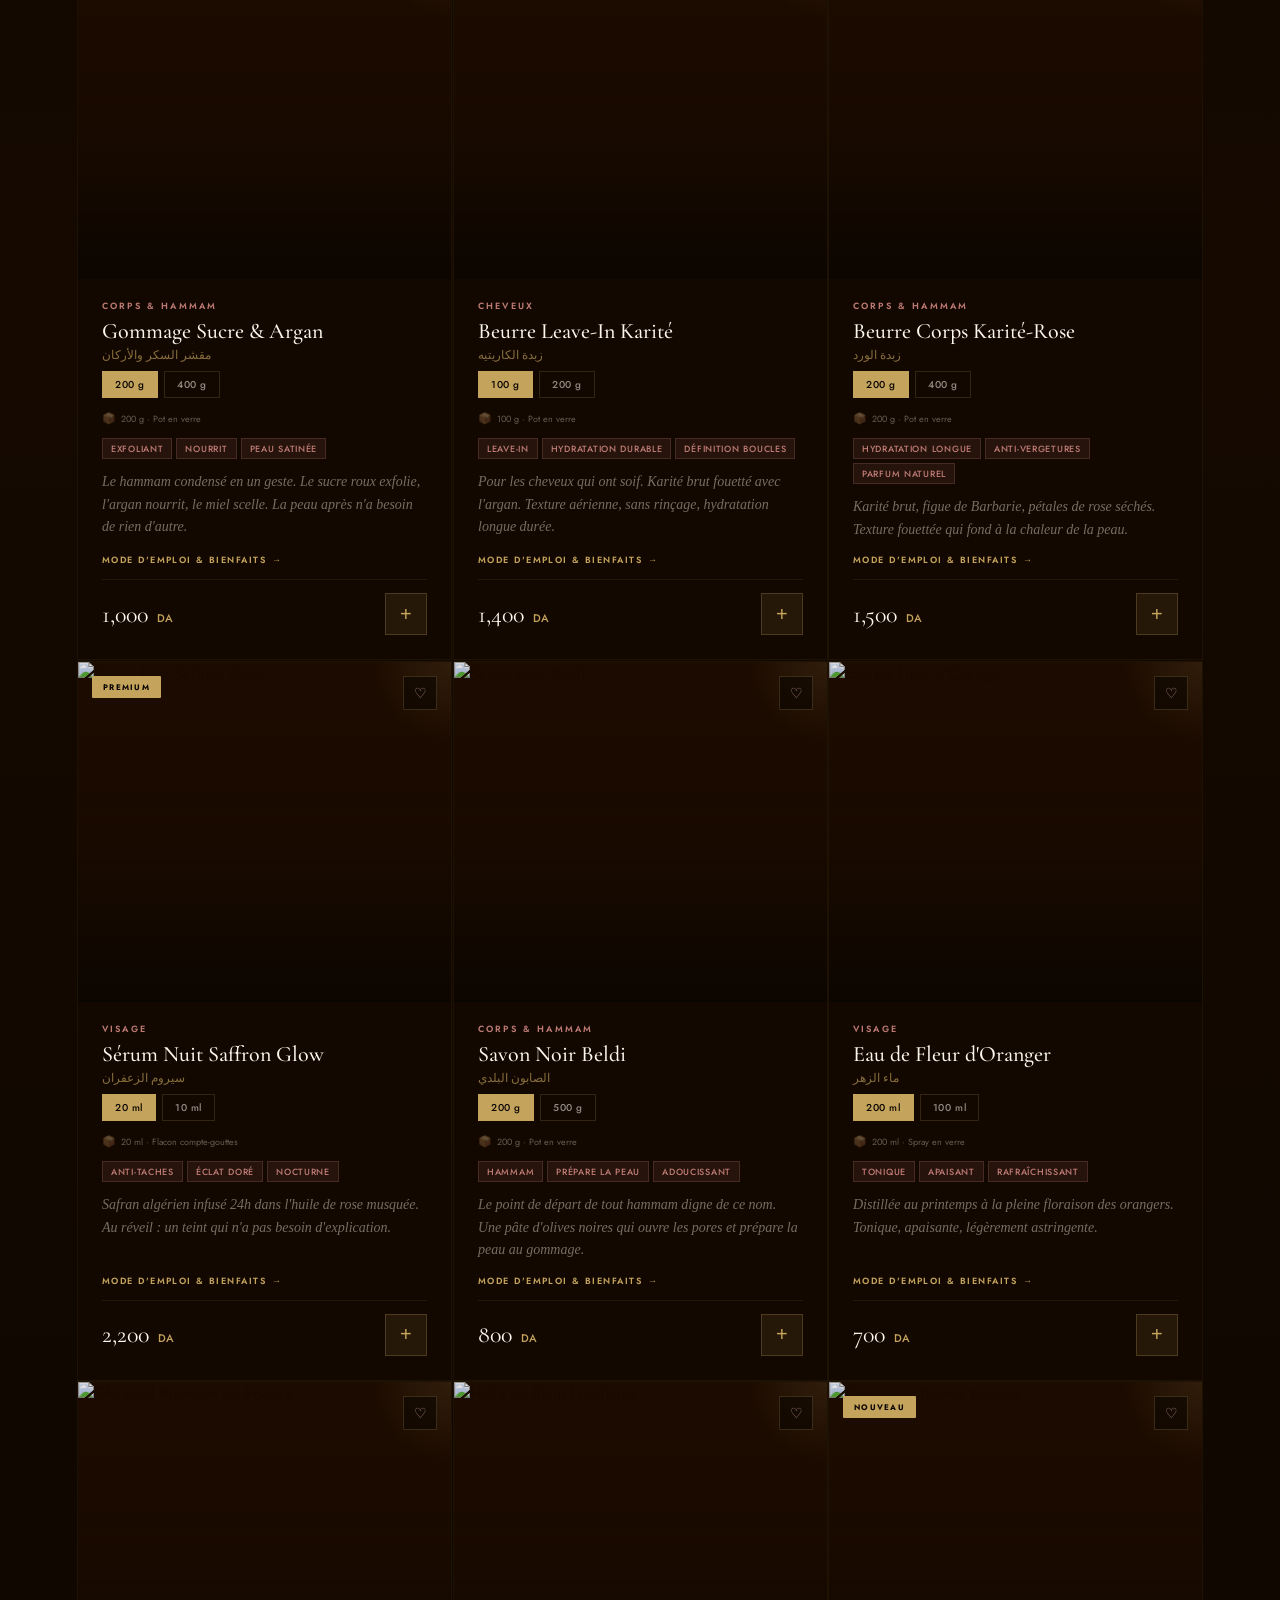
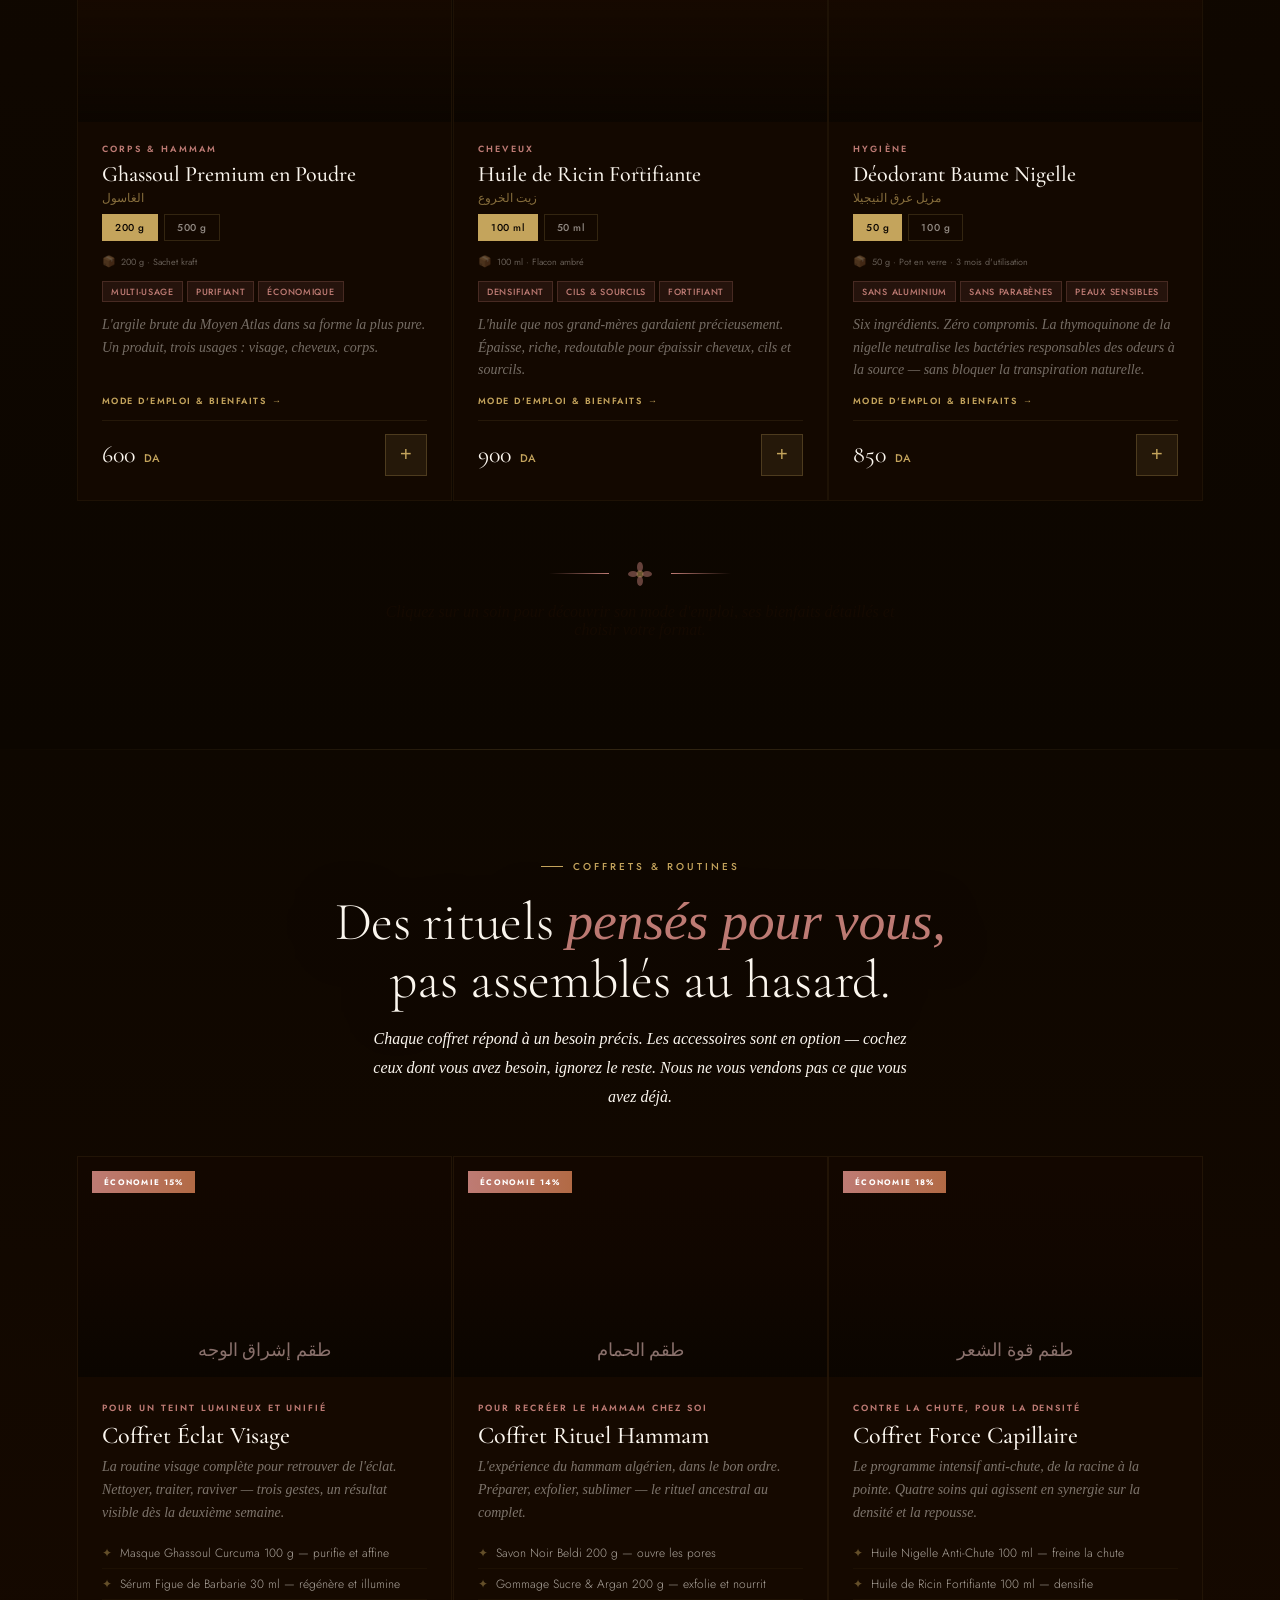
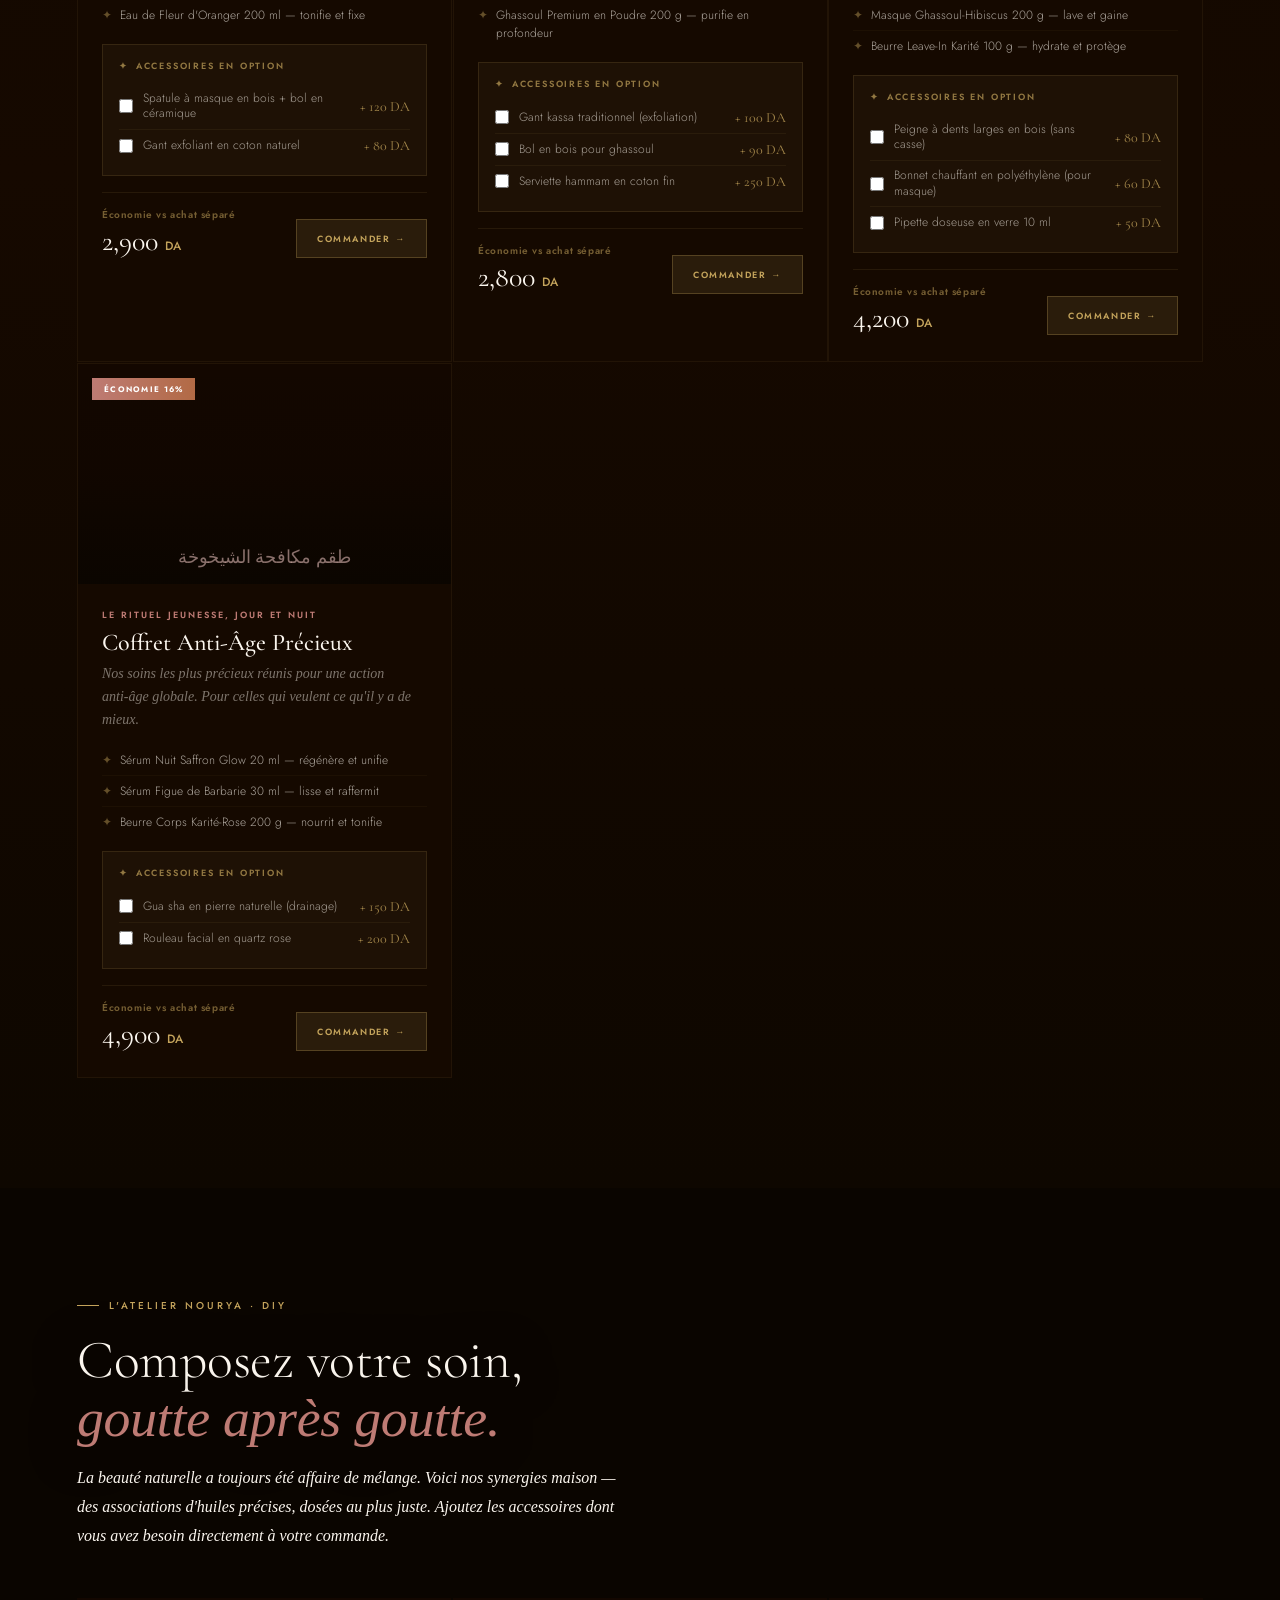
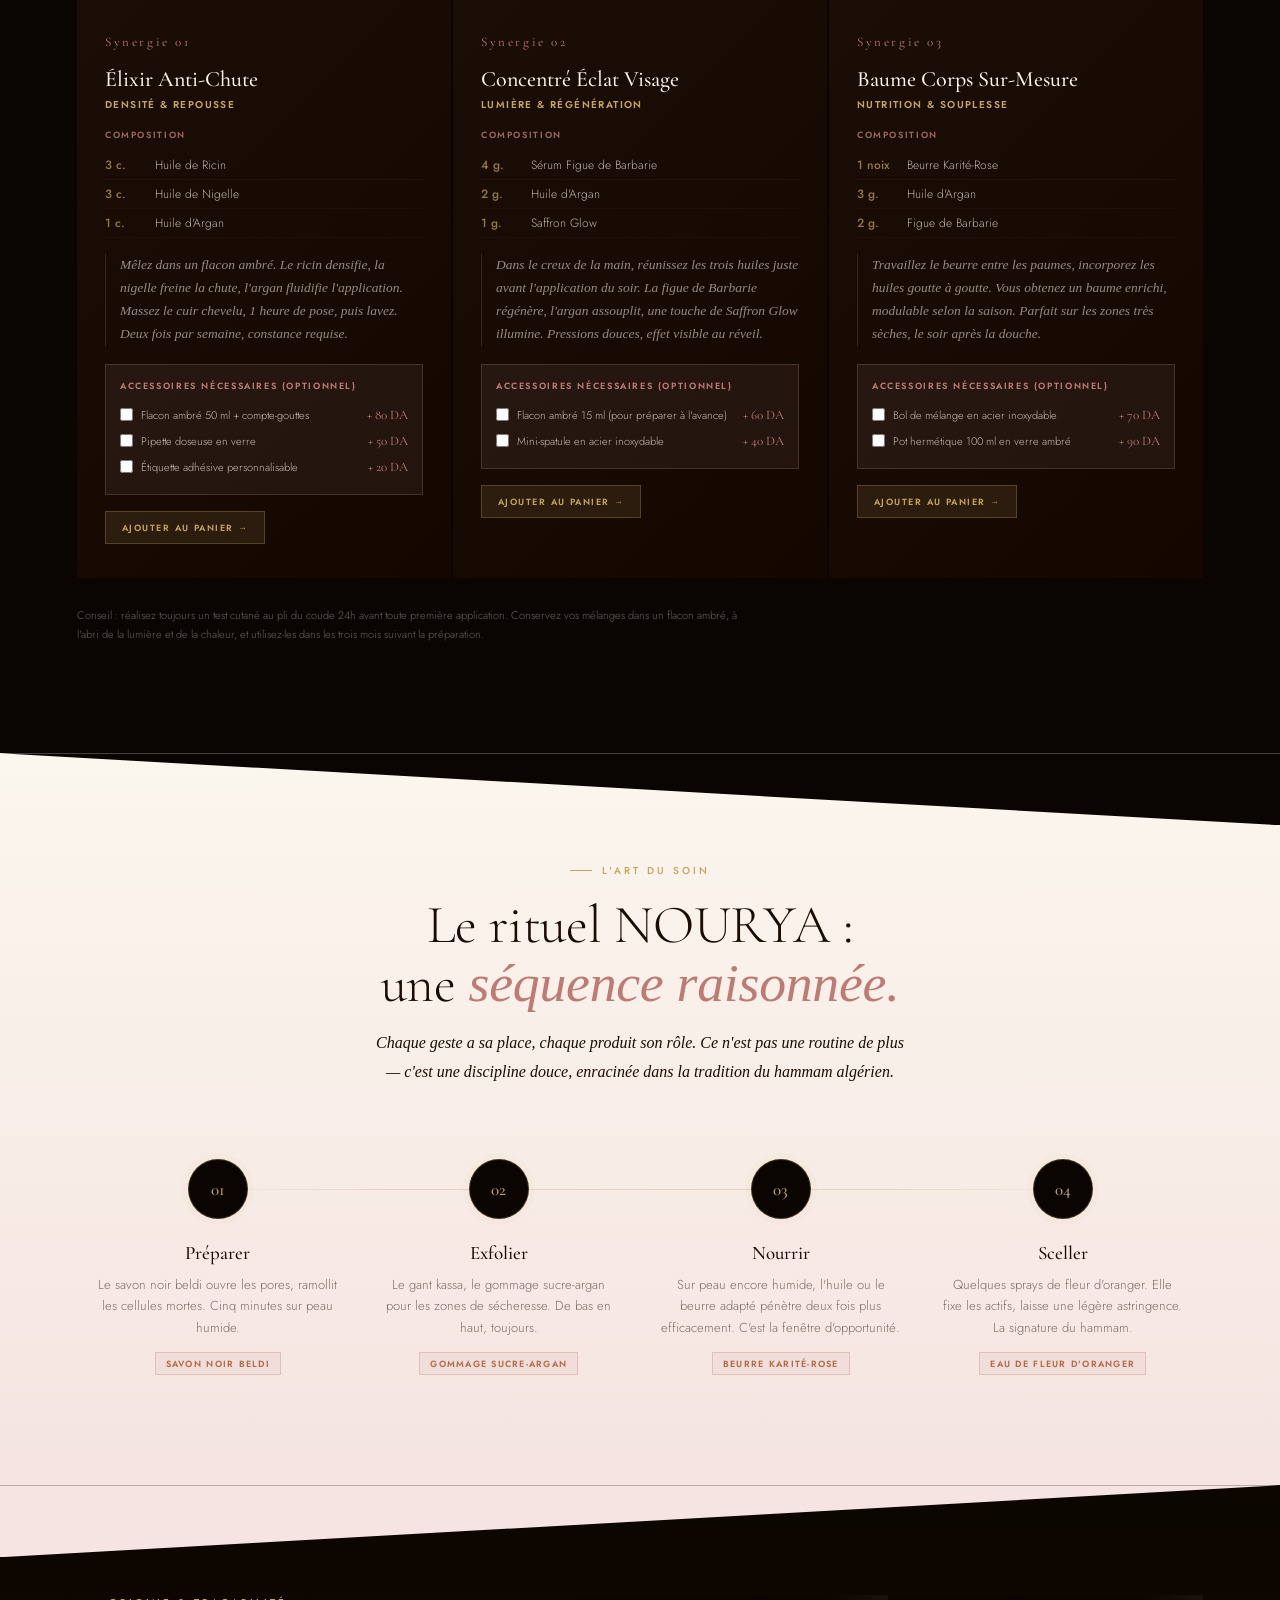
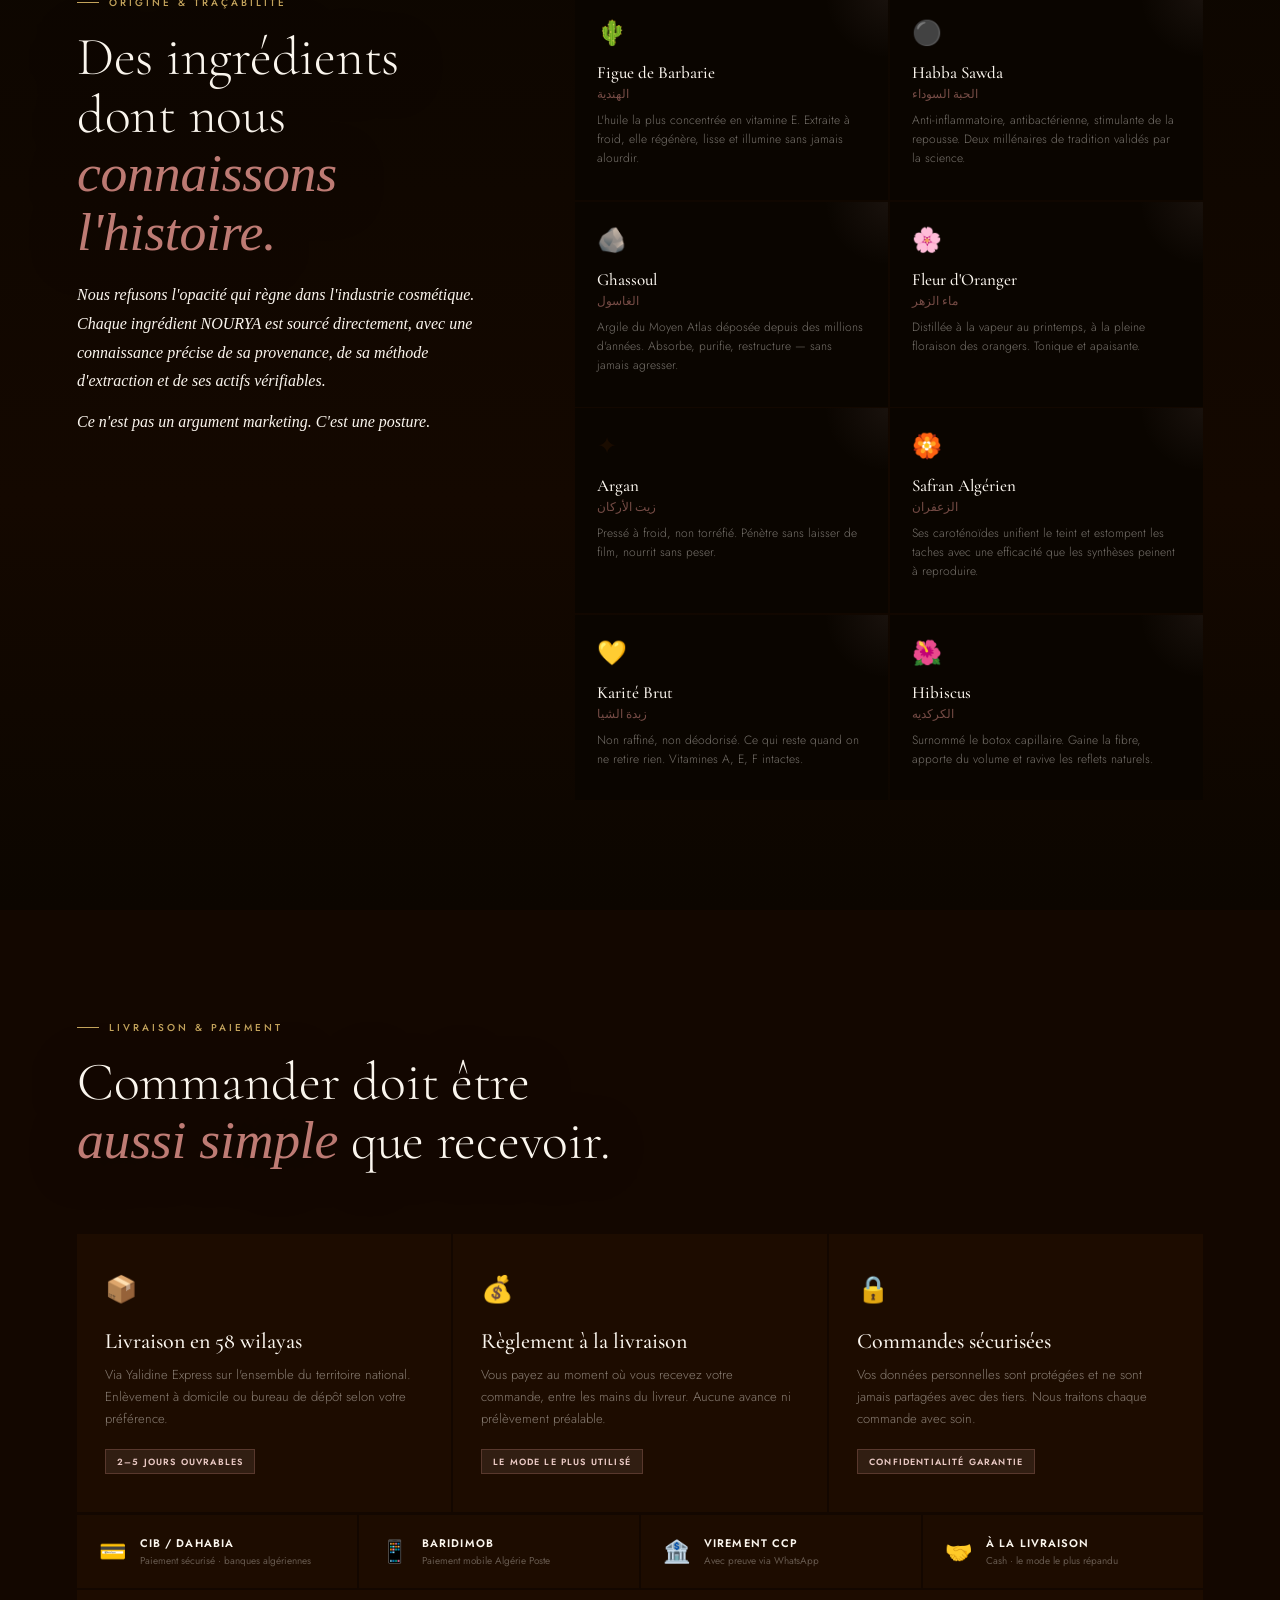
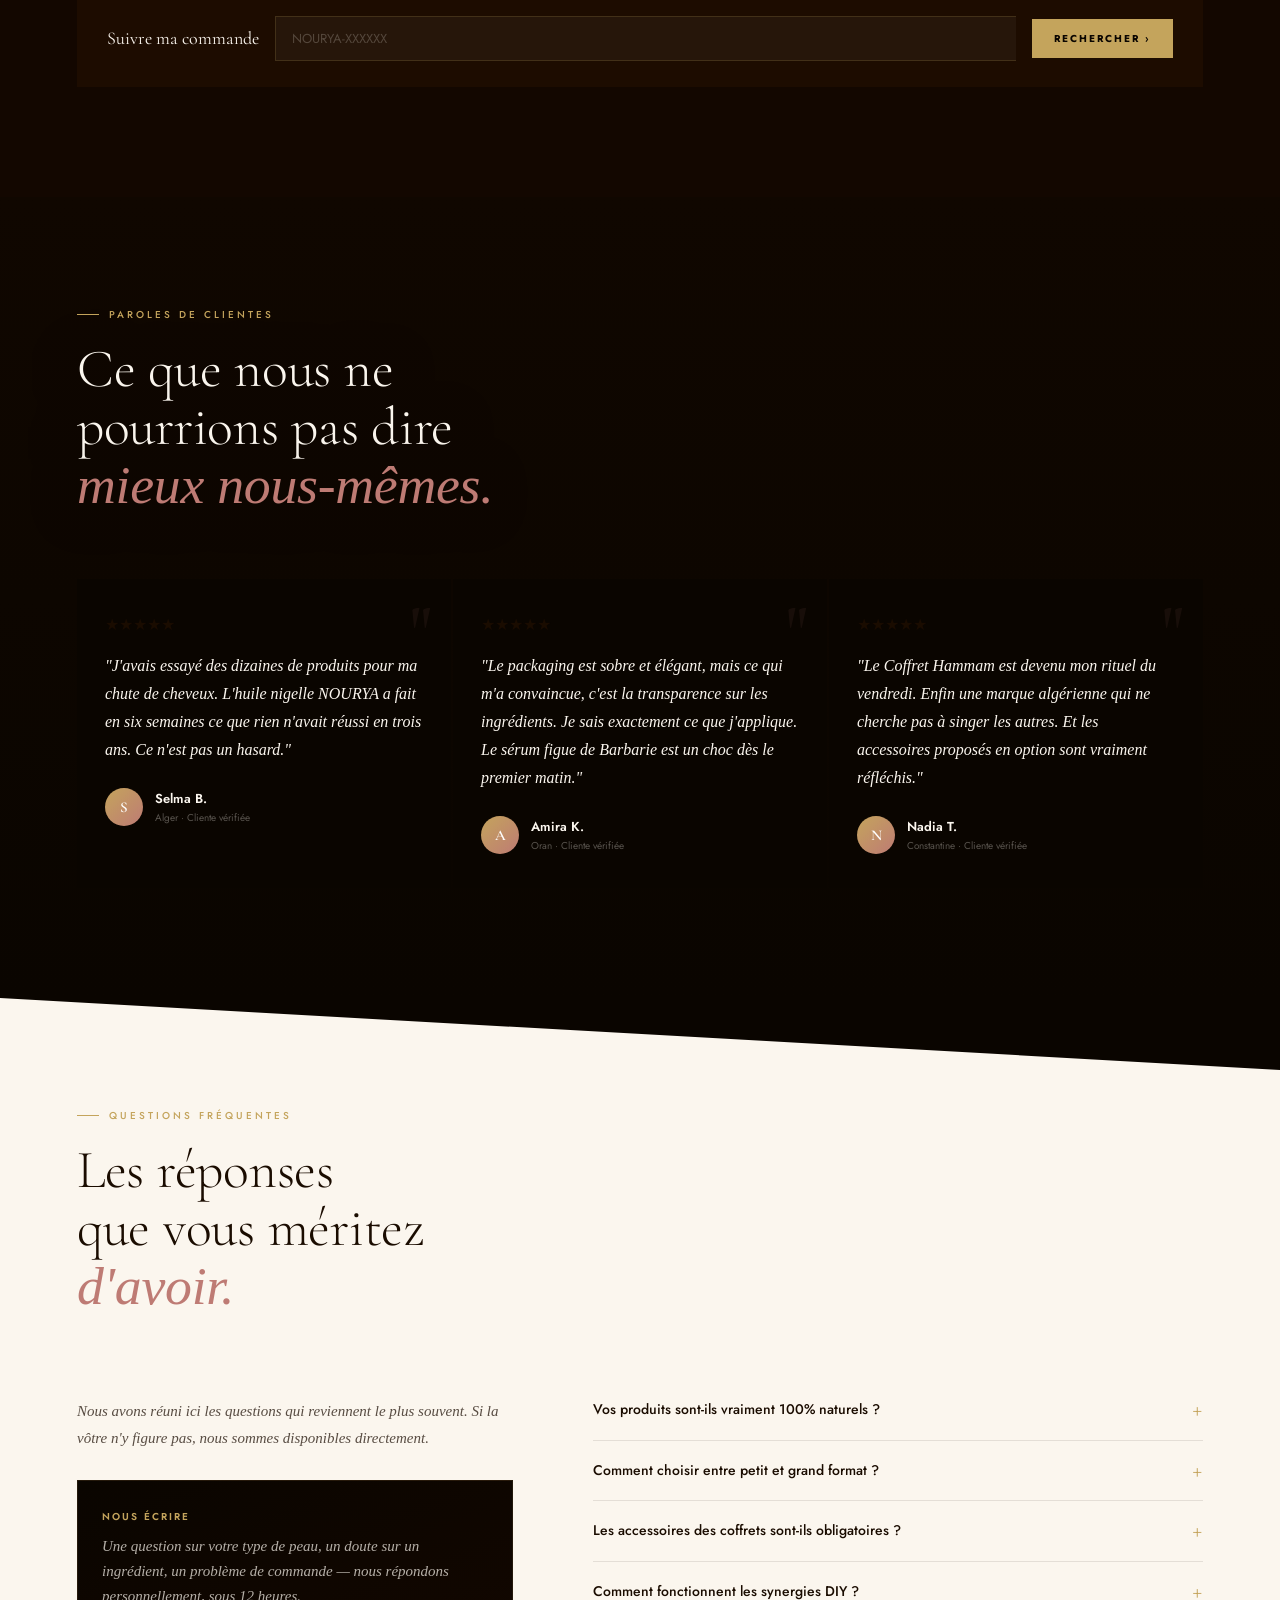
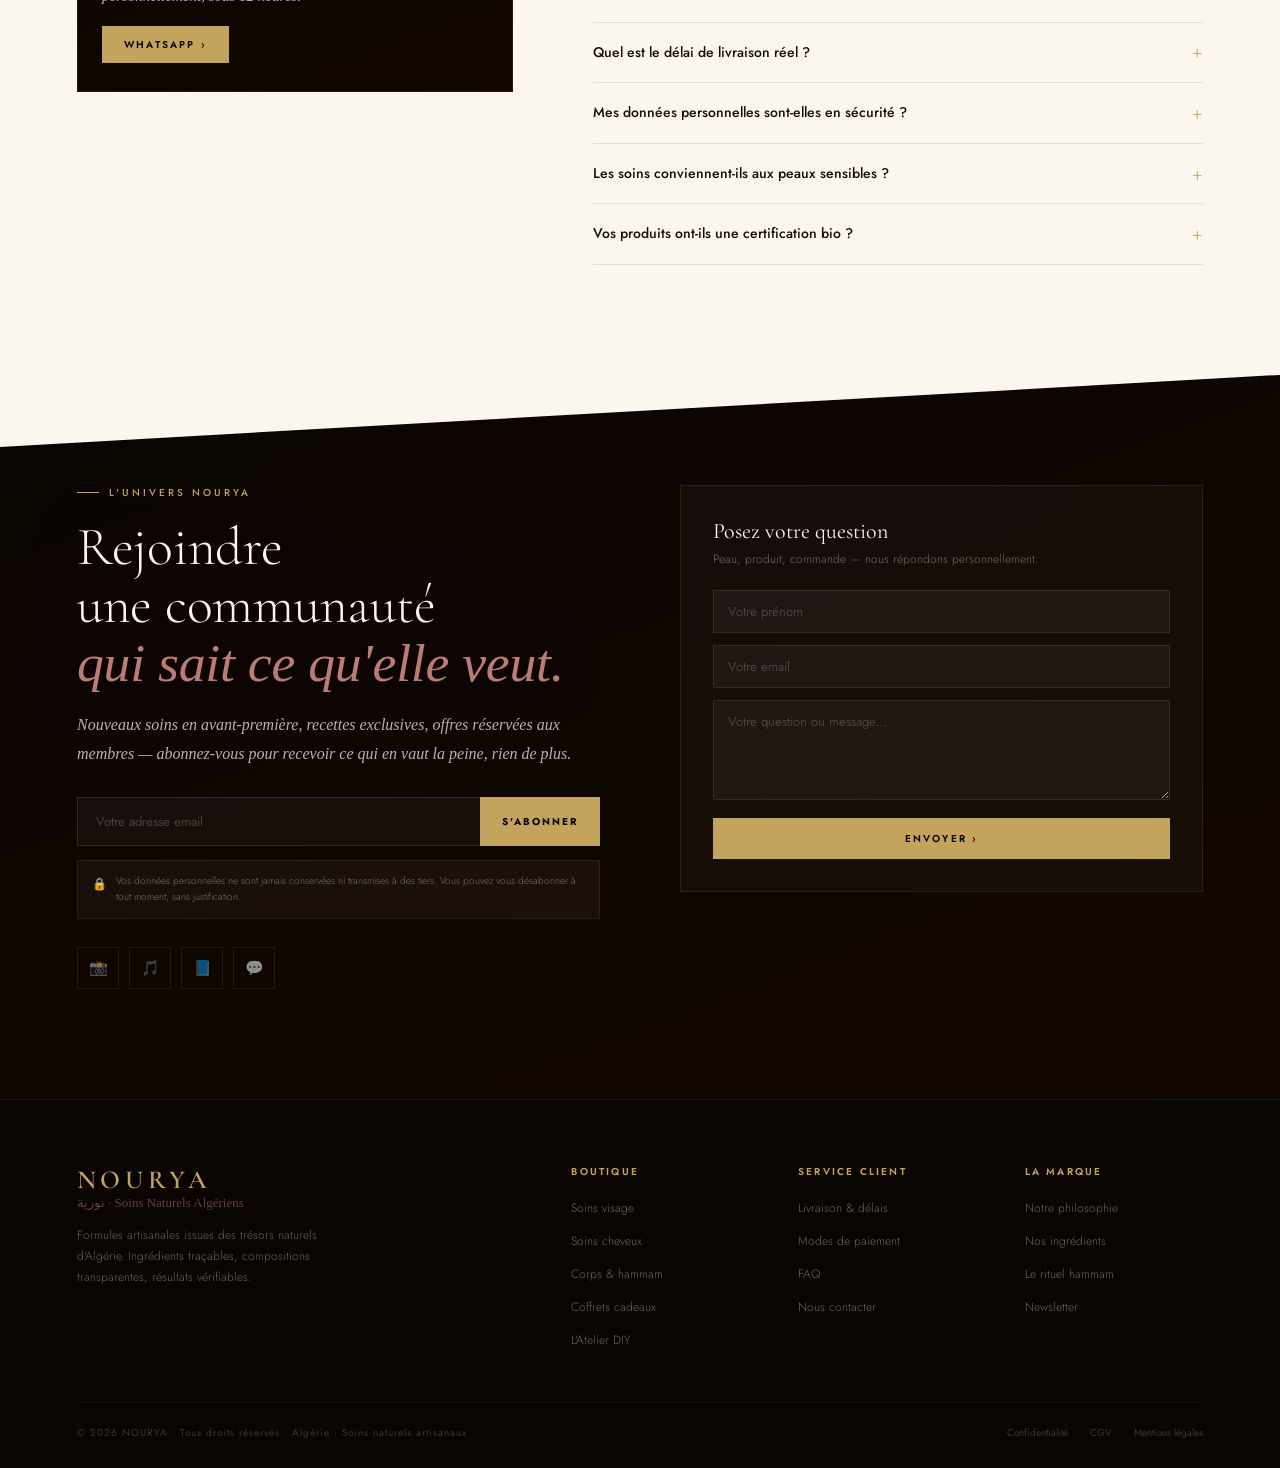
==== commit 7def6e64: "fix: cart behavior, geographic origins, new product, admin localStorage, and bug fixes - PRIORITÉ 1:" ====
--- a/index.html
+++ b/index.html
@@ -348,7 +348,7 @@
 <footer>
   <div class="footer-top">
     <div>
-      <div class="fb-name">NOURYA</div>
+      <div class="fb-name" id="footer-logo-trigger" ondblclick="" onclick="(function(el){el._tc=(el._tc||0)+1;clearTimeout(el._tt);el._tt=setTimeout(()=>{el._tc=0;},600);if(el._tc>=3){window.location.href='admin.html';}})(this)" style="cursor:default">NOURYA</div>
       <div class="fb-ar">نورية · Soins Naturels Algériens</div>
       <p class="fb-desc">Formules artisanales issues des trésors naturels d'Algérie. Ingrédients traçables, compositions transparentes, résultats vérifiables.</p>
     </div>
@@ -386,7 +386,9 @@
     <div class="flegal"><a href="#">Confidentialité</a><a href="#">CGV</a><a href="#">Mentions légales</a></div>
   </div>
 </footer>
-<script src="https://cdn.jsdelivr.net/npm/@supabase/supabase-js@2/dist/umd/supabase.js"></script>
+<!-- Filet de sécurité : cache le loader après 4s même si JS plante -->
+<script>window.addEventListener('load',function(){setTimeout(function(){var l=document.getElementById('loader');if(l){l.style.opacity='0';l.style.visibility='hidden';l.style.pointerEvents='none';}},2500);});</script>
+<script src="https://cdn.jsdelivr.net/npm/@supabase/supabase-js@2/dist/umd/supabase.js" async></script>
 <script src="assets/js/main.js" defer></script>
 </body>
 </html>
--- a/assets/css/styles.css
+++ b/assets/css/styles.css
@@ -77,8 +77,10 @@
   position:fixed;inset:0;background:var(--n1);z-index:var(--z-loader);
   display:flex;align-items:center;justify-content:center;
   flex-direction:column;gap:16px;transition:opacity .8s,visibility .8s;
-}
-#loader.gone{opacity:0;visibility:hidden;}
+  animation:autoHideLoader 0s 3.5s forwards;
+}
+@keyframes autoHideLoader{to{opacity:0;visibility:hidden;pointer-events:none;}}
+#loader.gone{opacity:0;visibility:hidden;pointer-events:none;}
 .loader-logo{
   font-family:var(--ff);font-size:48px;font-weight:600;
   letter-spacing:.25em;color:var(--g);text-transform:uppercase;
@@ -154,6 +156,8 @@
   animation:badgePop .3s var(--ease2);
 }
 @keyframes badgePop{from{transform:scale(0);}to{transform:scale(1);}}
+@keyframes badgeBump{0%{transform:scale(1);}40%{transform:scale(1.6);}100%{transform:scale(1);}}
+.nbadge.bump{animation:badgeBump .4s var(--ease2);}
 .nbtn{
   background:transparent;border:1px solid rgba(196,164,92,.4);
   color:var(--c);padding:8px 20px;font-family:var(--fb);
